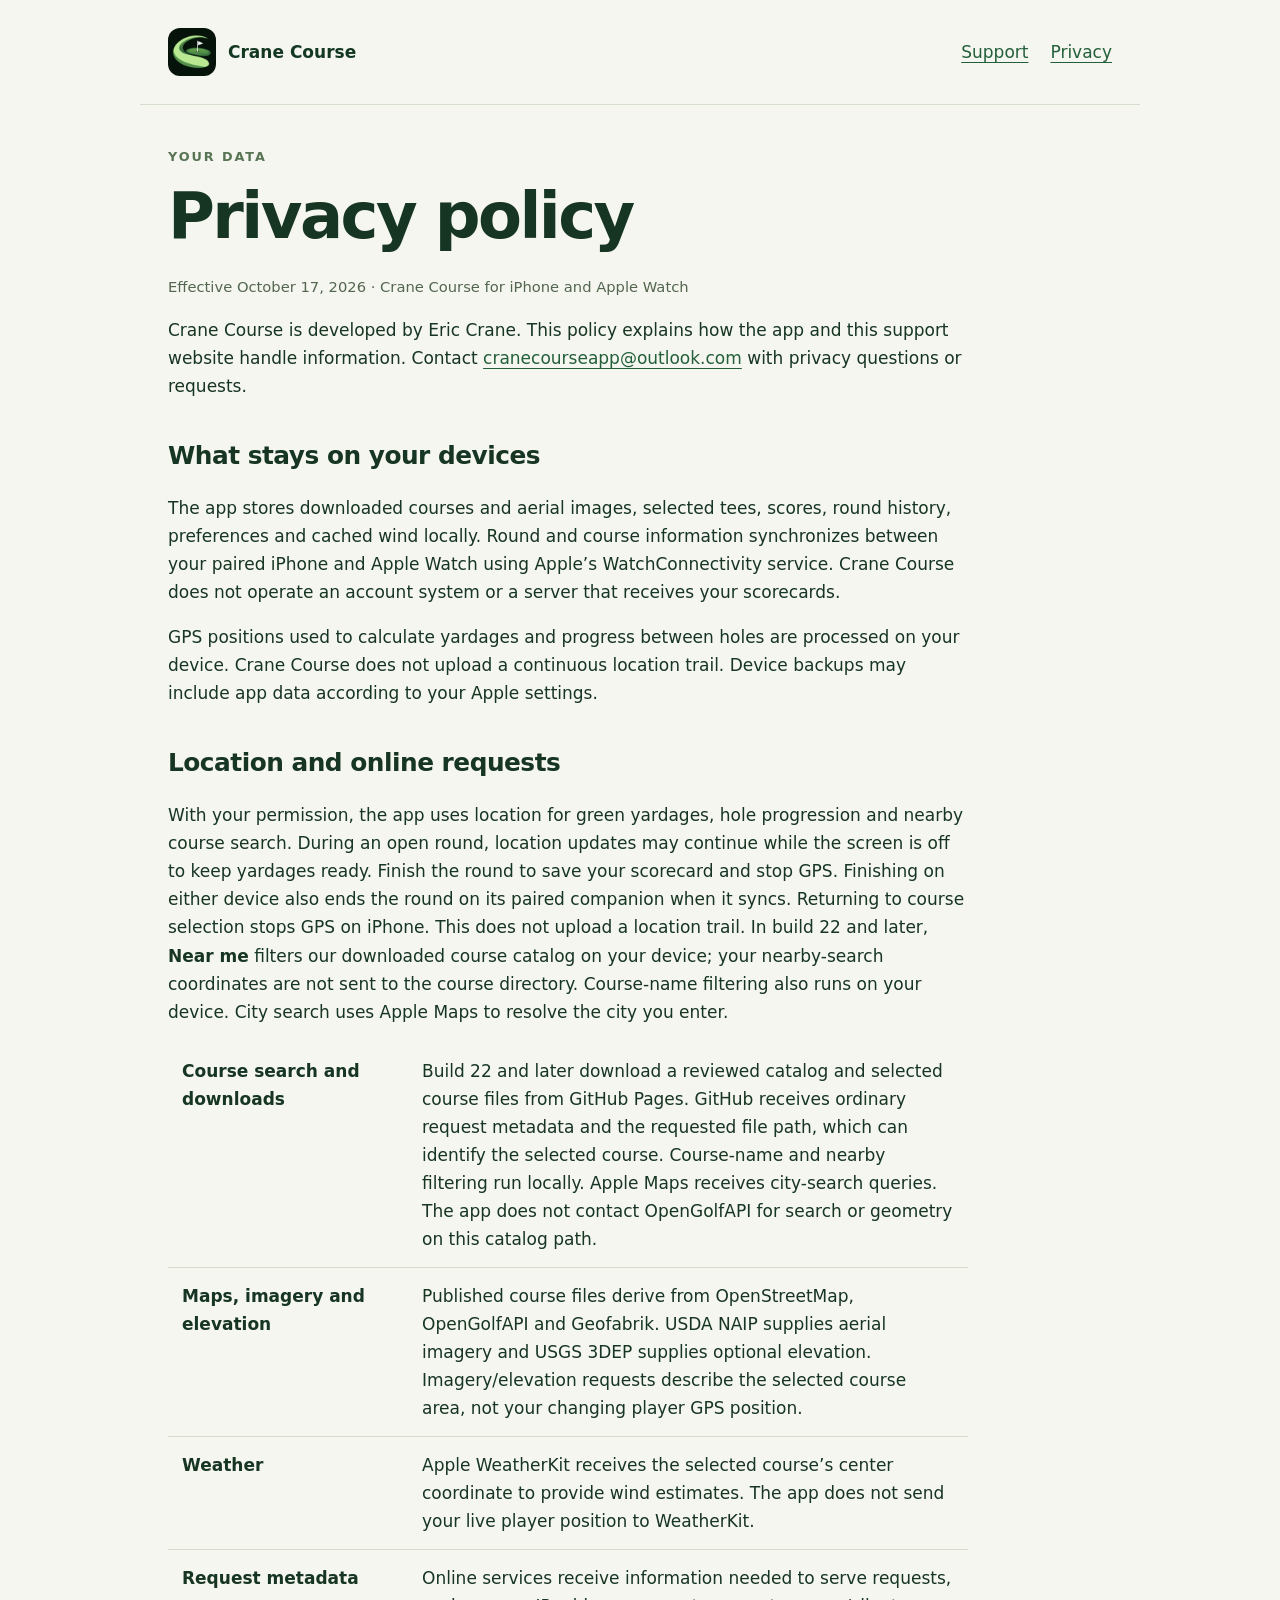
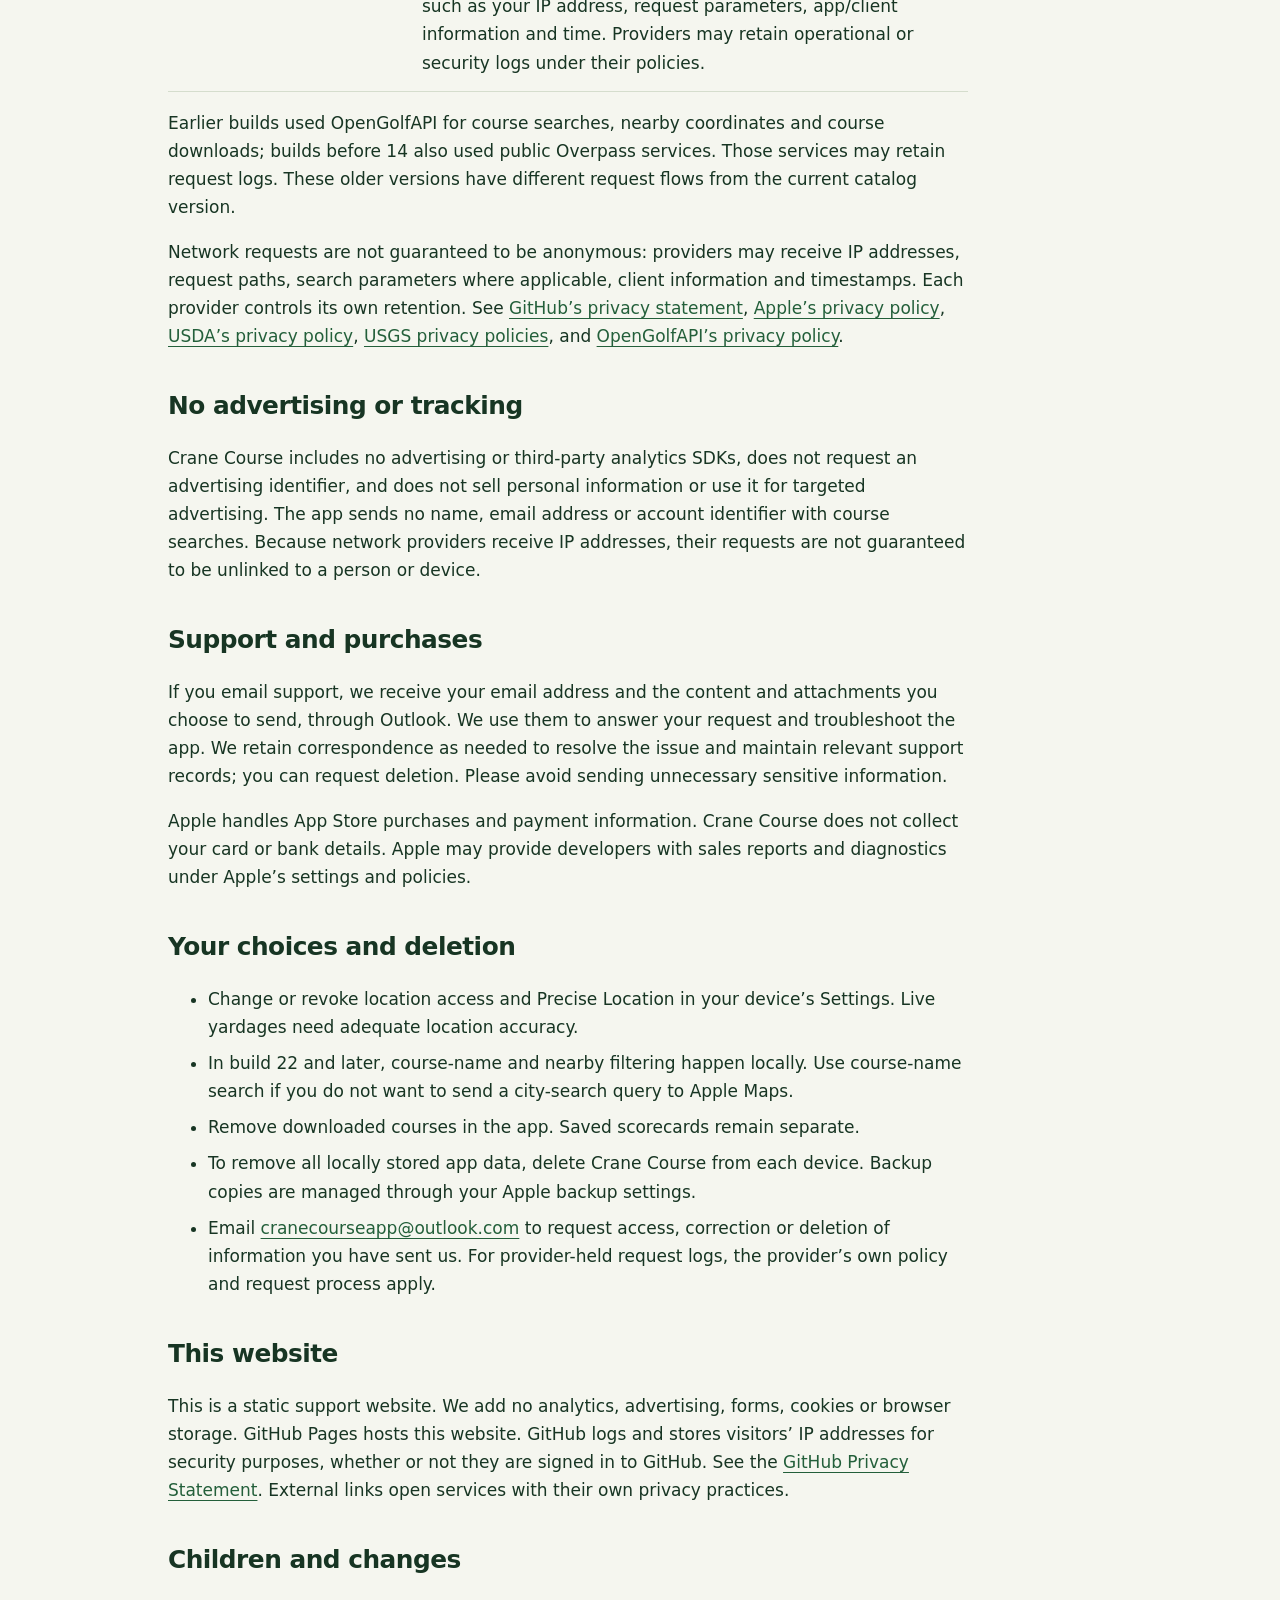
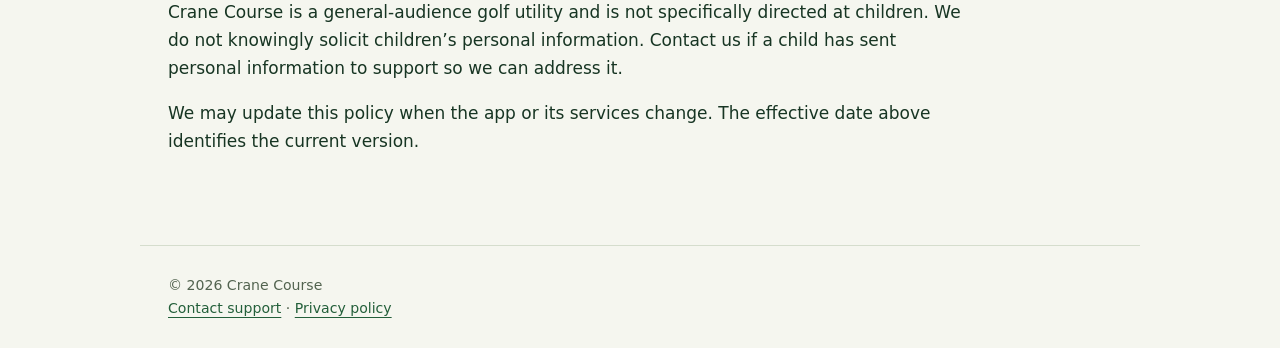
==== privacy.html @ c9571948 "Document reviewed course coverage and current privacy practices" ====
<!doctype html><html lang="en"><head><meta charset="utf-8"><meta name="viewport" content="width=device-width,initial-scale=1"><meta name="description" content="Support and privacy information for Crane Course golf GPS on iPhone and Apple Watch."><title>Privacy policy · Crane Course</title><link rel="icon" href="icon.png"><link rel="stylesheet" href="style.css"></head><body><header><a class="brand" href="./"><img src="icon.png" alt=""><span>Crane Course</span></a><nav aria-label="Main navigation"><a href="./">Support</a><a href="privacy.html">Privacy</a></nav></header><main><article class="policy"><p class="eyebrow">Your data</p><h1>Privacy policy</h1><p class="note">Effective October 17, 2026 · Crane Course for iPhone and Apple Watch</p><p>Crane Course is developed by Eric Crane. This policy explains how the app and this support website handle information. Contact <a href="mailto:cranecourseapp@outlook.com">cranecourseapp@outlook.com</a> with privacy questions or requests.</p><h2>What stays on your devices</h2><p>The app stores downloaded courses and aerial images, selected tees, scores, round history, preferences and cached wind locally. Round and course information synchronizes between your paired iPhone and Apple Watch using Apple’s WatchConnectivity service. Crane Course does not operate an account system or a server that receives your scorecards.</p><p>GPS positions used to calculate yardages and progress between holes are processed on your device. Crane Course does not upload a continuous location trail. Device backups may include app data according to your Apple settings.</p><h2>Location and online requests</h2><p>With your permission, the app uses location for green yardages, hole progression and nearby course search. During an open round, location updates may continue while the screen is off to keep yardages ready. Finish the round to save your scorecard and stop GPS. Finishing on either device also ends the round on its paired companion when it syncs. Returning to course selection stops GPS on iPhone. This does not upload a location trail. In build 22 and later, <strong>Near me</strong> filters our downloaded course catalog on your device; your nearby-search coordinates are not sent to the course directory. Course-name filtering also runs on your device. City search uses Apple Maps to resolve the city you enter.</p><table><tbody><tr><th>Course search and downloads</th><td>Build 22 and later download a reviewed catalog and selected course files from GitHub Pages. GitHub receives ordinary request metadata and the requested file path, which can identify the selected course. Course-name and nearby filtering run locally. Apple Maps receives city-search queries. The app does not contact OpenGolfAPI for search or geometry on this catalog path.</td></tr><tr><th>Maps, imagery and elevation</th><td>Published course files derive from OpenStreetMap, OpenGolfAPI and Geofabrik. USDA NAIP supplies aerial imagery and USGS 3DEP supplies optional elevation. Imagery/elevation requests describe the selected course area, not your changing player GPS position.</td></tr><tr><th>Weather</th><td>Apple WeatherKit receives the selected course’s center coordinate to provide wind estimates. The app does not send your live player position to WeatherKit.</td></tr><tr><th>Request metadata</th><td>Online services receive information needed to serve requests, such as your IP address, request parameters, app/client information and time. Providers may retain operational or security logs under their policies.</td></tr></tbody></table><p>Earlier builds used OpenGolfAPI for course searches, nearby coordinates and course downloads; builds before 14 also used public Overpass services. Those services may retain request logs. These older versions have different request flows from the current catalog version.</p><p>Network requests are not guaranteed to be anonymous: providers may receive IP addresses, request paths, search parameters where applicable, client information and timestamps. Each provider controls its own retention. See <a href="https://docs.github.com/en/site-policy/privacy-policies/github-general-privacy-statement">GitHub’s privacy statement</a>, <a href="https://www.apple.com/legal/privacy/">Apple’s privacy policy</a>, <a href="https://www.usda.gov/privacy-policy">USDA’s privacy policy</a>, <a href="https://www.usgs.gov/privacy-policies">USGS privacy policies</a>, and <a href="https://courses.opengolfapi.org/legal/privacy">OpenGolfAPI’s privacy policy</a>.</p><h2>No advertising or tracking</h2><p>Crane Course includes no advertising or third-party analytics SDKs, does not request an advertising identifier, and does not sell personal information or use it for targeted advertising. The app sends no name, email address or account identifier with course searches. Because network providers receive IP addresses, their requests are not guaranteed to be unlinked to a person or device.</p><h2>Support and purchases</h2><p>If you email support, we receive your email address and the content and attachments you choose to send, through Outlook. We use them to answer your request and troubleshoot the app. We retain correspondence as needed to resolve the issue and maintain relevant support records; you can request deletion. Please avoid sending unnecessary sensitive information.</p><p>Apple handles App Store purchases and payment information. Crane Course does not collect your card or bank details. Apple may provide developers with sales reports and diagnostics under Apple’s settings and policies.</p><h2 id="choices">Your choices and deletion</h2><ul><li>Change or revoke location access and Precise Location in your device’s Settings. Live yardages need adequate location accuracy.</li><li>In build 22 and later, course-name and nearby filtering happen locally. Use course-name search if you do not want to send a city-search query to Apple Maps.</li><li>Remove downloaded courses in the app. Saved scorecards remain separate.</li><li>To remove all locally stored app data, delete Crane Course from each device. Backup copies are managed through your Apple backup settings.</li><li>Email <a href="mailto:cranecourseapp@outlook.com">cranecourseapp@outlook.com</a> to request access, correction or deletion of information you have sent us. For provider-held request logs, the provider’s own policy and request process apply.</li></ul><h2>This website</h2><p>This is a static support website. We add no analytics, advertising, forms, cookies or browser storage. GitHub Pages hosts this website. GitHub logs and stores visitors’ IP addresses for security purposes, whether or not they are signed in to GitHub. See the <a href="https://docs.github.com/en/site-policy/privacy-policies/github-general-privacy-statement">GitHub Privacy Statement</a>. External links open services with their own privacy practices.</p><h2>Children and changes</h2><p>Crane Course is a general-audience golf utility and is not specifically directed at children. We do not knowingly solicit children’s personal information. Contact us if a child has sent personal information to support so we can address it.</p><p>We may update this policy when the app or its services change. The effective date above identifies the current version.</p></article></main><footer>© 2026 Crane Course<br><a href="mailto:cranecourseapp@outlook.com">Contact support</a> · <a href="privacy.html">Privacy policy</a></footer></body></html>
---- style.css ----
*{box-sizing:border-box}body{margin:0;background:#f5f6ef;color:#173523;font:17px/1.65 system-ui,-apple-system,sans-serif}a{color:#235f3a;text-underline-offset:4px}a:hover{color:#0b3219}header,main,footer{max-width:1000px;margin:auto;padding:28px}header{display:flex;align-items:center;justify-content:space-between;border-bottom:1px solid #d5ddcd;gap:20px}.brand{display:flex;align-items:center;gap:12px;text-decoration:none;font-weight:750;color:#143722}.brand img{width:48px;height:48px;border-radius:12px}nav{display:flex;gap:22px}h1{font-size:clamp(2.4rem,6vw,4rem);letter-spacing:-.04em;line-height:1.06;margin:16px 0 24px}h2{font-size:1.55rem;letter-spacing:-.02em;margin:36px 0 12px}h3{font-size:1.1rem;margin:0 0 8px}.eyebrow{letter-spacing:.15em;text-transform:uppercase;font-size:.8rem;font-weight:750;color:#587454}.intro{max-width:700px;font-size:1.15rem}.hero{padding:38px 0 28px}.contact{background:#143b27;color:#fff;padding:30px;border-radius:18px;margin:24px 0}.contact a{color:#d3f6b3;font-size:clamp(1rem,4vw,1.45rem);overflow-wrap:anywhere}details{padding:20px 0;border-bottom:1px solid #d5ddcd}summary{font-weight:700;cursor:pointer}details p{max-width:760px}.policy{max-width:800px}li{margin:8px 0}footer{border-top:1px solid #d5ddcd;color:#52634f;font-size:.88rem;margin-top:45px}.note{color:#536650;font-size:.92rem}table{width:100%;border-collapse:collapse}td,th{padding:14px;text-align:left;vertical-align:top;border-bottom:1px solid #d5ddcd}th{width:30%}@media(max-width:560px){header,main,footer{padding:20px}header{align-items:flex-start;flex-direction:column}nav{gap:28px}td,th{display:block;padding:8px 0}th{width:100%;border:0}.hero{padding-top:24px}}
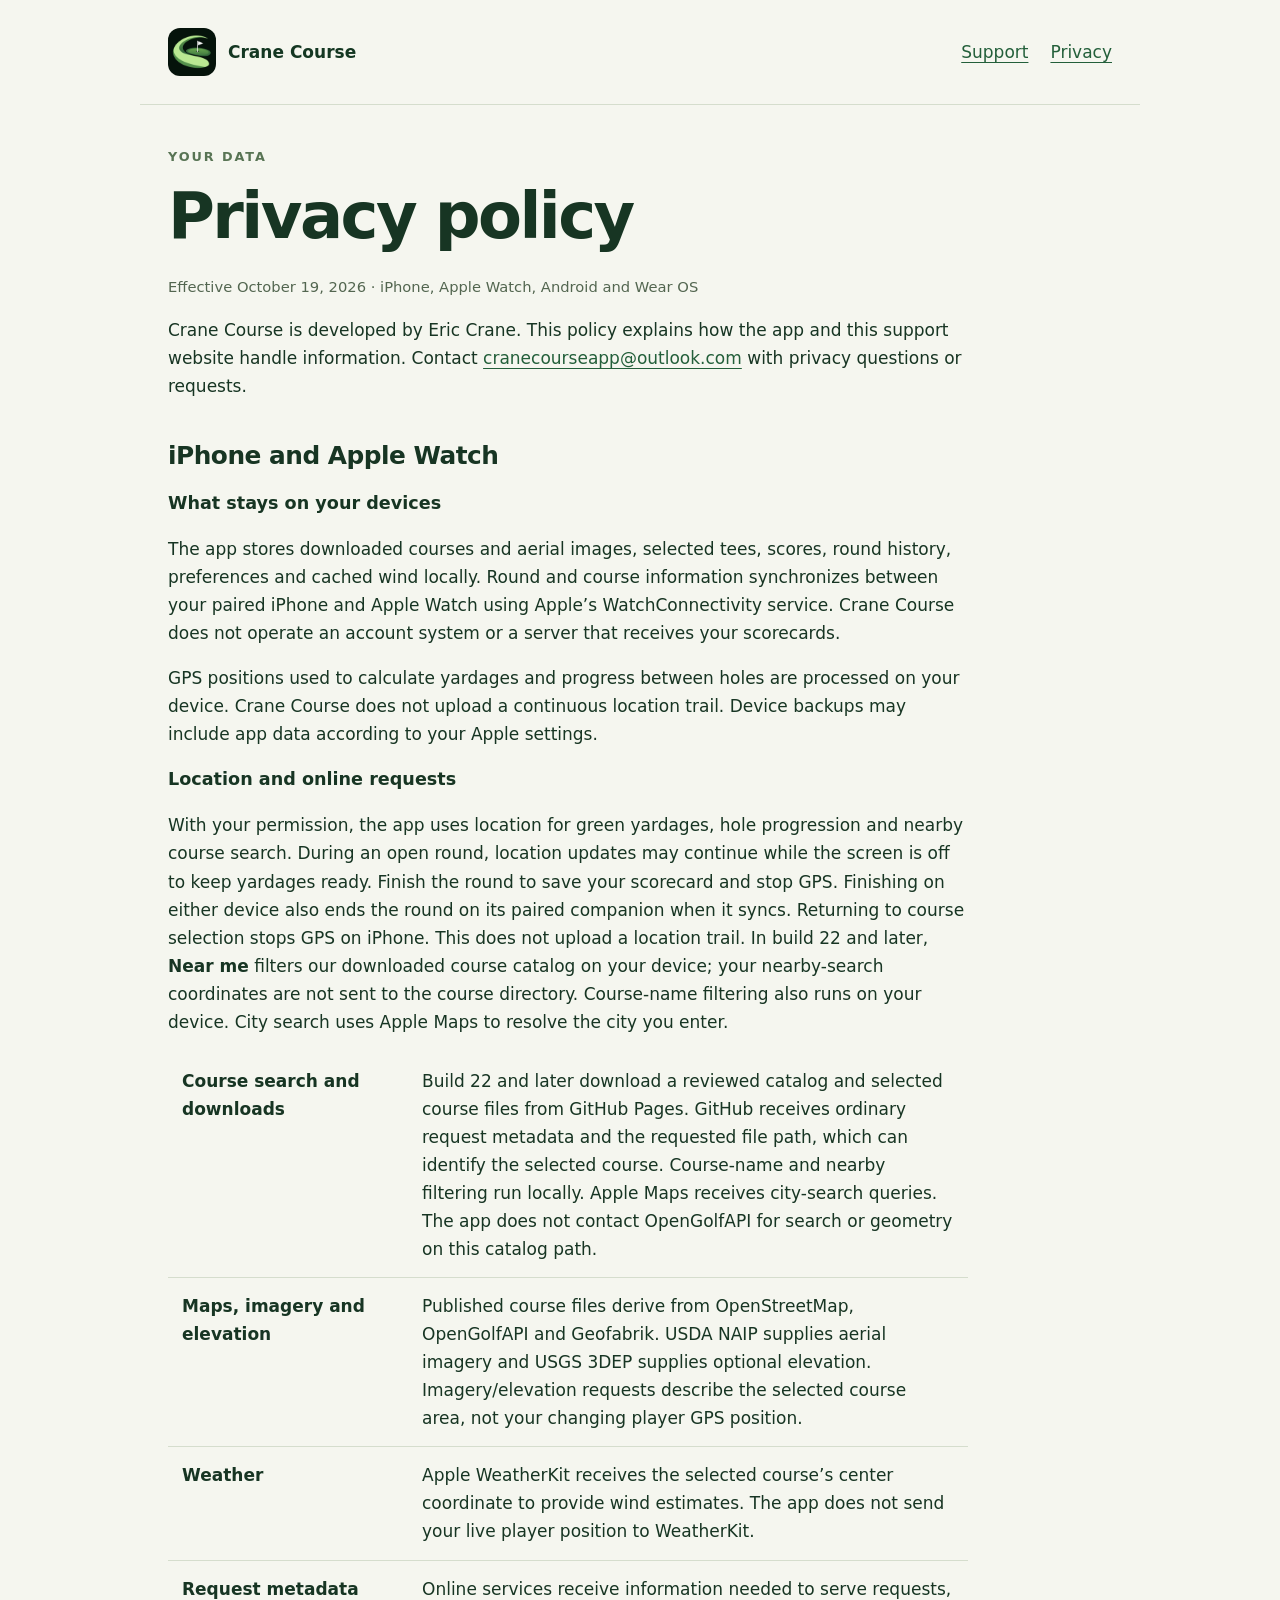
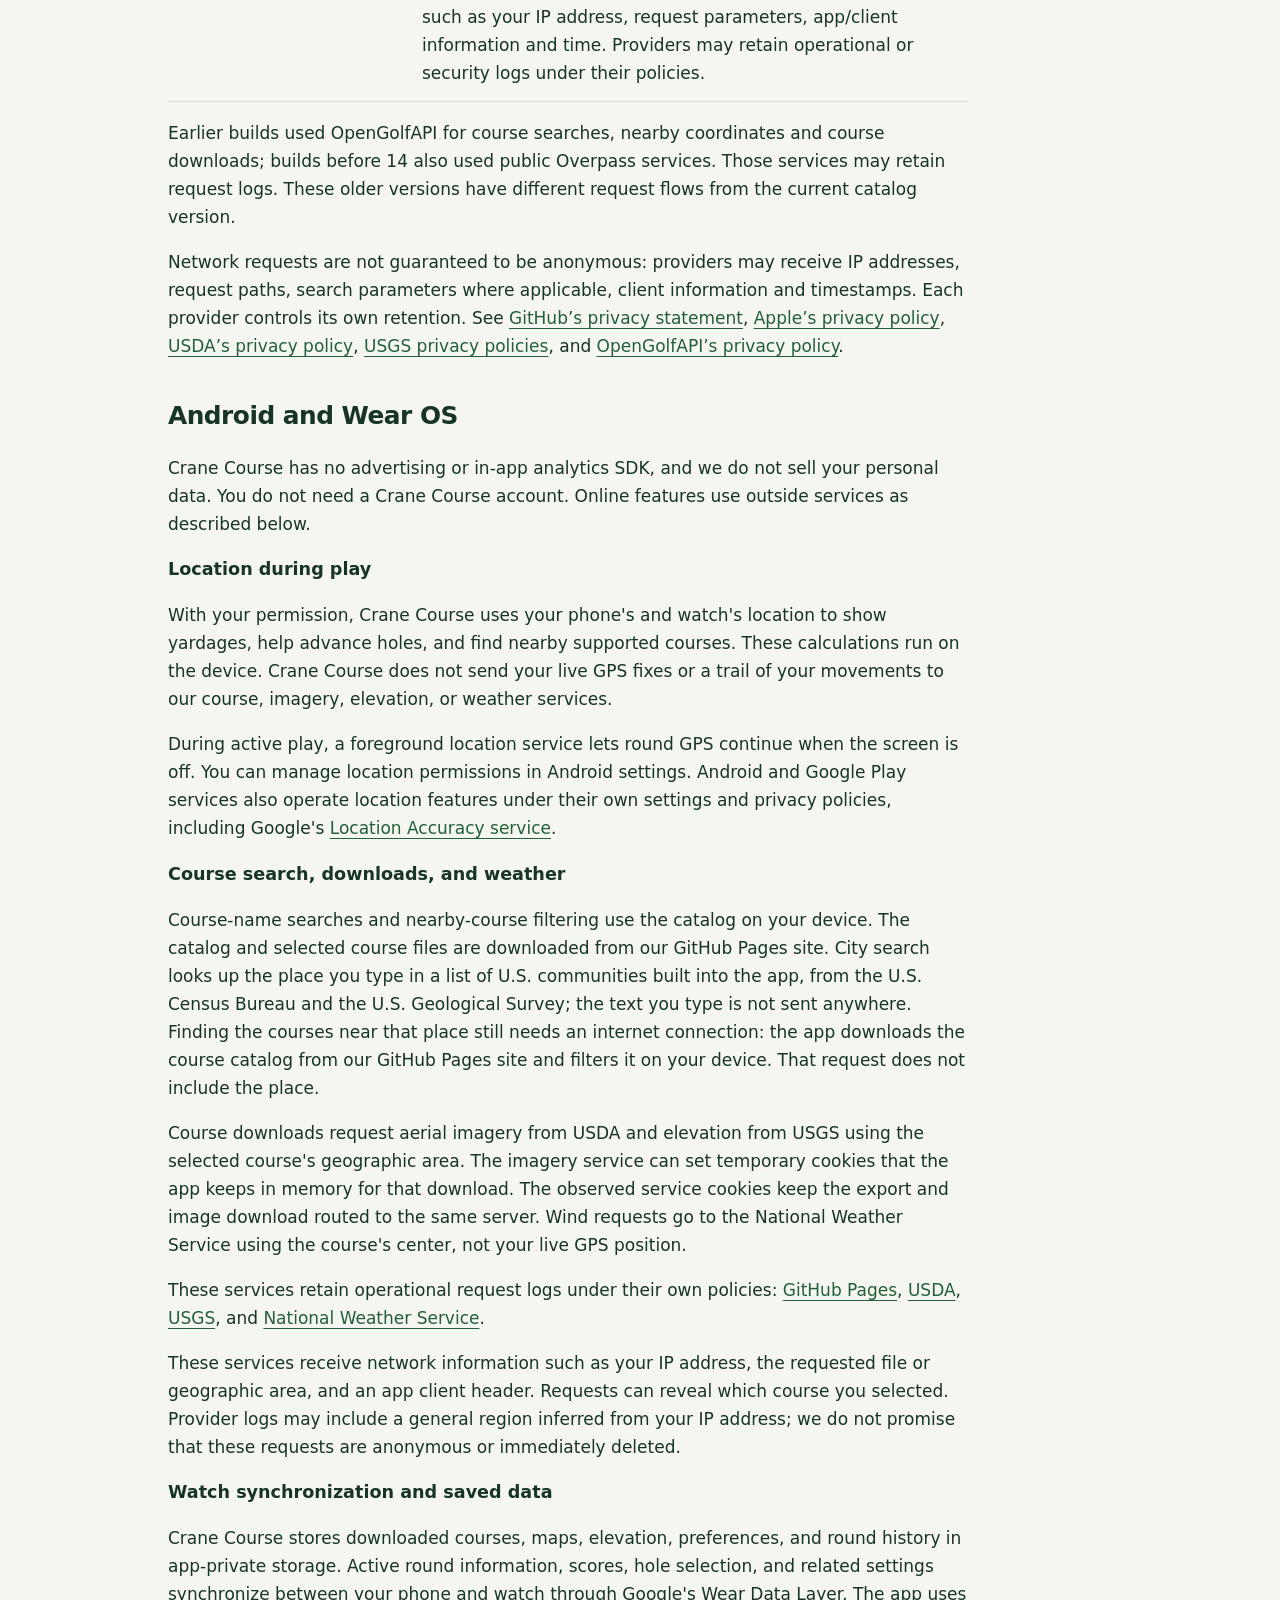
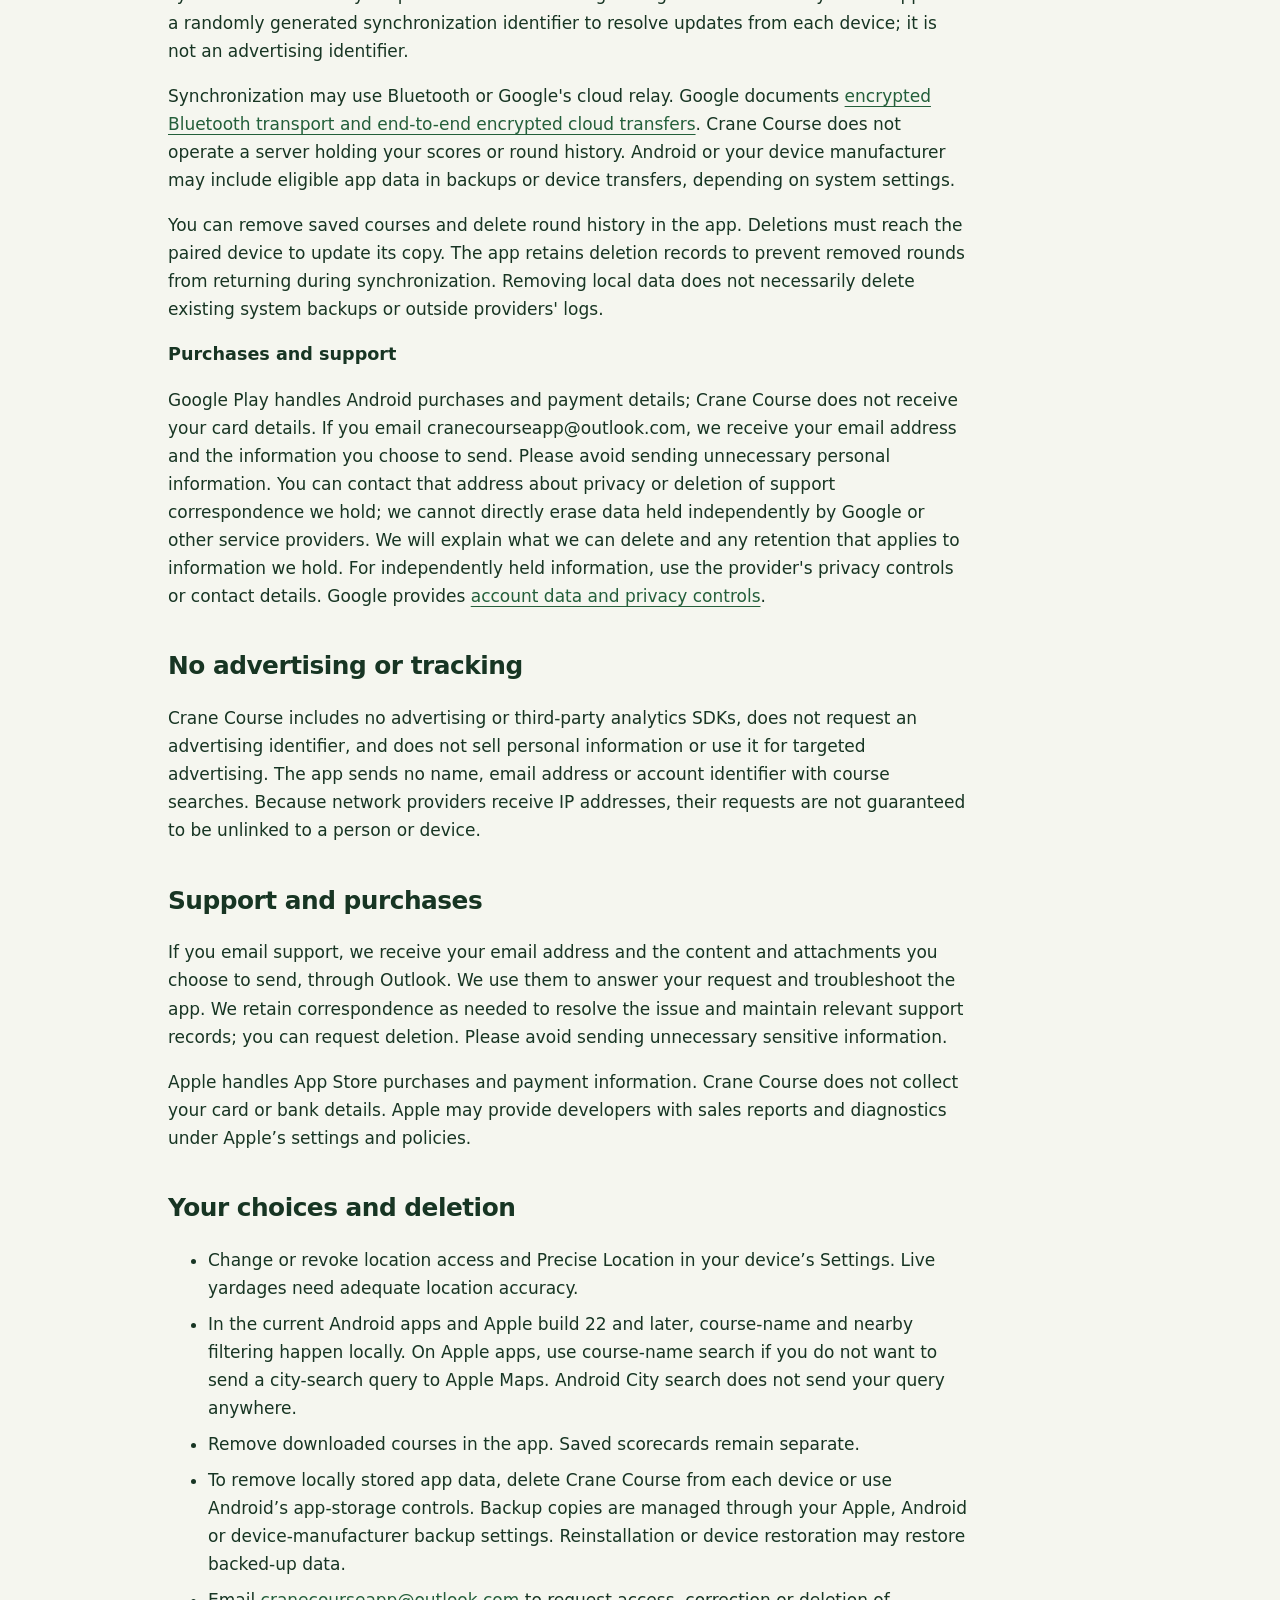
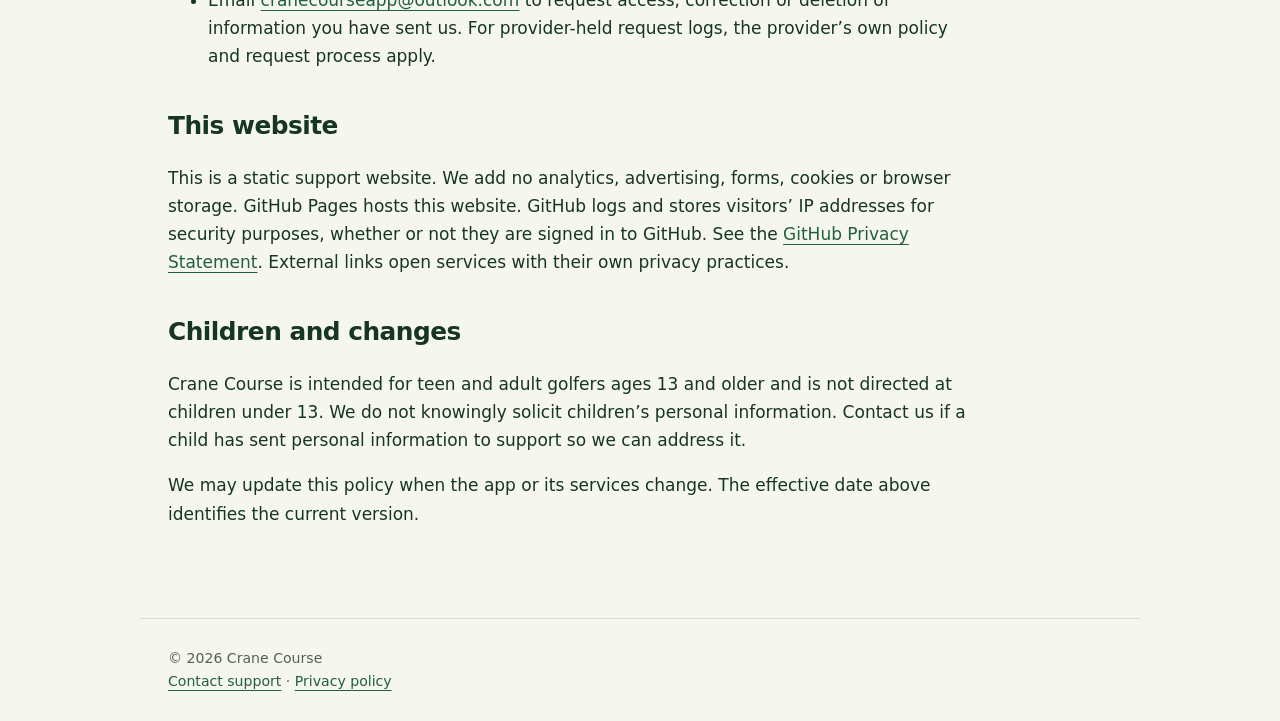
==== commit 0c32d588: "Publish Android and Wear OS privacy disclosures Updated privacy policy to include Android and Wear O" ====
--- a/privacy.html
+++ b/privacy.html
@@ -1 +1 @@
-<!doctype html><html lang="en"><head><meta charset="utf-8"><meta name="viewport" content="width=device-width,initial-scale=1"><meta name="description" content="Support and privacy information for Crane Course golf GPS on iPhone and Apple Watch."><title>Privacy policy · Crane Course</title><link rel="icon" href="icon.png"><link rel="stylesheet" href="style.css"></head><body><header><a class="brand" href="./"><img src="icon.png" alt=""><span>Crane Course</span></a><nav aria-label="Main navigation"><a href="./">Support</a><a href="privacy.html">Privacy</a></nav></header><main><article class="policy"><p class="eyebrow">Your data</p><h1>Privacy policy</h1><p class="note">Effective October 17, 2026 · Crane Course for iPhone and Apple Watch</p><p>Crane Course is developed by Eric Crane. This policy explains how the app and this support website handle information. Contact <a href="mailto:cranecourseapp@outlook.com">cranecourseapp@outlook.com</a> with privacy questions or requests.</p><h2>What stays on your devices</h2><p>The app stores downloaded courses and aerial images, selected tees, scores, round history, preferences and cached wind locally. Round and course information synchronizes between your paired iPhone and Apple Watch using Apple’s WatchConnectivity service. Crane Course does not operate an account system or a server that receives your scorecards.</p><p>GPS positions used to calculate yardages and progress between holes are processed on your device. Crane Course does not upload a continuous location trail. Device backups may include app data according to your Apple settings.</p><h2>Location and online requests</h2><p>With your permission, the app uses location for green yardages, hole progression and nearby course search. During an open round, location updates may continue while the screen is off to keep yardages ready. Finish the round to save your scorecard and stop GPS. Finishing on either device also ends the round on its paired companion when it syncs. Returning to course selection stops GPS on iPhone. This does not upload a location trail. In build 22 and later, <strong>Near me</strong> filters our downloaded course catalog on your device; your nearby-search coordinates are not sent to the course directory. Course-name filtering also runs on your device. City search uses Apple Maps to resolve the city you enter.</p><table><tbody><tr><th>Course search and downloads</th><td>Build 22 and later download a reviewed catalog and selected course files from GitHub Pages. GitHub receives ordinary request metadata and the requested file path, which can identify the selected course. Course-name and nearby filtering run locally. Apple Maps receives city-search queries. The app does not contact OpenGolfAPI for search or geometry on this catalog path.</td></tr><tr><th>Maps, imagery and elevation</th><td>Published course files derive from OpenStreetMap, OpenGolfAPI and Geofabrik. USDA NAIP supplies aerial imagery and USGS 3DEP supplies optional elevation. Imagery/elevation requests describe the selected course area, not your changing player GPS position.</td></tr><tr><th>Weather</th><td>Apple WeatherKit receives the selected course’s center coordinate to provide wind estimates. The app does not send your live player position to WeatherKit.</td></tr><tr><th>Request metadata</th><td>Online services receive information needed to serve requests, such as your IP address, request parameters, app/client information and time. Providers may retain operational or security logs under their policies.</td></tr></tbody></table><p>Earlier builds used OpenGolfAPI for course searches, nearby coordinates and course downloads; builds before 14 also used public Overpass services. Those services may retain request logs. These older versions have different request flows from the current catalog version.</p><p>Network requests are not guaranteed to be anonymous: providers may receive IP addresses, request paths, search parameters where applicable, client information and timestamps. Each provider controls its own retention. See <a href="https://docs.github.com/en/site-policy/privacy-policies/github-general-privacy-statement">GitHub’s privacy statement</a>, <a href="https://www.apple.com/legal/privacy/">Apple’s privacy policy</a>, <a href="https://www.usda.gov/privacy-policy">USDA’s privacy policy</a>, <a href="https://www.usgs.gov/privacy-policies">USGS privacy policies</a>, and <a href="https://courses.opengolfapi.org/legal/privacy">OpenGolfAPI’s privacy policy</a>.</p><h2>No advertising or tracking</h2><p>Crane Course includes no advertising or third-party analytics SDKs, does not request an advertising identifier, and does not sell personal information or use it for targeted advertising. The app sends no name, email address or account identifier with course searches. Because network providers receive IP addresses, their requests are not guaranteed to be unlinked to a person or device.</p><h2>Support and purchases</h2><p>If you email support, we receive your email address and the content and attachments you choose to send, through Outlook. We use them to answer your request and troubleshoot the app. We retain correspondence as needed to resolve the issue and maintain relevant support records; you can request deletion. Please avoid sending unnecessary sensitive information.</p><p>Apple handles App Store purchases and payment information. Crane Course does not collect your card or bank details. Apple may provide developers with sales reports and diagnostics under Apple’s settings and policies.</p><h2 id="choices">Your choices and deletion</h2><ul><li>Change or revoke location access and Precise Location in your device’s Settings. Live yardages need adequate location accuracy.</li><li>In build 22 and later, course-name and nearby filtering happen locally. Use course-name search if you do not want to send a city-search query to Apple Maps.</li><li>Remove downloaded courses in the app. Saved scorecards remain separate.</li><li>To remove all locally stored app data, delete Crane Course from each device. Backup copies are managed through your Apple backup settings.</li><li>Email <a href="mailto:cranecourseapp@outlook.com">cranecourseapp@outlook.com</a> to request access, correction or deletion of information you have sent us. For provider-held request logs, the provider’s own policy and request process apply.</li></ul><h2>This website</h2><p>This is a static support website. We add no analytics, advertising, forms, cookies or browser storage. GitHub Pages hosts this website. GitHub logs and stores visitors’ IP addresses for security purposes, whether or not they are signed in to GitHub. See the <a href="https://docs.github.com/en/site-policy/privacy-policies/github-general-privacy-statement">GitHub Privacy Statement</a>. External links open services with their own privacy practices.</p><h2>Children and changes</h2><p>Crane Course is a general-audience golf utility and is not specifically directed at children. We do not knowingly solicit children’s personal information. Contact us if a child has sent personal information to support so we can address it.</p><p>We may update this policy when the app or its services change. The effective date above identifies the current version.</p></article></main><footer>© 2026 Crane Course<br><a href="mailto:cranecourseapp@outlook.com">Contact support</a> · <a href="privacy.html">Privacy policy</a></footer></body></html>
+<!doctype html><html lang="en"><head><meta charset="utf-8"><meta name="viewport" content="width=device-width,initial-scale=1"><meta name="description" content="Privacy information for Crane Course golf GPS on iPhone, Apple Watch, Android and Wear OS."><title>Privacy policy · Crane Course</title><link rel="icon" href="icon.png"><link rel="stylesheet" href="style.css"></head><body><header><a class="brand" href="./"><img src="icon.png" alt=""><span>Crane Course</span></a><nav aria-label="Main navigation"><a href="./">Support</a><a href="privacy.html">Privacy</a></nav></header><main><article class="policy"><p class="eyebrow">Your data</p><h1>Privacy policy</h1><p class="note">Effective October 19, 2026 · iPhone, Apple Watch, Android and Wear OS</p><p>Crane Course is developed by Eric Crane. This policy explains how the app and this support website handle information. Contact <a href="mailto:cranecourseapp@outlook.com">cranecourseapp@outlook.com</a> with privacy questions or requests.</p><section id="apple"><h2>iPhone and Apple Watch</h2><h3>What stays on your devices</h3><p>The app stores downloaded courses and aerial images, selected tees, scores, round history, preferences and cached wind locally. Round and course information synchronizes between your paired iPhone and Apple Watch using Apple’s WatchConnectivity service. Crane Course does not operate an account system or a server that receives your scorecards.</p><p>GPS positions used to calculate yardages and progress between holes are processed on your device. Crane Course does not upload a continuous location trail. Device backups may include app data according to your Apple settings.</p><h3>Location and online requests</h3><p>With your permission, the app uses location for green yardages, hole progression and nearby course search. During an open round, location updates may continue while the screen is off to keep yardages ready. Finish the round to save your scorecard and stop GPS. Finishing on either device also ends the round on its paired companion when it syncs. Returning to course selection stops GPS on iPhone. This does not upload a location trail. In build 22 and later, <strong>Near me</strong> filters our downloaded course catalog on your device; your nearby-search coordinates are not sent to the course directory. Course-name filtering also runs on your device. City search uses Apple Maps to resolve the city you enter.</p><table><tbody><tr><th>Course search and downloads</th><td>Build 22 and later download a reviewed catalog and selected course files from GitHub Pages. GitHub receives ordinary request metadata and the requested file path, which can identify the selected course. Course-name and nearby filtering run locally. Apple Maps receives city-search queries. The app does not contact OpenGolfAPI for search or geometry on this catalog path.</td></tr><tr><th>Maps, imagery and elevation</th><td>Published course files derive from OpenStreetMap, OpenGolfAPI and Geofabrik. USDA NAIP supplies aerial imagery and USGS 3DEP supplies optional elevation. Imagery/elevation requests describe the selected course area, not your changing player GPS position.</td></tr><tr><th>Weather</th><td>Apple WeatherKit receives the selected course’s center coordinate to provide wind estimates. The app does not send your live player position to WeatherKit.</td></tr><tr><th>Request metadata</th><td>Online services receive information needed to serve requests, such as your IP address, request parameters, app/client information and time. Providers may retain operational or security logs under their policies.</td></tr></tbody></table><p>Earlier builds used OpenGolfAPI for course searches, nearby coordinates and course downloads; builds before 14 also used public Overpass services. Those services may retain request logs. These older versions have different request flows from the current catalog version.</p><p>Network requests are not guaranteed to be anonymous: providers may receive IP addresses, request paths, search parameters where applicable, client information and timestamps. Each provider controls its own retention. See <a href="https://docs.github.com/en/site-policy/privacy-policies/github-general-privacy-statement">GitHub’s privacy statement</a>, <a href="https://www.apple.com/legal/privacy/">Apple’s privacy policy</a>, <a href="https://www.usda.gov/privacy-policy">USDA’s privacy policy</a>, <a href="https://www.usgs.gov/privacy-policies">USGS privacy policies</a>, and <a href="https://courses.opengolfapi.org/legal/privacy">OpenGolfAPI’s privacy policy</a>.</p></section><section id="android"><h2>Android and Wear OS</h2><p>Crane Course has no advertising or in-app analytics SDK, and we do not sell your personal data. You do not need a Crane Course account. Online features use outside services as described below.</p><h3>Location during play</h3><p>With your permission, Crane Course uses your phone&#x27;s and watch&#x27;s location to show yardages, help advance holes, and find nearby supported courses. These calculations run on the device. Crane Course does not send your live GPS fixes or a trail of your movements to our course, imagery, elevation, or weather services.</p><p>During active play, a foreground location service lets round GPS continue when the screen is off. You can manage location permissions in Android settings. Android and Google Play services also operate location features under their own settings and privacy policies, including Google&#x27;s <a href="https://support.google.com/android/answer/15157297?hl=en">Location Accuracy service</a>.</p><h3>Course search, downloads, and weather</h3><p>Course-name searches and nearby-course filtering use the catalog on your device. The catalog and selected course files are downloaded from our GitHub Pages site. City search looks up the place you type in a list of U.S. communities built into the app, from the U.S. Census Bureau and the U.S. Geological Survey; the text you type is not sent anywhere. Finding the courses near that place still needs an internet connection: the app downloads the course catalog from our GitHub Pages site and filters it on your device. That request does not include the place.</p><p>Course downloads request aerial imagery from USDA and elevation from USGS using the selected course&#x27;s geographic area. The imagery service can set temporary cookies that the app keeps in memory for that download. The observed service cookies keep the export and image download routed to the same server. Wind requests go to the National Weather Service using the course&#x27;s center, not your live GPS position.</p><p>These services retain operational request logs under their own policies: <a href="https://docs.github.com/en/pages/getting-started-with-github-pages/what-is-github-pages">GitHub Pages</a>, <a href="https://www.usda.gov/privacy-policy">USDA</a>, <a href="https://www.usgs.gov/office-of-the-director/privacy-policies">USGS</a>, and <a href="https://www.weather.gov/privacy">National Weather Service</a>.</p><p>These services receive network information such as your IP address, the requested file or geographic area, and an app client header. Requests can reveal which course you selected. Provider logs may include a general region inferred from your IP address; we do not promise that these requests are anonymous or immediately deleted.</p><h3>Watch synchronization and saved data</h3><p>Crane Course stores downloaded courses, maps, elevation, preferences, and round history in app-private storage. Active round information, scores, hole selection, and related settings synchronize between your phone and watch through Google&#x27;s Wear Data Layer. The app uses a randomly generated synchronization identifier to resolve updates from each device; it is not an advertising identifier.</p><p>Synchronization may use Bluetooth or Google&#x27;s cloud relay. Google documents <a href="https://developer.android.com/training/wearables/data/overview">encrypted Bluetooth transport and end-to-end encrypted cloud transfers</a>. Crane Course does not operate a server holding your scores or round history. Android or your device manufacturer may include eligible app data in backups or device transfers, depending on system settings.</p><p>You can remove saved courses and delete round history in the app. Deletions must reach the paired device to update its copy. The app retains deletion records to prevent removed rounds from returning during synchronization. Removing local data does not necessarily delete existing system backups or outside providers&#x27; logs.</p><h3>Purchases and support</h3><p>Google Play handles Android purchases and payment details; Crane Course does not receive your card details. If you email cranecourseapp@outlook.com, we receive your email address and the information you choose to send. Please avoid sending unnecessary personal information. You can contact that address about privacy or deletion of support correspondence we hold; we cannot directly erase data held independently by Google or other service providers. We will explain what we can delete and any retention that applies to information we hold. For independently held information, use the provider&#x27;s privacy controls or contact details. Google provides <a href="https://myaccount.google.com/data-and-privacy">account data and privacy controls</a>.</p></section><h2>No advertising or tracking</h2><p>Crane Course includes no advertising or third-party analytics SDKs, does not request an advertising identifier, and does not sell personal information or use it for targeted advertising. The app sends no name, email address or account identifier with course searches. Because network providers receive IP addresses, their requests are not guaranteed to be unlinked to a person or device.</p><h2>Support and purchases</h2><p>If you email support, we receive your email address and the content and attachments you choose to send, through Outlook. We use them to answer your request and troubleshoot the app. We retain correspondence as needed to resolve the issue and maintain relevant support records; you can request deletion. Please avoid sending unnecessary sensitive information.</p><p>Apple handles App Store purchases and payment information. Crane Course does not collect your card or bank details. Apple may provide developers with sales reports and diagnostics under Apple’s settings and policies.</p><h2 id="choices">Your choices and deletion</h2><ul><li>Change or revoke location access and Precise Location in your device’s Settings. Live yardages need adequate location accuracy.</li><li>In the current Android apps and Apple build 22 and later, course-name and nearby filtering happen locally. On Apple apps, use course-name search if you do not want to send a city-search query to Apple Maps. Android City search does not send your query anywhere.</li><li>Remove downloaded courses in the app. Saved scorecards remain separate.</li><li>To remove locally stored app data, delete Crane Course from each device or use Android’s app-storage controls. Backup copies are managed through your Apple, Android or device-manufacturer backup settings. Reinstallation or device restoration may restore backed-up data.</li><li>Email <a href="mailto:cranecourseapp@outlook.com">cranecourseapp@outlook.com</a> to request access, correction or deletion of information you have sent us. For provider-held request logs, the provider’s own policy and request process apply.</li></ul><h2>This website</h2><p>This is a static support website. We add no analytics, advertising, forms, cookies or browser storage. GitHub Pages hosts this website. GitHub logs and stores visitors’ IP addresses for security purposes, whether or not they are signed in to GitHub. See the <a href="https://docs.github.com/en/site-policy/privacy-policies/github-general-privacy-statement">GitHub Privacy Statement</a>. External links open services with their own privacy practices.</p><h2>Children and changes</h2><p>Crane Course is intended for teen and adult golfers ages 13 and older and is not directed at children under 13. We do not knowingly solicit children’s personal information. Contact us if a child has sent personal information to support so we can address it.</p><p>We may update this policy when the app or its services change. The effective date above identifies the current version.</p></article></main><footer>© 2026 Crane Course<br><a href="mailto:cranecourseapp@outlook.com">Contact support</a> · <a href="privacy.html">Privacy policy</a></footer></body></html>
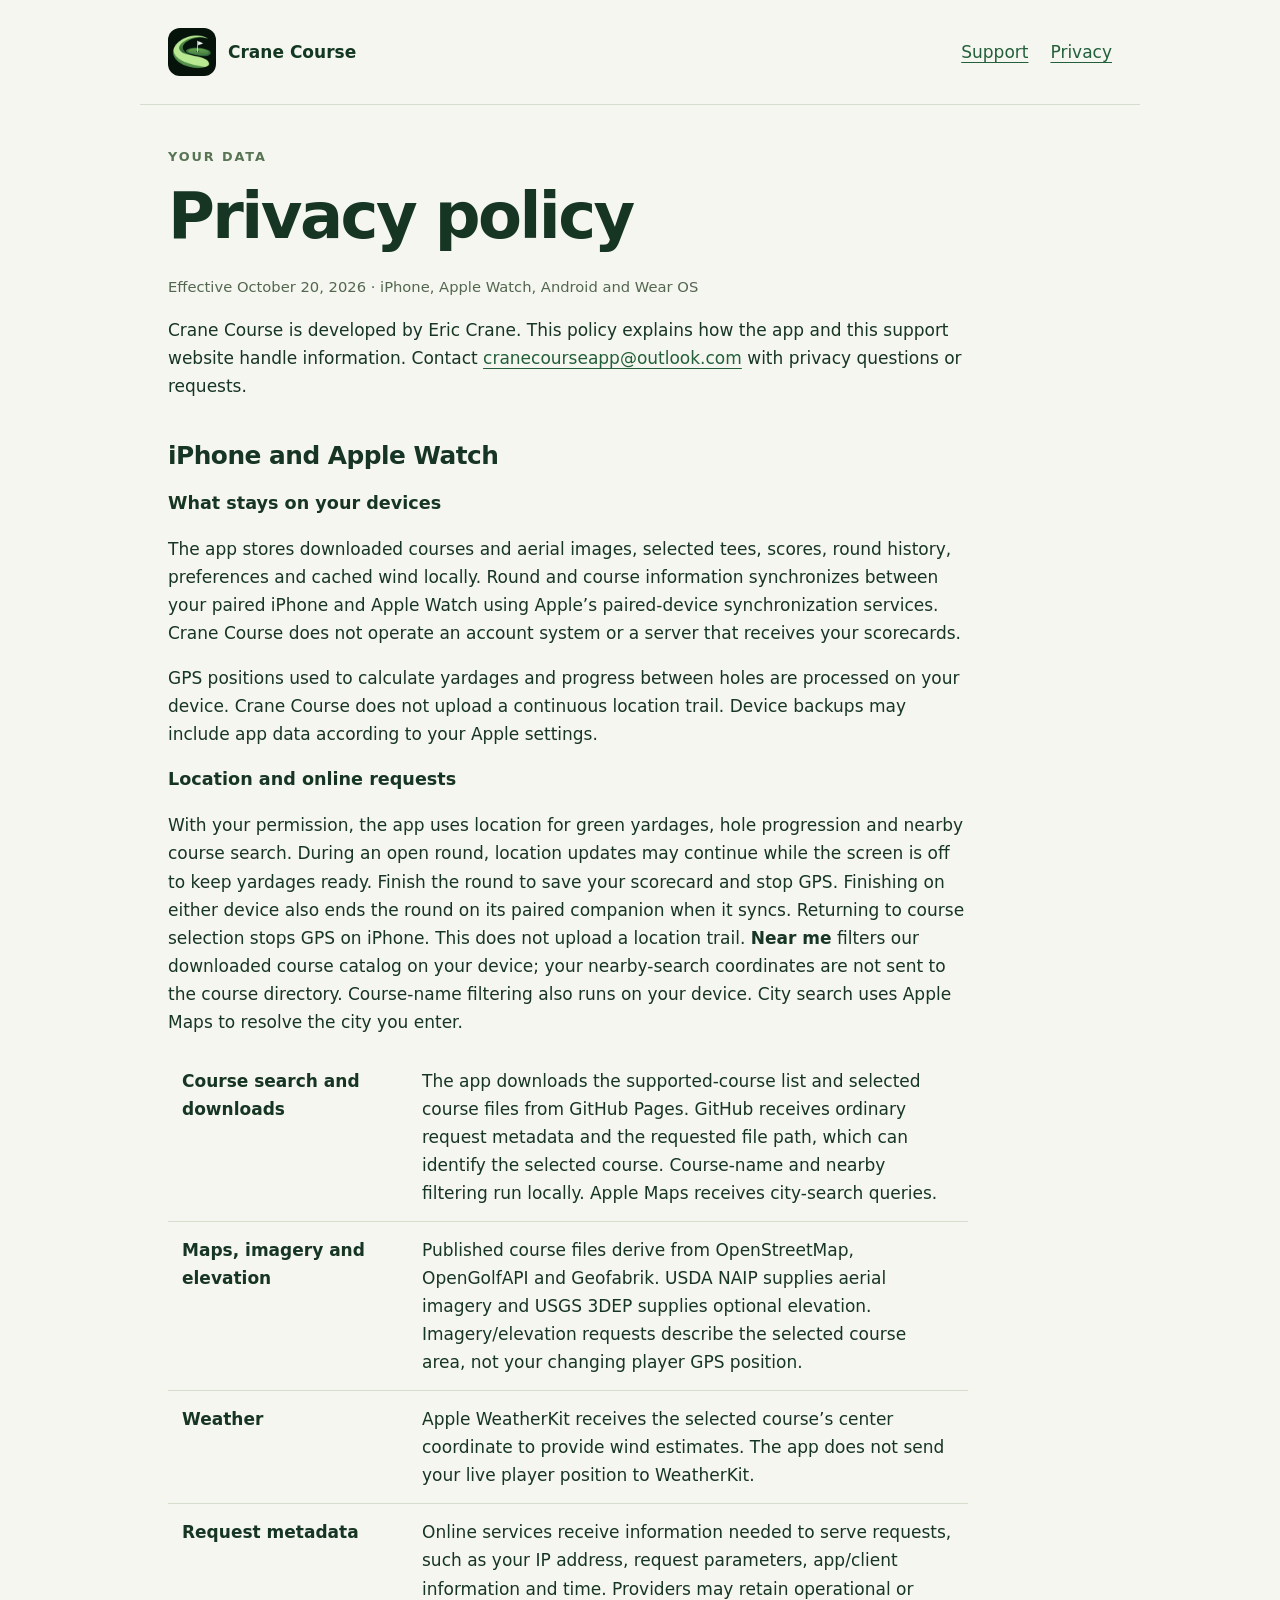
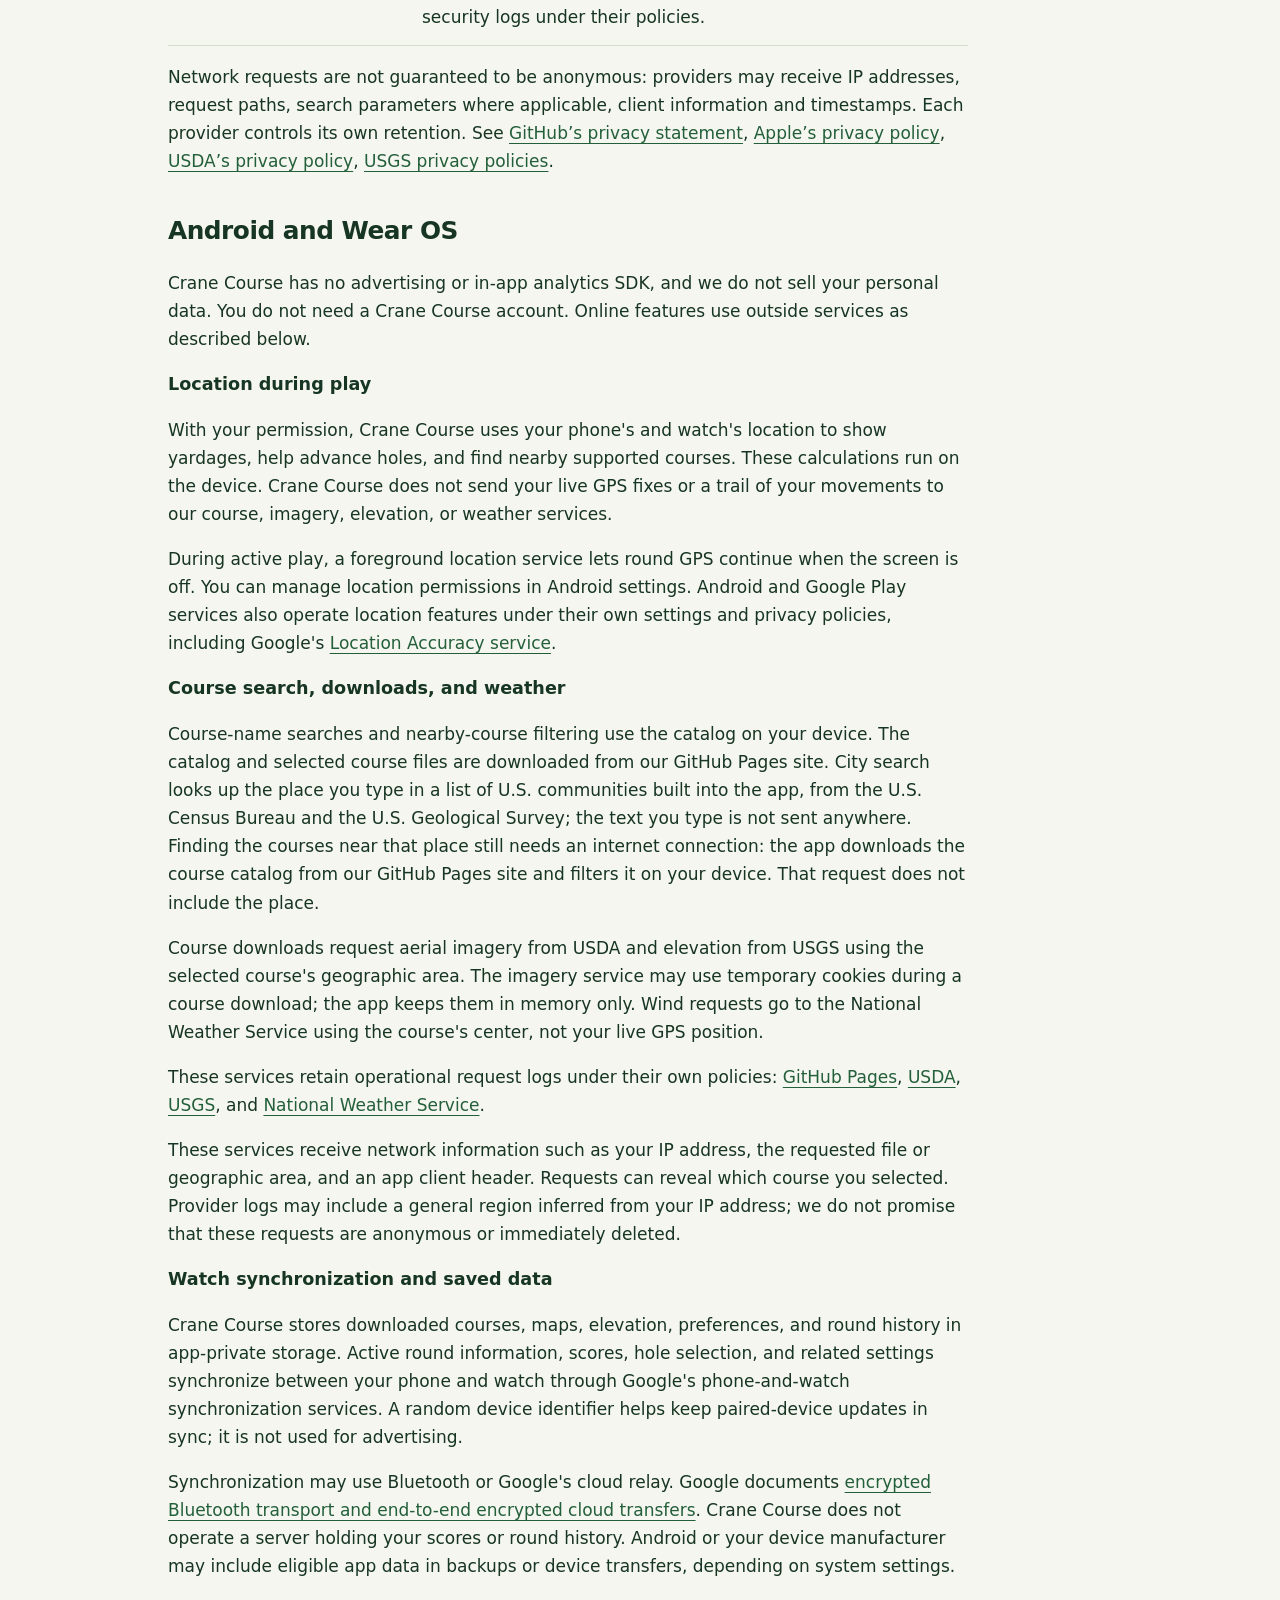
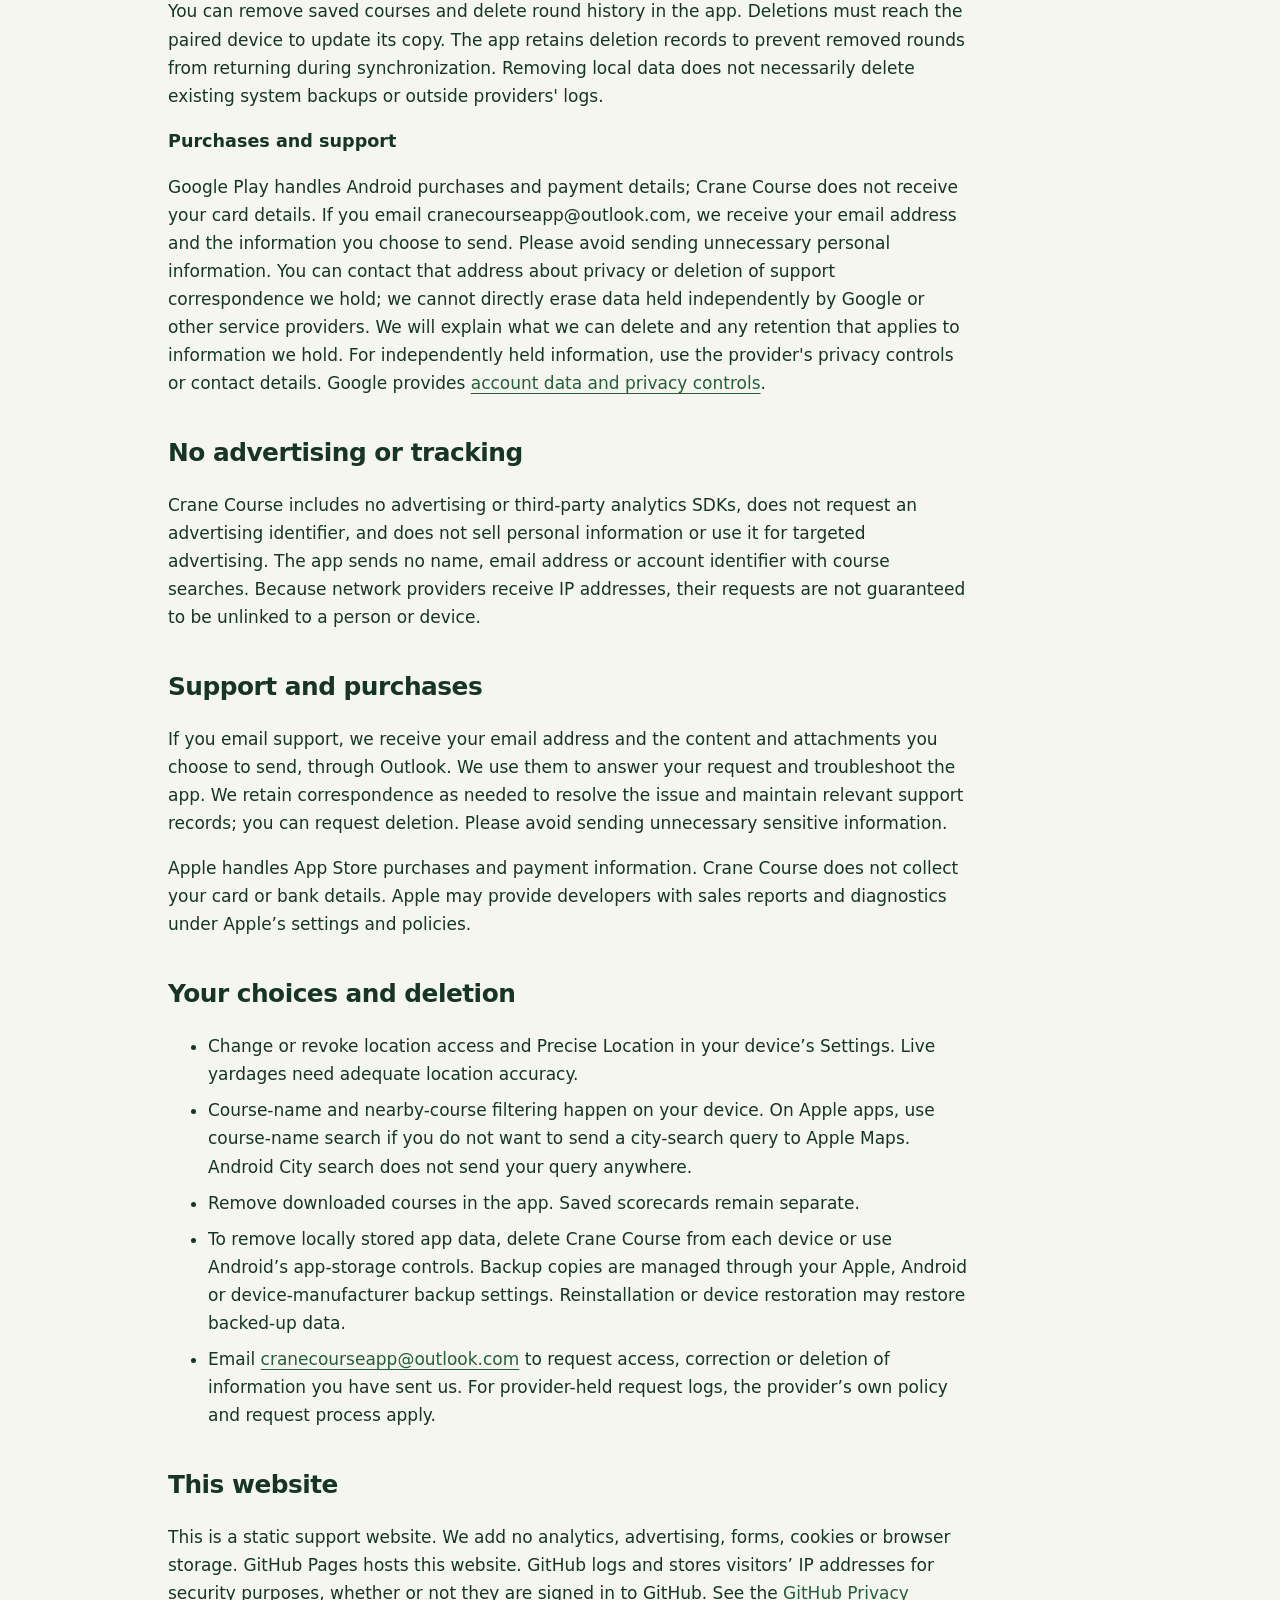
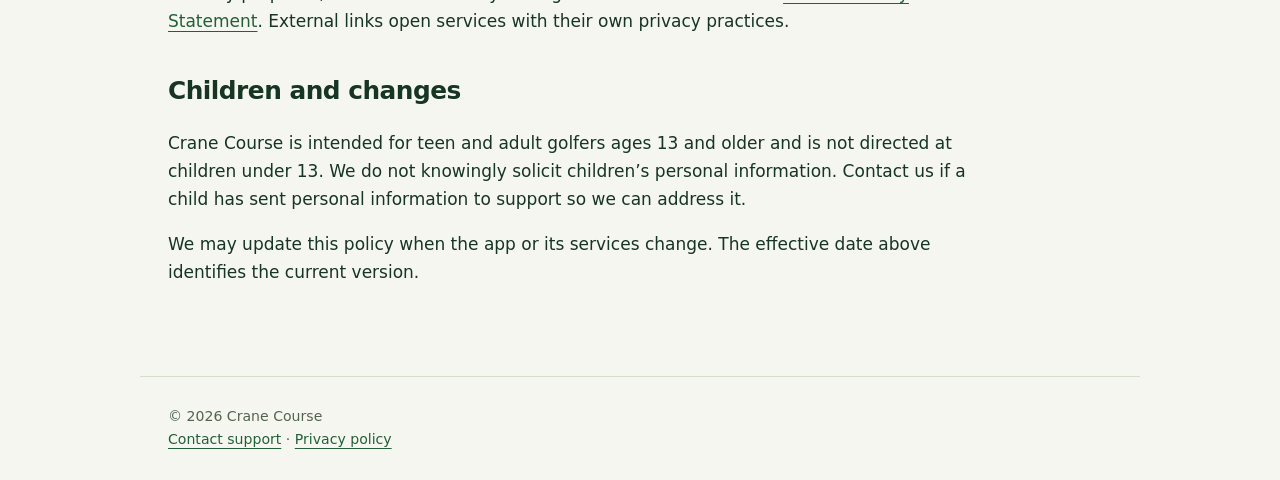
==== commit 47a88235: "Remove internal version history from customer pages" ====
--- a/privacy.html
+++ b/privacy.html
@@ -1 +1 @@
-<!doctype html><html lang="en"><head><meta charset="utf-8"><meta name="viewport" content="width=device-width,initial-scale=1"><meta name="description" content="Privacy information for Crane Course golf GPS on iPhone, Apple Watch, Android and Wear OS."><title>Privacy policy · Crane Course</title><link rel="icon" href="icon.png"><link rel="stylesheet" href="style.css"></head><body><header><a class="brand" href="./"><img src="icon.png" alt=""><span>Crane Course</span></a><nav aria-label="Main navigation"><a href="./">Support</a><a href="privacy.html">Privacy</a></nav></header><main><article class="policy"><p class="eyebrow">Your data</p><h1>Privacy policy</h1><p class="note">Effective October 19, 2026 · iPhone, Apple Watch, Android and Wear OS</p><p>Crane Course is developed by Eric Crane. This policy explains how the app and this support website handle information. Contact <a href="mailto:cranecourseapp@outlook.com">cranecourseapp@outlook.com</a> with privacy questions or requests.</p><section id="apple"><h2>iPhone and Apple Watch</h2><h3>What stays on your devices</h3><p>The app stores downloaded courses and aerial images, selected tees, scores, round history, preferences and cached wind locally. Round and course information synchronizes between your paired iPhone and Apple Watch using Apple’s WatchConnectivity service. Crane Course does not operate an account system or a server that receives your scorecards.</p><p>GPS positions used to calculate yardages and progress between holes are processed on your device. Crane Course does not upload a continuous location trail. Device backups may include app data according to your Apple settings.</p><h3>Location and online requests</h3><p>With your permission, the app uses location for green yardages, hole progression and nearby course search. During an open round, location updates may continue while the screen is off to keep yardages ready. Finish the round to save your scorecard and stop GPS. Finishing on either device also ends the round on its paired companion when it syncs. Returning to course selection stops GPS on iPhone. This does not upload a location trail. In build 22 and later, <strong>Near me</strong> filters our downloaded course catalog on your device; your nearby-search coordinates are not sent to the course directory. Course-name filtering also runs on your device. City search uses Apple Maps to resolve the city you enter.</p><table><tbody><tr><th>Course search and downloads</th><td>Build 22 and later download a reviewed catalog and selected course files from GitHub Pages. GitHub receives ordinary request metadata and the requested file path, which can identify the selected course. Course-name and nearby filtering run locally. Apple Maps receives city-search queries. The app does not contact OpenGolfAPI for search or geometry on this catalog path.</td></tr><tr><th>Maps, imagery and elevation</th><td>Published course files derive from OpenStreetMap, OpenGolfAPI and Geofabrik. USDA NAIP supplies aerial imagery and USGS 3DEP supplies optional elevation. Imagery/elevation requests describe the selected course area, not your changing player GPS position.</td></tr><tr><th>Weather</th><td>Apple WeatherKit receives the selected course’s center coordinate to provide wind estimates. The app does not send your live player position to WeatherKit.</td></tr><tr><th>Request metadata</th><td>Online services receive information needed to serve requests, such as your IP address, request parameters, app/client information and time. Providers may retain operational or security logs under their policies.</td></tr></tbody></table><p>Earlier builds used OpenGolfAPI for course searches, nearby coordinates and course downloads; builds before 14 also used public Overpass services. Those services may retain request logs. These older versions have different request flows from the current catalog version.</p><p>Network requests are not guaranteed to be anonymous: providers may receive IP addresses, request paths, search parameters where applicable, client information and timestamps. Each provider controls its own retention. See <a href="https://docs.github.com/en/site-policy/privacy-policies/github-general-privacy-statement">GitHub’s privacy statement</a>, <a href="https://www.apple.com/legal/privacy/">Apple’s privacy policy</a>, <a href="https://www.usda.gov/privacy-policy">USDA’s privacy policy</a>, <a href="https://www.usgs.gov/privacy-policies">USGS privacy policies</a>, and <a href="https://courses.opengolfapi.org/legal/privacy">OpenGolfAPI’s privacy policy</a>.</p></section><section id="android"><h2>Android and Wear OS</h2><p>Crane Course has no advertising or in-app analytics SDK, and we do not sell your personal data. You do not need a Crane Course account. Online features use outside services as described below.</p><h3>Location during play</h3><p>With your permission, Crane Course uses your phone&#x27;s and watch&#x27;s location to show yardages, help advance holes, and find nearby supported courses. These calculations run on the device. Crane Course does not send your live GPS fixes or a trail of your movements to our course, imagery, elevation, or weather services.</p><p>During active play, a foreground location service lets round GPS continue when the screen is off. You can manage location permissions in Android settings. Android and Google Play services also operate location features under their own settings and privacy policies, including Google&#x27;s <a href="https://support.google.com/android/answer/15157297?hl=en">Location Accuracy service</a>.</p><h3>Course search, downloads, and weather</h3><p>Course-name searches and nearby-course filtering use the catalog on your device. The catalog and selected course files are downloaded from our GitHub Pages site. City search looks up the place you type in a list of U.S. communities built into the app, from the U.S. Census Bureau and the U.S. Geological Survey; the text you type is not sent anywhere. Finding the courses near that place still needs an internet connection: the app downloads the course catalog from our GitHub Pages site and filters it on your device. That request does not include the place.</p><p>Course downloads request aerial imagery from USDA and elevation from USGS using the selected course&#x27;s geographic area. The imagery service can set temporary cookies that the app keeps in memory for that download. The observed service cookies keep the export and image download routed to the same server. Wind requests go to the National Weather Service using the course&#x27;s center, not your live GPS position.</p><p>These services retain operational request logs under their own policies: <a href="https://docs.github.com/en/pages/getting-started-with-github-pages/what-is-github-pages">GitHub Pages</a>, <a href="https://www.usda.gov/privacy-policy">USDA</a>, <a href="https://www.usgs.gov/office-of-the-director/privacy-policies">USGS</a>, and <a href="https://www.weather.gov/privacy">National Weather Service</a>.</p><p>These services receive network information such as your IP address, the requested file or geographic area, and an app client header. Requests can reveal which course you selected. Provider logs may include a general region inferred from your IP address; we do not promise that these requests are anonymous or immediately deleted.</p><h3>Watch synchronization and saved data</h3><p>Crane Course stores downloaded courses, maps, elevation, preferences, and round history in app-private storage. Active round information, scores, hole selection, and related settings synchronize between your phone and watch through Google&#x27;s Wear Data Layer. The app uses a randomly generated synchronization identifier to resolve updates from each device; it is not an advertising identifier.</p><p>Synchronization may use Bluetooth or Google&#x27;s cloud relay. Google documents <a href="https://developer.android.com/training/wearables/data/overview">encrypted Bluetooth transport and end-to-end encrypted cloud transfers</a>. Crane Course does not operate a server holding your scores or round history. Android or your device manufacturer may include eligible app data in backups or device transfers, depending on system settings.</p><p>You can remove saved courses and delete round history in the app. Deletions must reach the paired device to update its copy. The app retains deletion records to prevent removed rounds from returning during synchronization. Removing local data does not necessarily delete existing system backups or outside providers&#x27; logs.</p><h3>Purchases and support</h3><p>Google Play handles Android purchases and payment details; Crane Course does not receive your card details. If you email cranecourseapp@outlook.com, we receive your email address and the information you choose to send. Please avoid sending unnecessary personal information. You can contact that address about privacy or deletion of support correspondence we hold; we cannot directly erase data held independently by Google or other service providers. We will explain what we can delete and any retention that applies to information we hold. For independently held information, use the provider&#x27;s privacy controls or contact details. Google provides <a href="https://myaccount.google.com/data-and-privacy">account data and privacy controls</a>.</p></section><h2>No advertising or tracking</h2><p>Crane Course includes no advertising or third-party analytics SDKs, does not request an advertising identifier, and does not sell personal information or use it for targeted advertising. The app sends no name, email address or account identifier with course searches. Because network providers receive IP addresses, their requests are not guaranteed to be unlinked to a person or device.</p><h2>Support and purchases</h2><p>If you email support, we receive your email address and the content and attachments you choose to send, through Outlook. We use them to answer your request and troubleshoot the app. We retain correspondence as needed to resolve the issue and maintain relevant support records; you can request deletion. Please avoid sending unnecessary sensitive information.</p><p>Apple handles App Store purchases and payment information. Crane Course does not collect your card or bank details. Apple may provide developers with sales reports and diagnostics under Apple’s settings and policies.</p><h2 id="choices">Your choices and deletion</h2><ul><li>Change or revoke location access and Precise Location in your device’s Settings. Live yardages need adequate location accuracy.</li><li>In the current Android apps and Apple build 22 and later, course-name and nearby filtering happen locally. On Apple apps, use course-name search if you do not want to send a city-search query to Apple Maps. Android City search does not send your query anywhere.</li><li>Remove downloaded courses in the app. Saved scorecards remain separate.</li><li>To remove locally stored app data, delete Crane Course from each device or use Android’s app-storage controls. Backup copies are managed through your Apple, Android or device-manufacturer backup settings. Reinstallation or device restoration may restore backed-up data.</li><li>Email <a href="mailto:cranecourseapp@outlook.com">cranecourseapp@outlook.com</a> to request access, correction or deletion of information you have sent us. For provider-held request logs, the provider’s own policy and request process apply.</li></ul><h2>This website</h2><p>This is a static support website. We add no analytics, advertising, forms, cookies or browser storage. GitHub Pages hosts this website. GitHub logs and stores visitors’ IP addresses for security purposes, whether or not they are signed in to GitHub. See the <a href="https://docs.github.com/en/site-policy/privacy-policies/github-general-privacy-statement">GitHub Privacy Statement</a>. External links open services with their own privacy practices.</p><h2>Children and changes</h2><p>Crane Course is intended for teen and adult golfers ages 13 and older and is not directed at children under 13. We do not knowingly solicit children’s personal information. Contact us if a child has sent personal information to support so we can address it.</p><p>We may update this policy when the app or its services change. The effective date above identifies the current version.</p></article></main><footer>© 2026 Crane Course<br><a href="mailto:cranecourseapp@outlook.com">Contact support</a> · <a href="privacy.html">Privacy policy</a></footer></body></html>
+<!doctype html><html lang="en"><head><meta charset="utf-8"><meta name="viewport" content="width=device-width,initial-scale=1"><meta name="description" content="Privacy information for Crane Course golf GPS on iPhone, Apple Watch, Android and Wear OS."><title>Privacy policy · Crane Course</title><link rel="icon" href="icon.png"><link rel="stylesheet" href="style.css"></head><body><header><a class="brand" href="./"><img src="icon.png" alt=""><span>Crane Course</span></a><nav aria-label="Main navigation"><a href="./">Support</a><a href="privacy.html">Privacy</a></nav></header><main><article class="policy"><p class="eyebrow">Your data</p><h1>Privacy policy</h1><p class="note">Effective October 20, 2026 · iPhone, Apple Watch, Android and Wear OS</p><p>Crane Course is developed by Eric Crane. This policy explains how the app and this support website handle information. Contact <a href="mailto:cranecourseapp@outlook.com">cranecourseapp@outlook.com</a> with privacy questions or requests.</p><section id="apple"><h2>iPhone and Apple Watch</h2><h3>What stays on your devices</h3><p>The app stores downloaded courses and aerial images, selected tees, scores, round history, preferences and cached wind locally. Round and course information synchronizes between your paired iPhone and Apple Watch using Apple’s paired-device synchronization services. Crane Course does not operate an account system or a server that receives your scorecards.</p><p>GPS positions used to calculate yardages and progress between holes are processed on your device. Crane Course does not upload a continuous location trail. Device backups may include app data according to your Apple settings.</p><h3>Location and online requests</h3><p>With your permission, the app uses location for green yardages, hole progression and nearby course search. During an open round, location updates may continue while the screen is off to keep yardages ready. Finish the round to save your scorecard and stop GPS. Finishing on either device also ends the round on its paired companion when it syncs. Returning to course selection stops GPS on iPhone. This does not upload a location trail. <strong>Near me</strong> filters our downloaded course catalog on your device; your nearby-search coordinates are not sent to the course directory. Course-name filtering also runs on your device. City search uses Apple Maps to resolve the city you enter.</p><table><tbody><tr><th>Course search and downloads</th><td>The app downloads the supported-course list and selected course files from GitHub Pages. GitHub receives ordinary request metadata and the requested file path, which can identify the selected course. Course-name and nearby filtering run locally. Apple Maps receives city-search queries.</td></tr><tr><th>Maps, imagery and elevation</th><td>Published course files derive from OpenStreetMap, OpenGolfAPI and Geofabrik. USDA NAIP supplies aerial imagery and USGS 3DEP supplies optional elevation. Imagery/elevation requests describe the selected course area, not your changing player GPS position.</td></tr><tr><th>Weather</th><td>Apple WeatherKit receives the selected course’s center coordinate to provide wind estimates. The app does not send your live player position to WeatherKit.</td></tr><tr><th>Request metadata</th><td>Online services receive information needed to serve requests, such as your IP address, request parameters, app/client information and time. Providers may retain operational or security logs under their policies.</td></tr></tbody></table><p>Network requests are not guaranteed to be anonymous: providers may receive IP addresses, request paths, search parameters where applicable, client information and timestamps. Each provider controls its own retention. See <a href="https://docs.github.com/en/site-policy/privacy-policies/github-general-privacy-statement">GitHub’s privacy statement</a>, <a href="https://www.apple.com/legal/privacy/">Apple’s privacy policy</a>, <a href="https://www.usda.gov/privacy-policy">USDA’s privacy policy</a>, <a href="https://www.usgs.gov/privacy-policies">USGS privacy policies</a>.</p></section><section id="android"><h2>Android and Wear OS</h2><p>Crane Course has no advertising or in-app analytics SDK, and we do not sell your personal data. You do not need a Crane Course account. Online features use outside services as described below.</p><h3>Location during play</h3><p>With your permission, Crane Course uses your phone&#x27;s and watch&#x27;s location to show yardages, help advance holes, and find nearby supported courses. These calculations run on the device. Crane Course does not send your live GPS fixes or a trail of your movements to our course, imagery, elevation, or weather services.</p><p>During active play, a foreground location service lets round GPS continue when the screen is off. You can manage location permissions in Android settings. Android and Google Play services also operate location features under their own settings and privacy policies, including Google&#x27;s <a href="https://support.google.com/android/answer/15157297?hl=en">Location Accuracy service</a>.</p><h3>Course search, downloads, and weather</h3><p>Course-name searches and nearby-course filtering use the catalog on your device. The catalog and selected course files are downloaded from our GitHub Pages site. City search looks up the place you type in a list of U.S. communities built into the app, from the U.S. Census Bureau and the U.S. Geological Survey; the text you type is not sent anywhere. Finding the courses near that place still needs an internet connection: the app downloads the course catalog from our GitHub Pages site and filters it on your device. That request does not include the place.</p><p>Course downloads request aerial imagery from USDA and elevation from USGS using the selected course&#x27;s geographic area. The imagery service may use temporary cookies during a course download; the app keeps them in memory only. Wind requests go to the National Weather Service using the course&#x27;s center, not your live GPS position.</p><p>These services retain operational request logs under their own policies: <a href="https://docs.github.com/en/pages/getting-started-with-github-pages/what-is-github-pages">GitHub Pages</a>, <a href="https://www.usda.gov/privacy-policy">USDA</a>, <a href="https://www.usgs.gov/office-of-the-director/privacy-policies">USGS</a>, and <a href="https://www.weather.gov/privacy">National Weather Service</a>.</p><p>These services receive network information such as your IP address, the requested file or geographic area, and an app client header. Requests can reveal which course you selected. Provider logs may include a general region inferred from your IP address; we do not promise that these requests are anonymous or immediately deleted.</p><h3>Watch synchronization and saved data</h3><p>Crane Course stores downloaded courses, maps, elevation, preferences, and round history in app-private storage. Active round information, scores, hole selection, and related settings synchronize between your phone and watch through Google&#x27;s phone-and-watch synchronization services. A random device identifier helps keep paired-device updates in sync; it is not used for advertising.</p><p>Synchronization may use Bluetooth or Google&#x27;s cloud relay. Google documents <a href="https://developer.android.com/training/wearables/data/overview">encrypted Bluetooth transport and end-to-end encrypted cloud transfers</a>. Crane Course does not operate a server holding your scores or round history. Android or your device manufacturer may include eligible app data in backups or device transfers, depending on system settings.</p><p>You can remove saved courses and delete round history in the app. Deletions must reach the paired device to update its copy. The app retains deletion records to prevent removed rounds from returning during synchronization. Removing local data does not necessarily delete existing system backups or outside providers&#x27; logs.</p><h3>Purchases and support</h3><p>Google Play handles Android purchases and payment details; Crane Course does not receive your card details. If you email cranecourseapp@outlook.com, we receive your email address and the information you choose to send. Please avoid sending unnecessary personal information. You can contact that address about privacy or deletion of support correspondence we hold; we cannot directly erase data held independently by Google or other service providers. We will explain what we can delete and any retention that applies to information we hold. For independently held information, use the provider&#x27;s privacy controls or contact details. Google provides <a href="https://myaccount.google.com/data-and-privacy">account data and privacy controls</a>.</p></section><h2>No advertising or tracking</h2><p>Crane Course includes no advertising or third-party analytics SDKs, does not request an advertising identifier, and does not sell personal information or use it for targeted advertising. The app sends no name, email address or account identifier with course searches. Because network providers receive IP addresses, their requests are not guaranteed to be unlinked to a person or device.</p><h2>Support and purchases</h2><p>If you email support, we receive your email address and the content and attachments you choose to send, through Outlook. We use them to answer your request and troubleshoot the app. We retain correspondence as needed to resolve the issue and maintain relevant support records; you can request deletion. Please avoid sending unnecessary sensitive information.</p><p>Apple handles App Store purchases and payment information. Crane Course does not collect your card or bank details. Apple may provide developers with sales reports and diagnostics under Apple’s settings and policies.</p><h2 id="choices">Your choices and deletion</h2><ul><li>Change or revoke location access and Precise Location in your device’s Settings. Live yardages need adequate location accuracy.</li><li>Course-name and nearby-course filtering happen on your device. On Apple apps, use course-name search if you do not want to send a city-search query to Apple Maps. Android City search does not send your query anywhere.</li><li>Remove downloaded courses in the app. Saved scorecards remain separate.</li><li>To remove locally stored app data, delete Crane Course from each device or use Android’s app-storage controls. Backup copies are managed through your Apple, Android or device-manufacturer backup settings. Reinstallation or device restoration may restore backed-up data.</li><li>Email <a href="mailto:cranecourseapp@outlook.com">cranecourseapp@outlook.com</a> to request access, correction or deletion of information you have sent us. For provider-held request logs, the provider’s own policy and request process apply.</li></ul><h2>This website</h2><p>This is a static support website. We add no analytics, advertising, forms, cookies or browser storage. GitHub Pages hosts this website. GitHub logs and stores visitors’ IP addresses for security purposes, whether or not they are signed in to GitHub. See the <a href="https://docs.github.com/en/site-policy/privacy-policies/github-general-privacy-statement">GitHub Privacy Statement</a>. External links open services with their own privacy practices.</p><h2>Children and changes</h2><p>Crane Course is intended for teen and adult golfers ages 13 and older and is not directed at children under 13. We do not knowingly solicit children’s personal information. Contact us if a child has sent personal information to support so we can address it.</p><p>We may update this policy when the app or its services change. The effective date above identifies the current version.</p></article></main><footer>© 2026 Crane Course<br><a href="mailto:cranecourseapp@outlook.com">Contact support</a> · <a href="privacy.html">Privacy policy</a></footer></body></html>
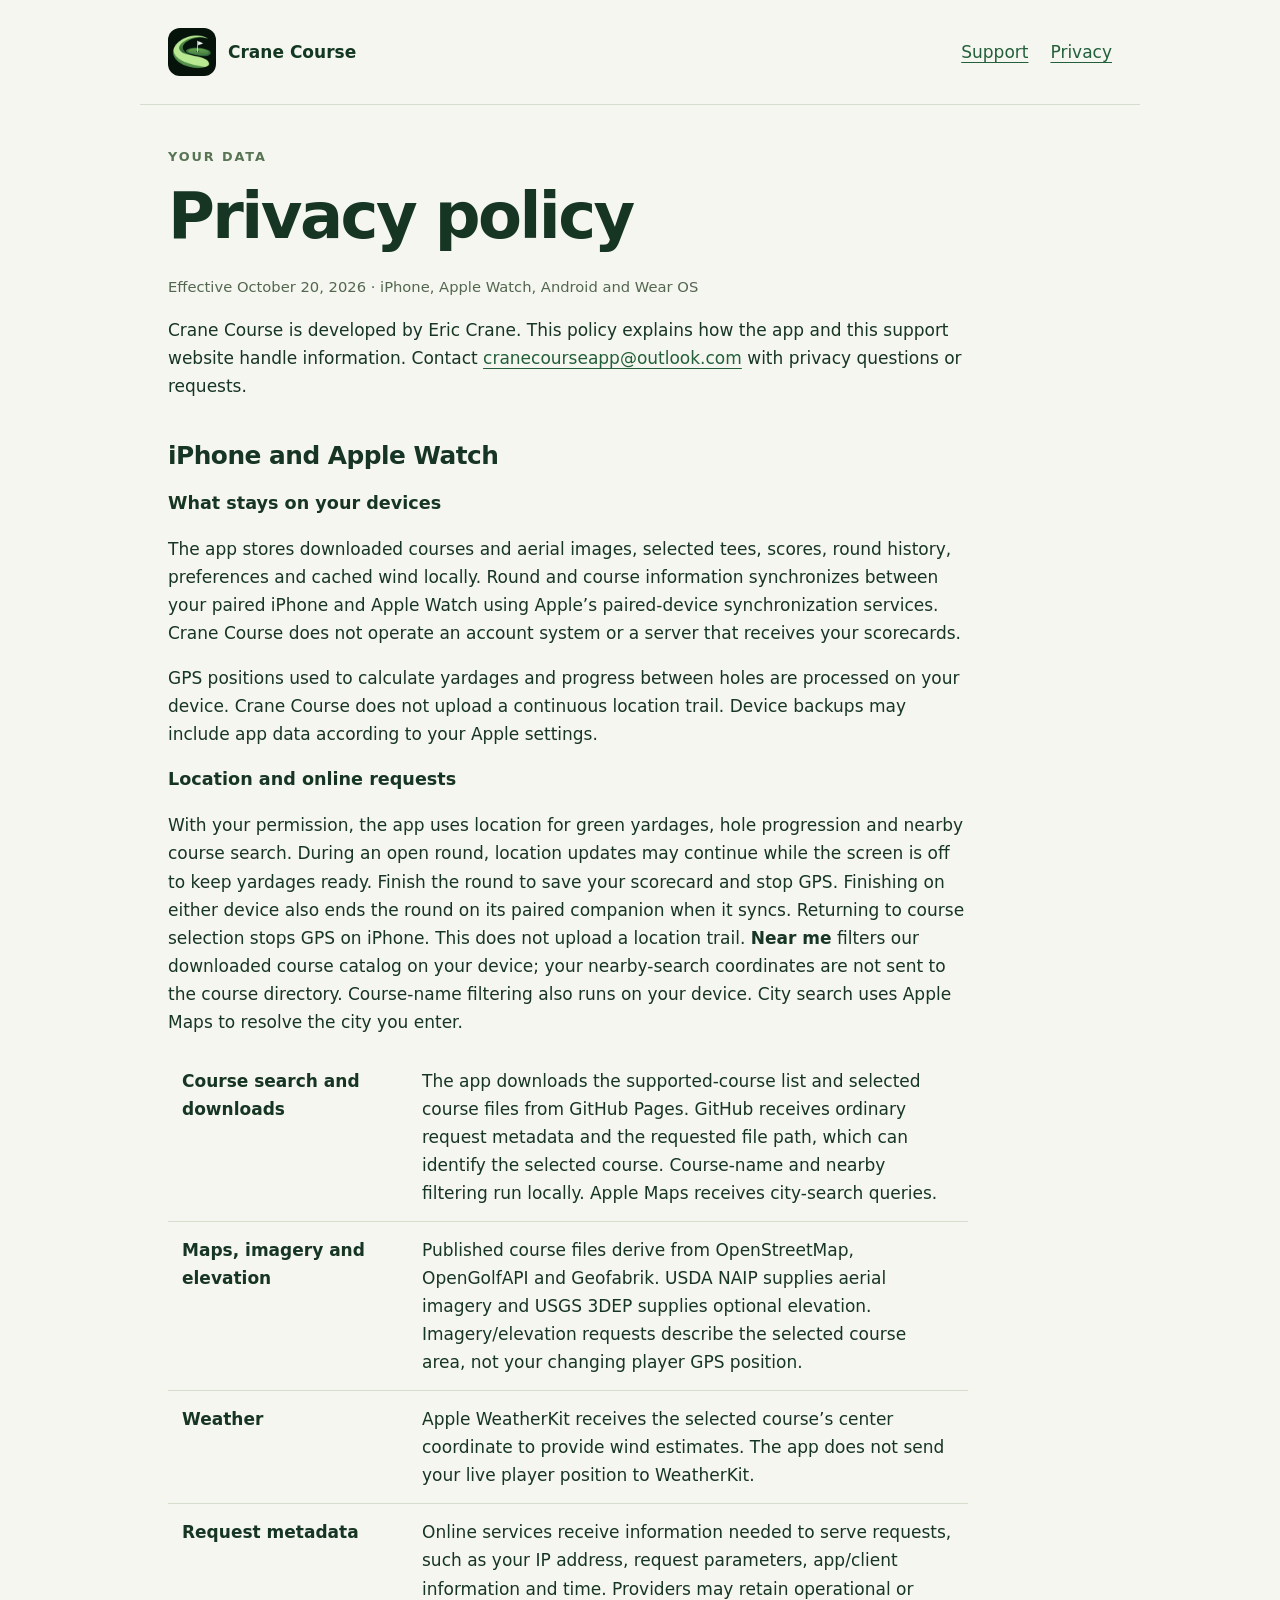
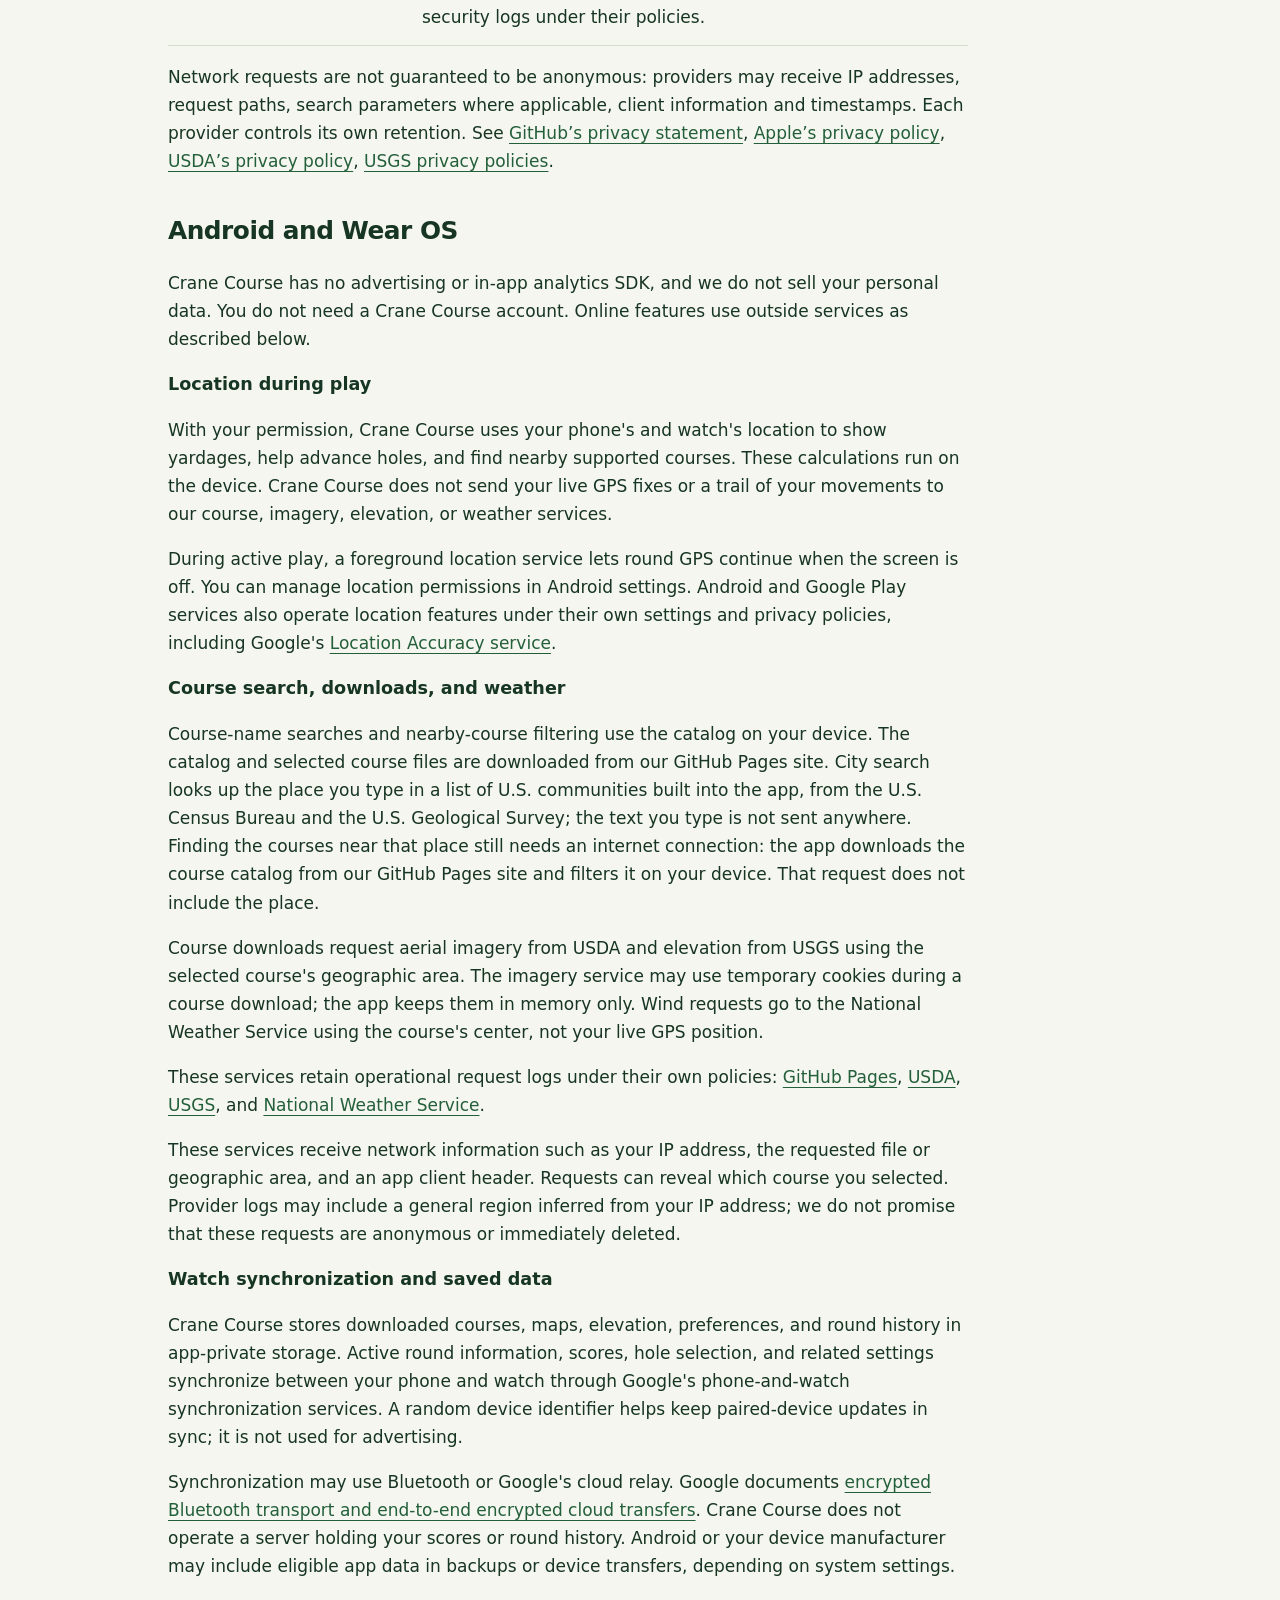
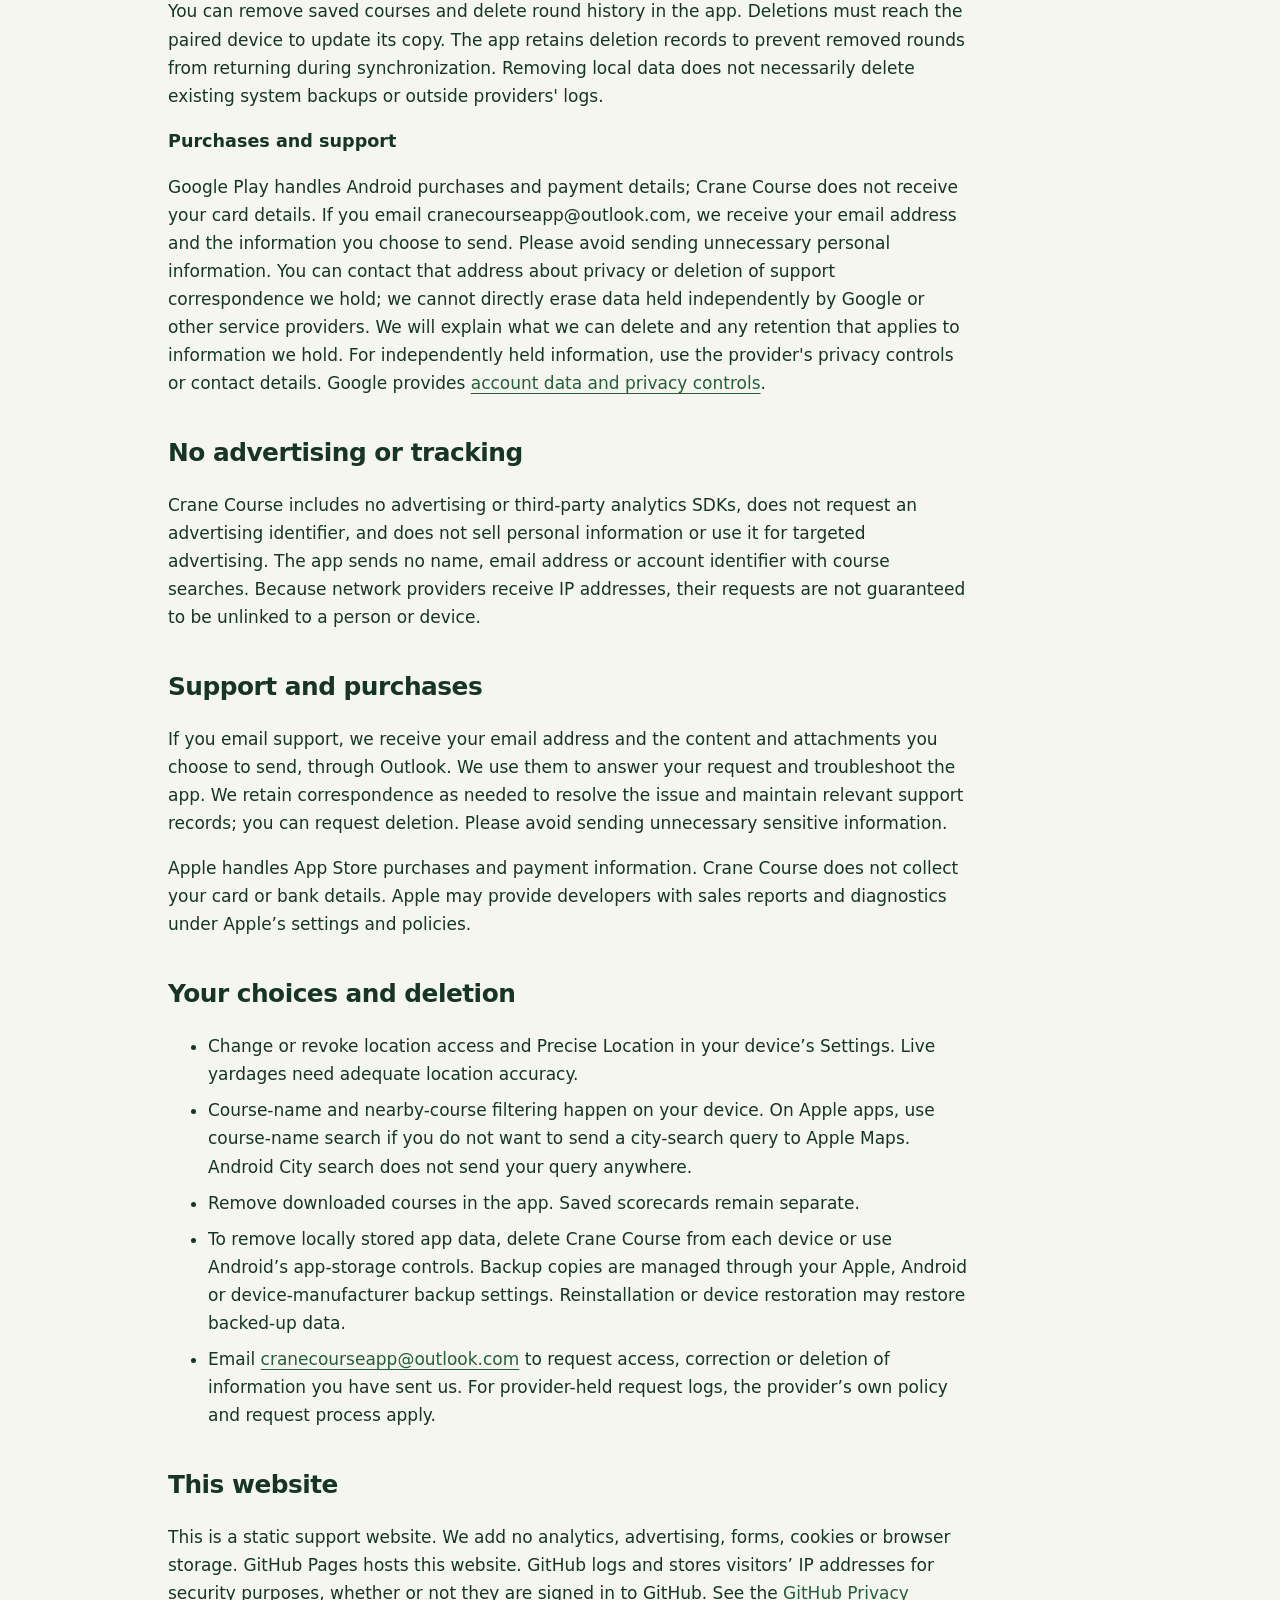
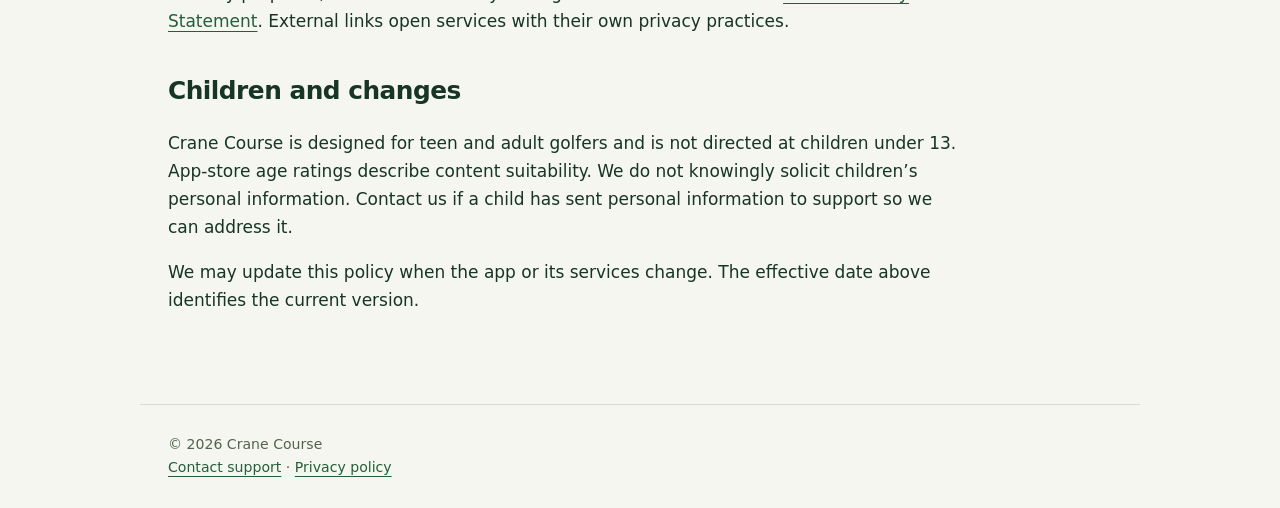
==== commit 63c752c6: "Clarify intended audience versus store content ratings" ====
--- a/privacy.html
+++ b/privacy.html
@@ -1 +1 @@
-<!doctype html><html lang="en"><head><meta charset="utf-8"><meta name="viewport" content="width=device-width,initial-scale=1"><meta name="description" content="Privacy information for Crane Course golf GPS on iPhone, Apple Watch, Android and Wear OS."><title>Privacy policy · Crane Course</title><link rel="icon" href="icon.png"><link rel="stylesheet" href="style.css"></head><body><header><a class="brand" href="./"><img src="icon.png" alt=""><span>Crane Course</span></a><nav aria-label="Main navigation"><a href="./">Support</a><a href="privacy.html">Privacy</a></nav></header><main><article class="policy"><p class="eyebrow">Your data</p><h1>Privacy policy</h1><p class="note">Effective October 20, 2026 · iPhone, Apple Watch, Android and Wear OS</p><p>Crane Course is developed by Eric Crane. This policy explains how the app and this support website handle information. Contact <a href="mailto:cranecourseapp@outlook.com">cranecourseapp@outlook.com</a> with privacy questions or requests.</p><section id="apple"><h2>iPhone and Apple Watch</h2><h3>What stays on your devices</h3><p>The app stores downloaded courses and aerial images, selected tees, scores, round history, preferences and cached wind locally. Round and course information synchronizes between your paired iPhone and Apple Watch using Apple’s paired-device synchronization services. Crane Course does not operate an account system or a server that receives your scorecards.</p><p>GPS positions used to calculate yardages and progress between holes are processed on your device. Crane Course does not upload a continuous location trail. Device backups may include app data according to your Apple settings.</p><h3>Location and online requests</h3><p>With your permission, the app uses location for green yardages, hole progression and nearby course search. During an open round, location updates may continue while the screen is off to keep yardages ready. Finish the round to save your scorecard and stop GPS. Finishing on either device also ends the round on its paired companion when it syncs. Returning to course selection stops GPS on iPhone. This does not upload a location trail. <strong>Near me</strong> filters our downloaded course catalog on your device; your nearby-search coordinates are not sent to the course directory. Course-name filtering also runs on your device. City search uses Apple Maps to resolve the city you enter.</p><table><tbody><tr><th>Course search and downloads</th><td>The app downloads the supported-course list and selected course files from GitHub Pages. GitHub receives ordinary request metadata and the requested file path, which can identify the selected course. Course-name and nearby filtering run locally. Apple Maps receives city-search queries.</td></tr><tr><th>Maps, imagery and elevation</th><td>Published course files derive from OpenStreetMap, OpenGolfAPI and Geofabrik. USDA NAIP supplies aerial imagery and USGS 3DEP supplies optional elevation. Imagery/elevation requests describe the selected course area, not your changing player GPS position.</td></tr><tr><th>Weather</th><td>Apple WeatherKit receives the selected course’s center coordinate to provide wind estimates. The app does not send your live player position to WeatherKit.</td></tr><tr><th>Request metadata</th><td>Online services receive information needed to serve requests, such as your IP address, request parameters, app/client information and time. Providers may retain operational or security logs under their policies.</td></tr></tbody></table><p>Network requests are not guaranteed to be anonymous: providers may receive IP addresses, request paths, search parameters where applicable, client information and timestamps. Each provider controls its own retention. See <a href="https://docs.github.com/en/site-policy/privacy-policies/github-general-privacy-statement">GitHub’s privacy statement</a>, <a href="https://www.apple.com/legal/privacy/">Apple’s privacy policy</a>, <a href="https://www.usda.gov/privacy-policy">USDA’s privacy policy</a>, <a href="https://www.usgs.gov/privacy-policies">USGS privacy policies</a>.</p></section><section id="android"><h2>Android and Wear OS</h2><p>Crane Course has no advertising or in-app analytics SDK, and we do not sell your personal data. You do not need a Crane Course account. Online features use outside services as described below.</p><h3>Location during play</h3><p>With your permission, Crane Course uses your phone&#x27;s and watch&#x27;s location to show yardages, help advance holes, and find nearby supported courses. These calculations run on the device. Crane Course does not send your live GPS fixes or a trail of your movements to our course, imagery, elevation, or weather services.</p><p>During active play, a foreground location service lets round GPS continue when the screen is off. You can manage location permissions in Android settings. Android and Google Play services also operate location features under their own settings and privacy policies, including Google&#x27;s <a href="https://support.google.com/android/answer/15157297?hl=en">Location Accuracy service</a>.</p><h3>Course search, downloads, and weather</h3><p>Course-name searches and nearby-course filtering use the catalog on your device. The catalog and selected course files are downloaded from our GitHub Pages site. City search looks up the place you type in a list of U.S. communities built into the app, from the U.S. Census Bureau and the U.S. Geological Survey; the text you type is not sent anywhere. Finding the courses near that place still needs an internet connection: the app downloads the course catalog from our GitHub Pages site and filters it on your device. That request does not include the place.</p><p>Course downloads request aerial imagery from USDA and elevation from USGS using the selected course&#x27;s geographic area. The imagery service may use temporary cookies during a course download; the app keeps them in memory only. Wind requests go to the National Weather Service using the course&#x27;s center, not your live GPS position.</p><p>These services retain operational request logs under their own policies: <a href="https://docs.github.com/en/pages/getting-started-with-github-pages/what-is-github-pages">GitHub Pages</a>, <a href="https://www.usda.gov/privacy-policy">USDA</a>, <a href="https://www.usgs.gov/office-of-the-director/privacy-policies">USGS</a>, and <a href="https://www.weather.gov/privacy">National Weather Service</a>.</p><p>These services receive network information such as your IP address, the requested file or geographic area, and an app client header. Requests can reveal which course you selected. Provider logs may include a general region inferred from your IP address; we do not promise that these requests are anonymous or immediately deleted.</p><h3>Watch synchronization and saved data</h3><p>Crane Course stores downloaded courses, maps, elevation, preferences, and round history in app-private storage. Active round information, scores, hole selection, and related settings synchronize between your phone and watch through Google&#x27;s phone-and-watch synchronization services. A random device identifier helps keep paired-device updates in sync; it is not used for advertising.</p><p>Synchronization may use Bluetooth or Google&#x27;s cloud relay. Google documents <a href="https://developer.android.com/training/wearables/data/overview">encrypted Bluetooth transport and end-to-end encrypted cloud transfers</a>. Crane Course does not operate a server holding your scores or round history. Android or your device manufacturer may include eligible app data in backups or device transfers, depending on system settings.</p><p>You can remove saved courses and delete round history in the app. Deletions must reach the paired device to update its copy. The app retains deletion records to prevent removed rounds from returning during synchronization. Removing local data does not necessarily delete existing system backups or outside providers&#x27; logs.</p><h3>Purchases and support</h3><p>Google Play handles Android purchases and payment details; Crane Course does not receive your card details. If you email cranecourseapp@outlook.com, we receive your email address and the information you choose to send. Please avoid sending unnecessary personal information. You can contact that address about privacy or deletion of support correspondence we hold; we cannot directly erase data held independently by Google or other service providers. We will explain what we can delete and any retention that applies to information we hold. For independently held information, use the provider&#x27;s privacy controls or contact details. Google provides <a href="https://myaccount.google.com/data-and-privacy">account data and privacy controls</a>.</p></section><h2>No advertising or tracking</h2><p>Crane Course includes no advertising or third-party analytics SDKs, does not request an advertising identifier, and does not sell personal information or use it for targeted advertising. The app sends no name, email address or account identifier with course searches. Because network providers receive IP addresses, their requests are not guaranteed to be unlinked to a person or device.</p><h2>Support and purchases</h2><p>If you email support, we receive your email address and the content and attachments you choose to send, through Outlook. We use them to answer your request and troubleshoot the app. We retain correspondence as needed to resolve the issue and maintain relevant support records; you can request deletion. Please avoid sending unnecessary sensitive information.</p><p>Apple handles App Store purchases and payment information. Crane Course does not collect your card or bank details. Apple may provide developers with sales reports and diagnostics under Apple’s settings and policies.</p><h2 id="choices">Your choices and deletion</h2><ul><li>Change or revoke location access and Precise Location in your device’s Settings. Live yardages need adequate location accuracy.</li><li>Course-name and nearby-course filtering happen on your device. On Apple apps, use course-name search if you do not want to send a city-search query to Apple Maps. Android City search does not send your query anywhere.</li><li>Remove downloaded courses in the app. Saved scorecards remain separate.</li><li>To remove locally stored app data, delete Crane Course from each device or use Android’s app-storage controls. Backup copies are managed through your Apple, Android or device-manufacturer backup settings. Reinstallation or device restoration may restore backed-up data.</li><li>Email <a href="mailto:cranecourseapp@outlook.com">cranecourseapp@outlook.com</a> to request access, correction or deletion of information you have sent us. For provider-held request logs, the provider’s own policy and request process apply.</li></ul><h2>This website</h2><p>This is a static support website. We add no analytics, advertising, forms, cookies or browser storage. GitHub Pages hosts this website. GitHub logs and stores visitors’ IP addresses for security purposes, whether or not they are signed in to GitHub. See the <a href="https://docs.github.com/en/site-policy/privacy-policies/github-general-privacy-statement">GitHub Privacy Statement</a>. External links open services with their own privacy practices.</p><h2>Children and changes</h2><p>Crane Course is intended for teen and adult golfers ages 13 and older and is not directed at children under 13. We do not knowingly solicit children’s personal information. Contact us if a child has sent personal information to support so we can address it.</p><p>We may update this policy when the app or its services change. The effective date above identifies the current version.</p></article></main><footer>© 2026 Crane Course<br><a href="mailto:cranecourseapp@outlook.com">Contact support</a> · <a href="privacy.html">Privacy policy</a></footer></body></html>
+<!doctype html><html lang="en"><head><meta charset="utf-8"><meta name="viewport" content="width=device-width,initial-scale=1"><meta name="description" content="Privacy information for Crane Course golf GPS on iPhone, Apple Watch, Android and Wear OS."><title>Privacy policy · Crane Course</title><link rel="icon" href="icon.png"><link rel="stylesheet" href="style.css"></head><body><header><a class="brand" href="./"><img src="icon.png" alt=""><span>Crane Course</span></a><nav aria-label="Main navigation"><a href="./">Support</a><a href="privacy.html">Privacy</a></nav></header><main><article class="policy"><p class="eyebrow">Your data</p><h1>Privacy policy</h1><p class="note">Effective October 20, 2026 · iPhone, Apple Watch, Android and Wear OS</p><p>Crane Course is developed by Eric Crane. This policy explains how the app and this support website handle information. Contact <a href="mailto:cranecourseapp@outlook.com">cranecourseapp@outlook.com</a> with privacy questions or requests.</p><section id="apple"><h2>iPhone and Apple Watch</h2><h3>What stays on your devices</h3><p>The app stores downloaded courses and aerial images, selected tees, scores, round history, preferences and cached wind locally. Round and course information synchronizes between your paired iPhone and Apple Watch using Apple’s paired-device synchronization services. Crane Course does not operate an account system or a server that receives your scorecards.</p><p>GPS positions used to calculate yardages and progress between holes are processed on your device. Crane Course does not upload a continuous location trail. Device backups may include app data according to your Apple settings.</p><h3>Location and online requests</h3><p>With your permission, the app uses location for green yardages, hole progression and nearby course search. During an open round, location updates may continue while the screen is off to keep yardages ready. Finish the round to save your scorecard and stop GPS. Finishing on either device also ends the round on its paired companion when it syncs. Returning to course selection stops GPS on iPhone. This does not upload a location trail. <strong>Near me</strong> filters our downloaded course catalog on your device; your nearby-search coordinates are not sent to the course directory. Course-name filtering also runs on your device. City search uses Apple Maps to resolve the city you enter.</p><table><tbody><tr><th>Course search and downloads</th><td>The app downloads the supported-course list and selected course files from GitHub Pages. GitHub receives ordinary request metadata and the requested file path, which can identify the selected course. Course-name and nearby filtering run locally. Apple Maps receives city-search queries.</td></tr><tr><th>Maps, imagery and elevation</th><td>Published course files derive from OpenStreetMap, OpenGolfAPI and Geofabrik. USDA NAIP supplies aerial imagery and USGS 3DEP supplies optional elevation. Imagery/elevation requests describe the selected course area, not your changing player GPS position.</td></tr><tr><th>Weather</th><td>Apple WeatherKit receives the selected course’s center coordinate to provide wind estimates. The app does not send your live player position to WeatherKit.</td></tr><tr><th>Request metadata</th><td>Online services receive information needed to serve requests, such as your IP address, request parameters, app/client information and time. Providers may retain operational or security logs under their policies.</td></tr></tbody></table><p>Network requests are not guaranteed to be anonymous: providers may receive IP addresses, request paths, search parameters where applicable, client information and timestamps. Each provider controls its own retention. See <a href="https://docs.github.com/en/site-policy/privacy-policies/github-general-privacy-statement">GitHub’s privacy statement</a>, <a href="https://www.apple.com/legal/privacy/">Apple’s privacy policy</a>, <a href="https://www.usda.gov/privacy-policy">USDA’s privacy policy</a>, <a href="https://www.usgs.gov/privacy-policies">USGS privacy policies</a>.</p></section><section id="android"><h2>Android and Wear OS</h2><p>Crane Course has no advertising or in-app analytics SDK, and we do not sell your personal data. You do not need a Crane Course account. Online features use outside services as described below.</p><h3>Location during play</h3><p>With your permission, Crane Course uses your phone&#x27;s and watch&#x27;s location to show yardages, help advance holes, and find nearby supported courses. These calculations run on the device. Crane Course does not send your live GPS fixes or a trail of your movements to our course, imagery, elevation, or weather services.</p><p>During active play, a foreground location service lets round GPS continue when the screen is off. You can manage location permissions in Android settings. Android and Google Play services also operate location features under their own settings and privacy policies, including Google&#x27;s <a href="https://support.google.com/android/answer/15157297?hl=en">Location Accuracy service</a>.</p><h3>Course search, downloads, and weather</h3><p>Course-name searches and nearby-course filtering use the catalog on your device. The catalog and selected course files are downloaded from our GitHub Pages site. City search looks up the place you type in a list of U.S. communities built into the app, from the U.S. Census Bureau and the U.S. Geological Survey; the text you type is not sent anywhere. Finding the courses near that place still needs an internet connection: the app downloads the course catalog from our GitHub Pages site and filters it on your device. That request does not include the place.</p><p>Course downloads request aerial imagery from USDA and elevation from USGS using the selected course&#x27;s geographic area. The imagery service may use temporary cookies during a course download; the app keeps them in memory only. Wind requests go to the National Weather Service using the course&#x27;s center, not your live GPS position.</p><p>These services retain operational request logs under their own policies: <a href="https://docs.github.com/en/pages/getting-started-with-github-pages/what-is-github-pages">GitHub Pages</a>, <a href="https://www.usda.gov/privacy-policy">USDA</a>, <a href="https://www.usgs.gov/office-of-the-director/privacy-policies">USGS</a>, and <a href="https://www.weather.gov/privacy">National Weather Service</a>.</p><p>These services receive network information such as your IP address, the requested file or geographic area, and an app client header. Requests can reveal which course you selected. Provider logs may include a general region inferred from your IP address; we do not promise that these requests are anonymous or immediately deleted.</p><h3>Watch synchronization and saved data</h3><p>Crane Course stores downloaded courses, maps, elevation, preferences, and round history in app-private storage. Active round information, scores, hole selection, and related settings synchronize between your phone and watch through Google&#x27;s phone-and-watch synchronization services. A random device identifier helps keep paired-device updates in sync; it is not used for advertising.</p><p>Synchronization may use Bluetooth or Google&#x27;s cloud relay. Google documents <a href="https://developer.android.com/training/wearables/data/overview">encrypted Bluetooth transport and end-to-end encrypted cloud transfers</a>. Crane Course does not operate a server holding your scores or round history. Android or your device manufacturer may include eligible app data in backups or device transfers, depending on system settings.</p><p>You can remove saved courses and delete round history in the app. Deletions must reach the paired device to update its copy. The app retains deletion records to prevent removed rounds from returning during synchronization. Removing local data does not necessarily delete existing system backups or outside providers&#x27; logs.</p><h3>Purchases and support</h3><p>Google Play handles Android purchases and payment details; Crane Course does not receive your card details. If you email cranecourseapp@outlook.com, we receive your email address and the information you choose to send. Please avoid sending unnecessary personal information. You can contact that address about privacy or deletion of support correspondence we hold; we cannot directly erase data held independently by Google or other service providers. We will explain what we can delete and any retention that applies to information we hold. For independently held information, use the provider&#x27;s privacy controls or contact details. Google provides <a href="https://myaccount.google.com/data-and-privacy">account data and privacy controls</a>.</p></section><h2>No advertising or tracking</h2><p>Crane Course includes no advertising or third-party analytics SDKs, does not request an advertising identifier, and does not sell personal information or use it for targeted advertising. The app sends no name, email address or account identifier with course searches. Because network providers receive IP addresses, their requests are not guaranteed to be unlinked to a person or device.</p><h2>Support and purchases</h2><p>If you email support, we receive your email address and the content and attachments you choose to send, through Outlook. We use them to answer your request and troubleshoot the app. We retain correspondence as needed to resolve the issue and maintain relevant support records; you can request deletion. Please avoid sending unnecessary sensitive information.</p><p>Apple handles App Store purchases and payment information. Crane Course does not collect your card or bank details. Apple may provide developers with sales reports and diagnostics under Apple’s settings and policies.</p><h2 id="choices">Your choices and deletion</h2><ul><li>Change or revoke location access and Precise Location in your device’s Settings. Live yardages need adequate location accuracy.</li><li>Course-name and nearby-course filtering happen on your device. On Apple apps, use course-name search if you do not want to send a city-search query to Apple Maps. Android City search does not send your query anywhere.</li><li>Remove downloaded courses in the app. Saved scorecards remain separate.</li><li>To remove locally stored app data, delete Crane Course from each device or use Android’s app-storage controls. Backup copies are managed through your Apple, Android or device-manufacturer backup settings. Reinstallation or device restoration may restore backed-up data.</li><li>Email <a href="mailto:cranecourseapp@outlook.com">cranecourseapp@outlook.com</a> to request access, correction or deletion of information you have sent us. For provider-held request logs, the provider’s own policy and request process apply.</li></ul><h2>This website</h2><p>This is a static support website. We add no analytics, advertising, forms, cookies or browser storage. GitHub Pages hosts this website. GitHub logs and stores visitors’ IP addresses for security purposes, whether or not they are signed in to GitHub. See the <a href="https://docs.github.com/en/site-policy/privacy-policies/github-general-privacy-statement">GitHub Privacy Statement</a>. External links open services with their own privacy practices.</p><h2>Children and changes</h2><p>Crane Course is designed for teen and adult golfers and is not directed at children under 13. App-store age ratings describe content suitability. We do not knowingly solicit children’s personal information. Contact us if a child has sent personal information to support so we can address it.</p><p>We may update this policy when the app or its services change. The effective date above identifies the current version.</p></article></main><footer>© 2026 Crane Course<br><a href="mailto:cranecourseapp@outlook.com">Contact support</a> · <a href="privacy.html">Privacy policy</a></footer></body></html>
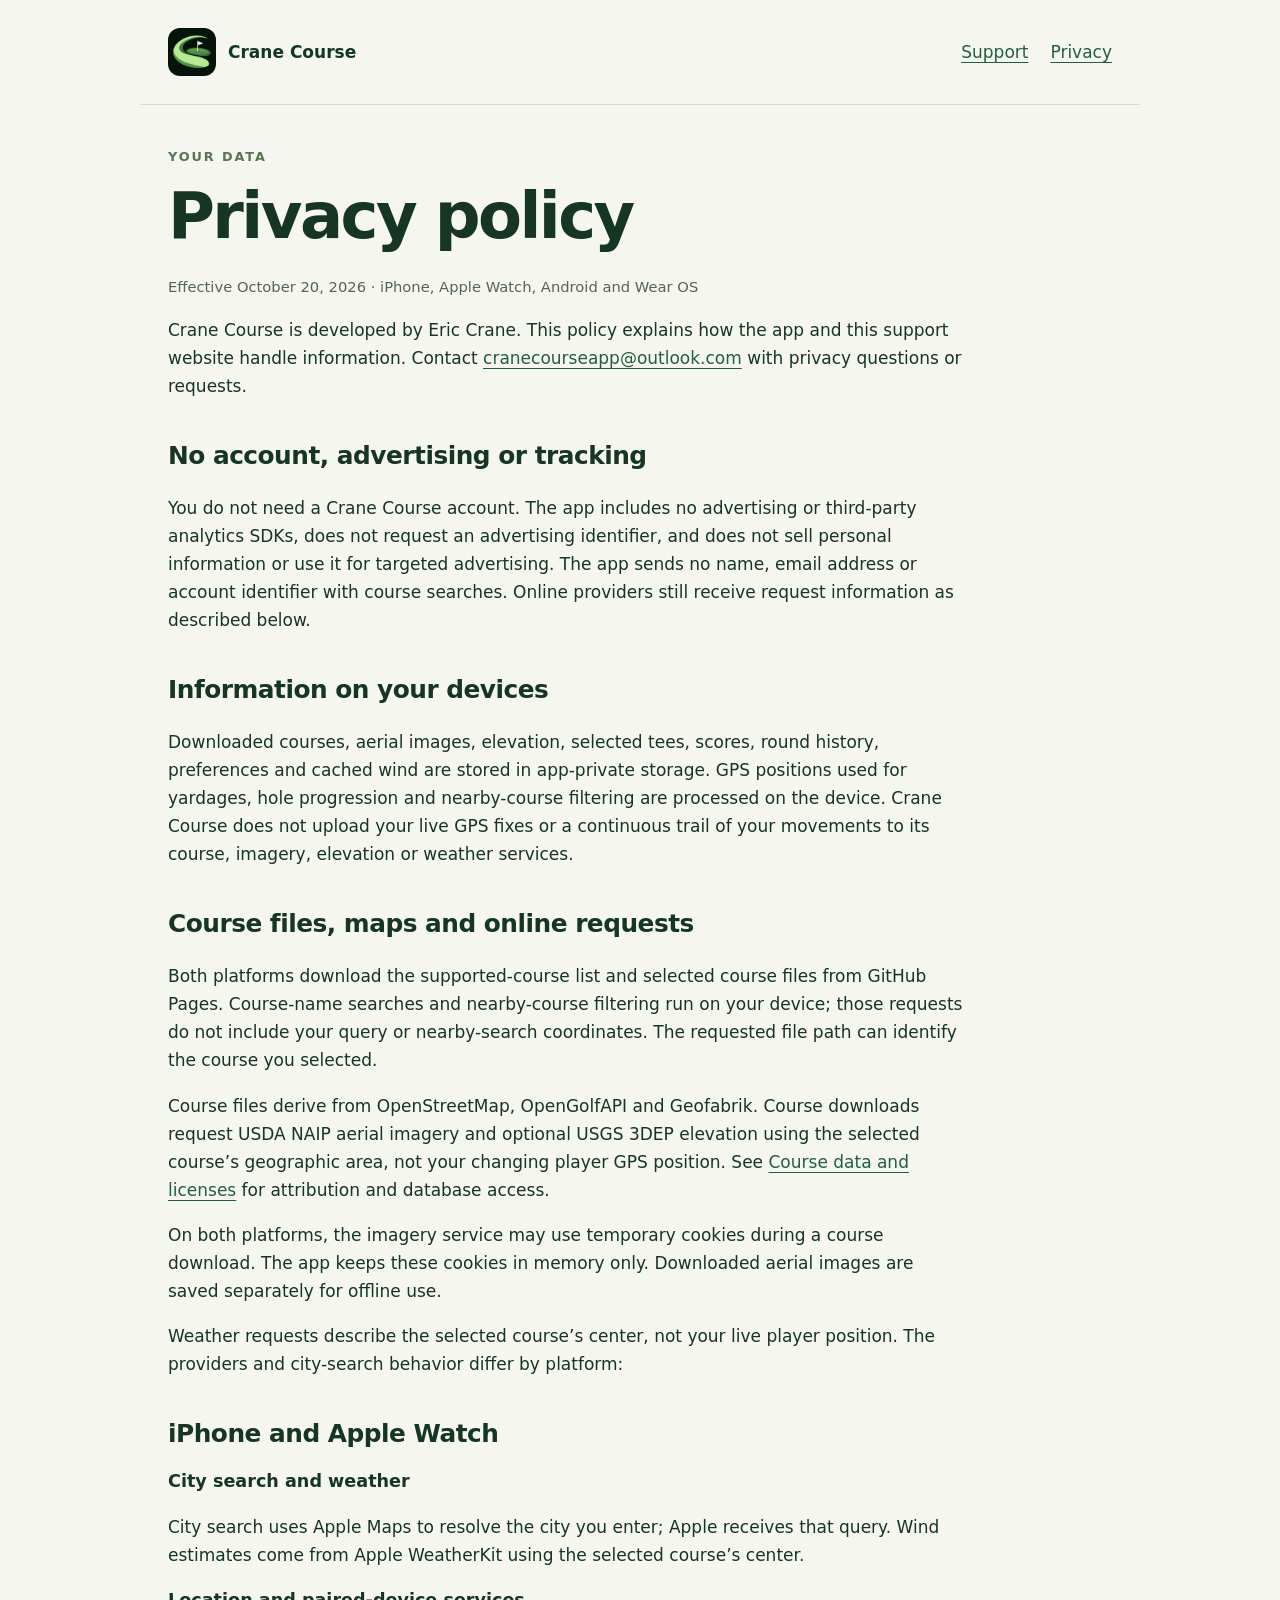
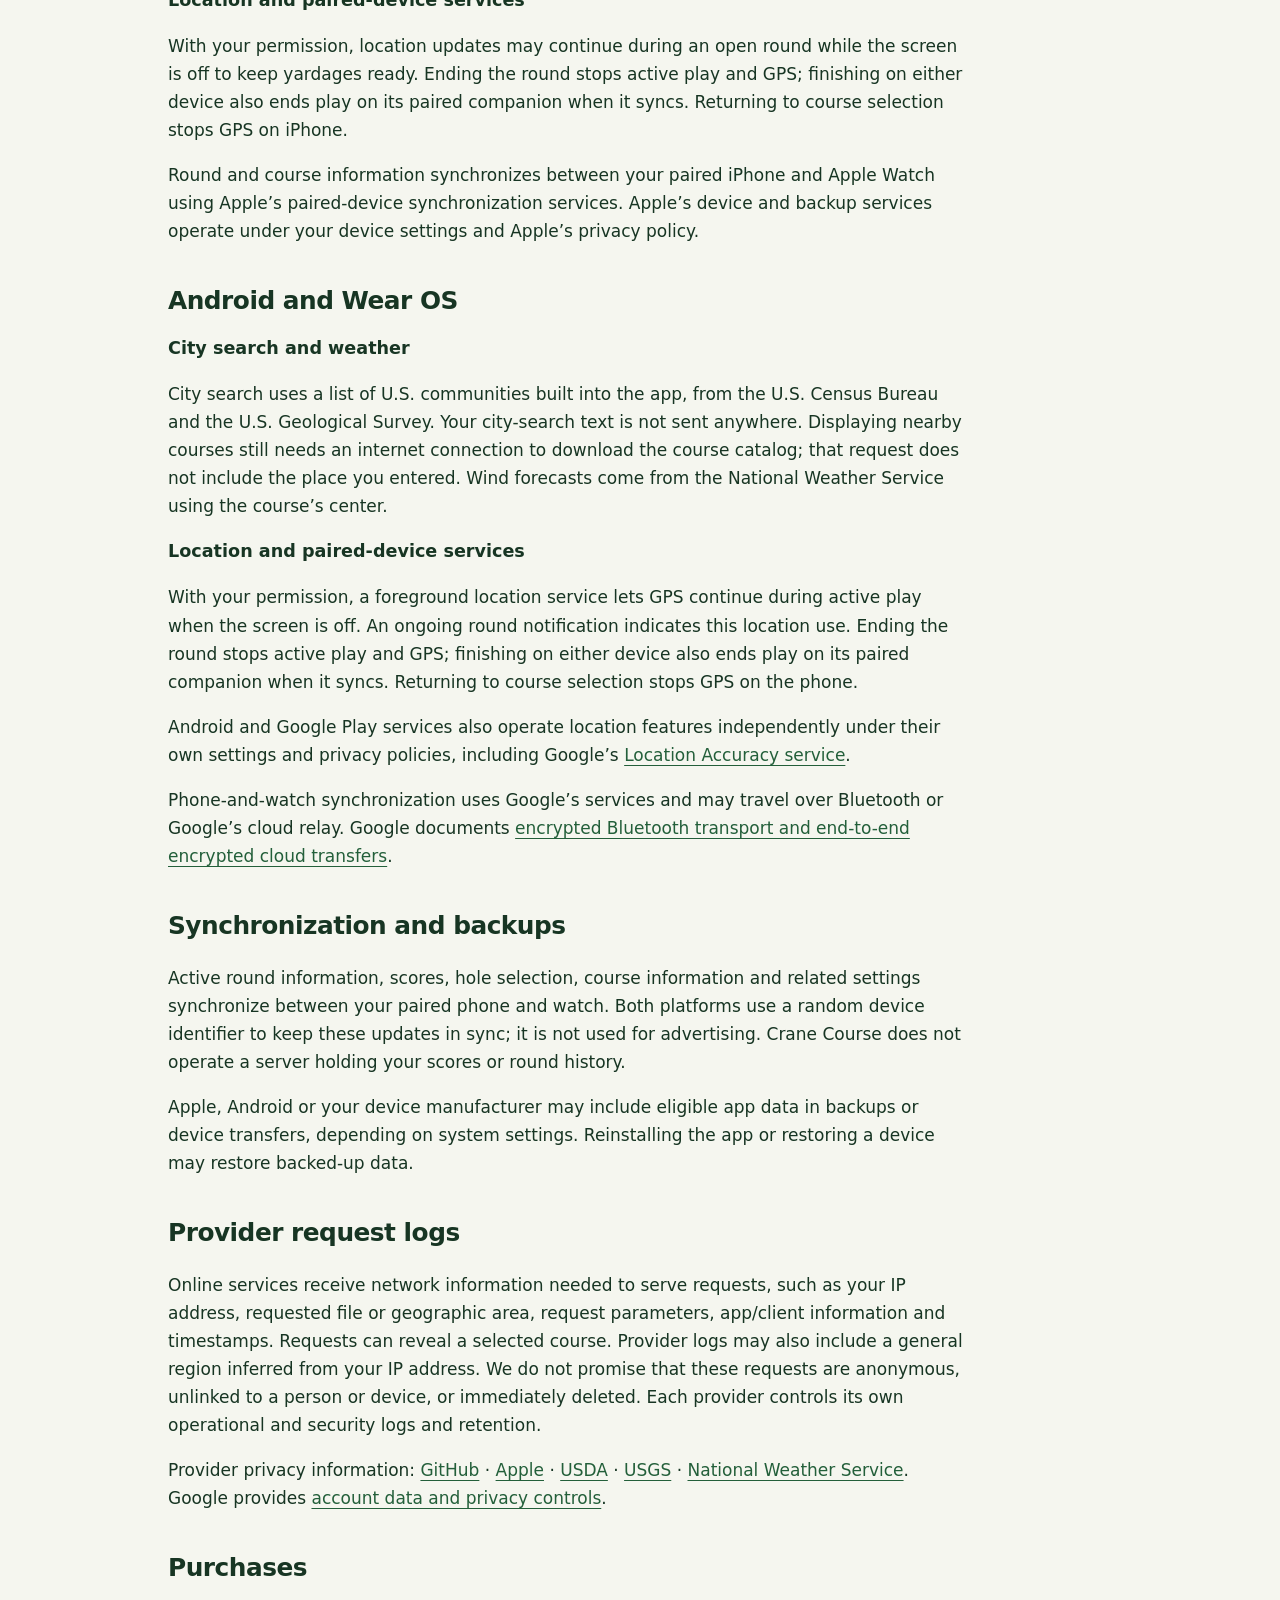
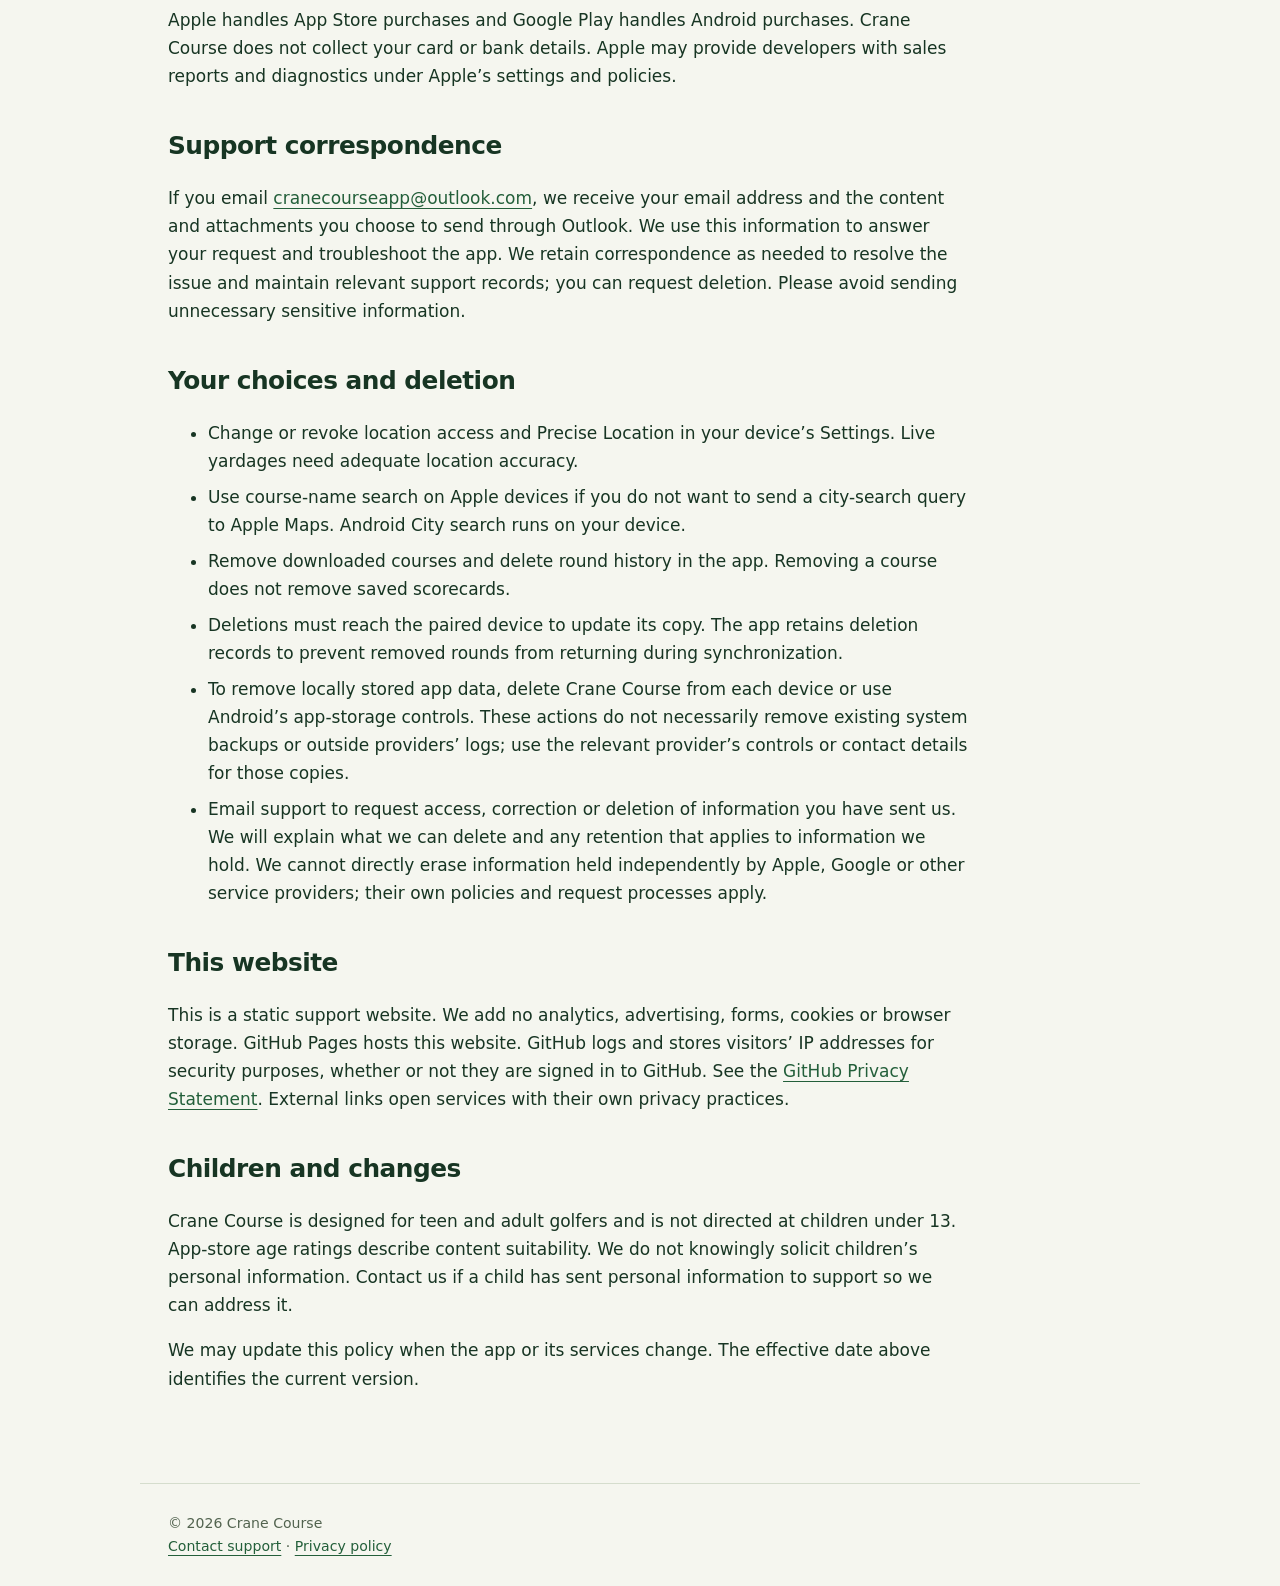
==== commit 50795541: "Support both platforms and consolidate privacy disclosures" ====
--- a/privacy.html
+++ b/privacy.html
@@ -1 +1,55 @@
-<!doctype html><html lang="en"><head><meta charset="utf-8"><meta name="viewport" content="width=device-width,initial-scale=1"><meta name="description" content="Privacy information for Crane Course golf GPS on iPhone, Apple Watch, Android and Wear OS."><title>Privacy policy · Crane Course</title><link rel="icon" href="icon.png"><link rel="stylesheet" href="style.css"></head><body><header><a class="brand" href="./"><img src="icon.png" alt=""><span>Crane Course</span></a><nav aria-label="Main navigation"><a href="./">Support</a><a href="privacy.html">Privacy</a></nav></header><main><article class="policy"><p class="eyebrow">Your data</p><h1>Privacy policy</h1><p class="note">Effective October 20, 2026 · iPhone, Apple Watch, Android and Wear OS</p><p>Crane Course is developed by Eric Crane. This policy explains how the app and this support website handle information. Contact <a href="mailto:cranecourseapp@outlook.com">cranecourseapp@outlook.com</a> with privacy questions or requests.</p><section id="apple"><h2>iPhone and Apple Watch</h2><h3>What stays on your devices</h3><p>The app stores downloaded courses and aerial images, selected tees, scores, round history, preferences and cached wind locally. Round and course information synchronizes between your paired iPhone and Apple Watch using Apple’s paired-device synchronization services. Crane Course does not operate an account system or a server that receives your scorecards.</p><p>GPS positions used to calculate yardages and progress between holes are processed on your device. Crane Course does not upload a continuous location trail. Device backups may include app data according to your Apple settings.</p><h3>Location and online requests</h3><p>With your permission, the app uses location for green yardages, hole progression and nearby course search. During an open round, location updates may continue while the screen is off to keep yardages ready. Finish the round to save your scorecard and stop GPS. Finishing on either device also ends the round on its paired companion when it syncs. Returning to course selection stops GPS on iPhone. This does not upload a location trail. <strong>Near me</strong> filters our downloaded course catalog on your device; your nearby-search coordinates are not sent to the course directory. Course-name filtering also runs on your device. City search uses Apple Maps to resolve the city you enter.</p><table><tbody><tr><th>Course search and downloads</th><td>The app downloads the supported-course list and selected course files from GitHub Pages. GitHub receives ordinary request metadata and the requested file path, which can identify the selected course. Course-name and nearby filtering run locally. Apple Maps receives city-search queries.</td></tr><tr><th>Maps, imagery and elevation</th><td>Published course files derive from OpenStreetMap, OpenGolfAPI and Geofabrik. USDA NAIP supplies aerial imagery and USGS 3DEP supplies optional elevation. Imagery/elevation requests describe the selected course area, not your changing player GPS position.</td></tr><tr><th>Weather</th><td>Apple WeatherKit receives the selected course’s center coordinate to provide wind estimates. The app does not send your live player position to WeatherKit.</td></tr><tr><th>Request metadata</th><td>Online services receive information needed to serve requests, such as your IP address, request parameters, app/client information and time. Providers may retain operational or security logs under their policies.</td></tr></tbody></table><p>Network requests are not guaranteed to be anonymous: providers may receive IP addresses, request paths, search parameters where applicable, client information and timestamps. Each provider controls its own retention. See <a href="https://docs.github.com/en/site-policy/privacy-policies/github-general-privacy-statement">GitHub’s privacy statement</a>, <a href="https://www.apple.com/legal/privacy/">Apple’s privacy policy</a>, <a href="https://www.usda.gov/privacy-policy">USDA’s privacy policy</a>, <a href="https://www.usgs.gov/privacy-policies">USGS privacy policies</a>.</p></section><section id="android"><h2>Android and Wear OS</h2><p>Crane Course has no advertising or in-app analytics SDK, and we do not sell your personal data. You do not need a Crane Course account. Online features use outside services as described below.</p><h3>Location during play</h3><p>With your permission, Crane Course uses your phone&#x27;s and watch&#x27;s location to show yardages, help advance holes, and find nearby supported courses. These calculations run on the device. Crane Course does not send your live GPS fixes or a trail of your movements to our course, imagery, elevation, or weather services.</p><p>During active play, a foreground location service lets round GPS continue when the screen is off. You can manage location permissions in Android settings. Android and Google Play services also operate location features under their own settings and privacy policies, including Google&#x27;s <a href="https://support.google.com/android/answer/15157297?hl=en">Location Accuracy service</a>.</p><h3>Course search, downloads, and weather</h3><p>Course-name searches and nearby-course filtering use the catalog on your device. The catalog and selected course files are downloaded from our GitHub Pages site. City search looks up the place you type in a list of U.S. communities built into the app, from the U.S. Census Bureau and the U.S. Geological Survey; the text you type is not sent anywhere. Finding the courses near that place still needs an internet connection: the app downloads the course catalog from our GitHub Pages site and filters it on your device. That request does not include the place.</p><p>Course downloads request aerial imagery from USDA and elevation from USGS using the selected course&#x27;s geographic area. The imagery service may use temporary cookies during a course download; the app keeps them in memory only. Wind requests go to the National Weather Service using the course&#x27;s center, not your live GPS position.</p><p>These services retain operational request logs under their own policies: <a href="https://docs.github.com/en/pages/getting-started-with-github-pages/what-is-github-pages">GitHub Pages</a>, <a href="https://www.usda.gov/privacy-policy">USDA</a>, <a href="https://www.usgs.gov/office-of-the-director/privacy-policies">USGS</a>, and <a href="https://www.weather.gov/privacy">National Weather Service</a>.</p><p>These services receive network information such as your IP address, the requested file or geographic area, and an app client header. Requests can reveal which course you selected. Provider logs may include a general region inferred from your IP address; we do not promise that these requests are anonymous or immediately deleted.</p><h3>Watch synchronization and saved data</h3><p>Crane Course stores downloaded courses, maps, elevation, preferences, and round history in app-private storage. Active round information, scores, hole selection, and related settings synchronize between your phone and watch through Google&#x27;s phone-and-watch synchronization services. A random device identifier helps keep paired-device updates in sync; it is not used for advertising.</p><p>Synchronization may use Bluetooth or Google&#x27;s cloud relay. Google documents <a href="https://developer.android.com/training/wearables/data/overview">encrypted Bluetooth transport and end-to-end encrypted cloud transfers</a>. Crane Course does not operate a server holding your scores or round history. Android or your device manufacturer may include eligible app data in backups or device transfers, depending on system settings.</p><p>You can remove saved courses and delete round history in the app. Deletions must reach the paired device to update its copy. The app retains deletion records to prevent removed rounds from returning during synchronization. Removing local data does not necessarily delete existing system backups or outside providers&#x27; logs.</p><h3>Purchases and support</h3><p>Google Play handles Android purchases and payment details; Crane Course does not receive your card details. If you email cranecourseapp@outlook.com, we receive your email address and the information you choose to send. Please avoid sending unnecessary personal information. You can contact that address about privacy or deletion of support correspondence we hold; we cannot directly erase data held independently by Google or other service providers. We will explain what we can delete and any retention that applies to information we hold. For independently held information, use the provider&#x27;s privacy controls or contact details. Google provides <a href="https://myaccount.google.com/data-and-privacy">account data and privacy controls</a>.</p></section><h2>No advertising or tracking</h2><p>Crane Course includes no advertising or third-party analytics SDKs, does not request an advertising identifier, and does not sell personal information or use it for targeted advertising. The app sends no name, email address or account identifier with course searches. Because network providers receive IP addresses, their requests are not guaranteed to be unlinked to a person or device.</p><h2>Support and purchases</h2><p>If you email support, we receive your email address and the content and attachments you choose to send, through Outlook. We use them to answer your request and troubleshoot the app. We retain correspondence as needed to resolve the issue and maintain relevant support records; you can request deletion. Please avoid sending unnecessary sensitive information.</p><p>Apple handles App Store purchases and payment information. Crane Course does not collect your card or bank details. Apple may provide developers with sales reports and diagnostics under Apple’s settings and policies.</p><h2 id="choices">Your choices and deletion</h2><ul><li>Change or revoke location access and Precise Location in your device’s Settings. Live yardages need adequate location accuracy.</li><li>Course-name and nearby-course filtering happen on your device. On Apple apps, use course-name search if you do not want to send a city-search query to Apple Maps. Android City search does not send your query anywhere.</li><li>Remove downloaded courses in the app. Saved scorecards remain separate.</li><li>To remove locally stored app data, delete Crane Course from each device or use Android’s app-storage controls. Backup copies are managed through your Apple, Android or device-manufacturer backup settings. Reinstallation or device restoration may restore backed-up data.</li><li>Email <a href="mailto:cranecourseapp@outlook.com">cranecourseapp@outlook.com</a> to request access, correction or deletion of information you have sent us. For provider-held request logs, the provider’s own policy and request process apply.</li></ul><h2>This website</h2><p>This is a static support website. We add no analytics, advertising, forms, cookies or browser storage. GitHub Pages hosts this website. GitHub logs and stores visitors’ IP addresses for security purposes, whether or not they are signed in to GitHub. See the <a href="https://docs.github.com/en/site-policy/privacy-policies/github-general-privacy-statement">GitHub Privacy Statement</a>. External links open services with their own privacy practices.</p><h2>Children and changes</h2><p>Crane Course is designed for teen and adult golfers and is not directed at children under 13. App-store age ratings describe content suitability. We do not knowingly solicit children’s personal information. Contact us if a child has sent personal information to support so we can address it.</p><p>We may update this policy when the app or its services change. The effective date above identifies the current version.</p></article></main><footer>© 2026 Crane Course<br><a href="mailto:cranecourseapp@outlook.com">Contact support</a> · <a href="privacy.html">Privacy policy</a></footer></body></html>
+<!doctype html>
+<html lang="en"><head><meta charset="utf-8"><meta name="viewport" content="width=device-width,initial-scale=1">
+<meta name="description" content="Privacy information for Crane Course on iPhone, Apple Watch, Android and Wear OS."><title>Privacy policy · Crane Course</title>
+<link rel="icon" href="icon.png"><link rel="stylesheet" href="style.css"></head><body>
+<header><a class="brand" href="./"><img src="icon.png" alt=""><span>Crane Course</span></a><nav aria-label="Main navigation"><a href="./">Support</a><a href="privacy.html">Privacy</a></nav></header>
+<main>
+<article class="policy"><p class="eyebrow">Your data</p><h1>Privacy policy</h1>
+<p class="note">Effective October 20, 2026 · iPhone, Apple Watch, Android and Wear OS</p>
+<p>Crane Course is developed by Eric Crane. This policy explains how the app and this support website handle information. Contact <a href="mailto:cranecourseapp@outlook.com">cranecourseapp@outlook.com</a> with privacy questions or requests.</p>
+<h2>No account, advertising or tracking</h2>
+<p>You do not need a Crane Course account. The app includes no advertising or third-party analytics SDKs, does not request an advertising identifier, and does not sell personal information or use it for targeted advertising. The app sends no name, email address or account identifier with course searches. Online providers still receive request information as described below.</p>
+<h2>Information on your devices</h2>
+<p>Downloaded courses, aerial images, elevation, selected tees, scores, round history, preferences and cached wind are stored in app-private storage. GPS positions used for yardages, hole progression and nearby-course filtering are processed on the device. Crane Course does not upload your live GPS fixes or a continuous trail of your movements to its course, imagery, elevation or weather services.</p>
+<h2>Course files, maps and online requests</h2>
+<p>Both platforms download the supported-course list and selected course files from GitHub Pages. Course-name searches and nearby-course filtering run on your device; those requests do not include your query or nearby-search coordinates. The requested file path can identify the course you selected.</p>
+<p>Course files derive from OpenStreetMap, OpenGolfAPI and Geofabrik. Course downloads request USDA NAIP aerial imagery and optional USGS 3DEP elevation using the selected course’s geographic area, not your changing player GPS position. See <a href="https://cranecourse.github.io/crane-course-data/">Course data and licenses</a> for attribution and database access.</p>
+<p>On both platforms, the imagery service may use temporary cookies during a course download. The app keeps these cookies in memory only. Downloaded aerial images are saved separately for offline use.</p>
+<p>Weather requests describe the selected course’s center, not your live player position. The providers and city-search behavior differ by platform:</p>
+<section id="apple"><h2>iPhone and Apple Watch</h2>
+<h3>City search and weather</h3>
+<p>City search uses Apple Maps to resolve the city you enter; Apple receives that query. Wind estimates come from Apple WeatherKit using the selected course’s center.</p>
+<h3>Location and paired-device services</h3>
+<p>With your permission, location updates may continue during an open round while the screen is off to keep yardages ready. Ending the round stops active play and GPS; finishing on either device also ends play on its paired companion when it syncs. Returning to course selection stops GPS on iPhone.</p>
+<p>Round and course information synchronizes between your paired iPhone and Apple Watch using Apple’s paired-device synchronization services. Apple’s device and backup services operate under your device settings and Apple’s privacy policy.</p></section>
+<section id="android"><h2>Android and Wear OS</h2>
+<h3>City search and weather</h3>
+<p>City search uses a list of U.S. communities built into the app, from the U.S. Census Bureau and the U.S. Geological Survey. Your city-search text is not sent anywhere. Displaying nearby courses still needs an internet connection to download the course catalog; that request does not include the place you entered. Wind forecasts come from the National Weather Service using the course’s center.</p>
+<h3>Location and paired-device services</h3>
+<p>With your permission, a foreground location service lets GPS continue during active play when the screen is off. An ongoing round notification indicates this location use. Ending the round stops active play and GPS; finishing on either device also ends play on its paired companion when it syncs. Returning to course selection stops GPS on the phone.</p>
+<p>Android and Google Play services also operate location features independently under their own settings and privacy policies, including Google’s <a href="https://support.google.com/android/answer/15157297?hl=en">Location Accuracy service</a>.</p>
+<p>Phone-and-watch synchronization uses Google’s services and may travel over Bluetooth or Google’s cloud relay. Google documents <a href="https://developer.android.com/training/wearables/data/overview">encrypted Bluetooth transport and end-to-end encrypted cloud transfers</a>.</p></section>
+<h2>Synchronization and backups</h2>
+<p>Active round information, scores, hole selection, course information and related settings synchronize between your paired phone and watch. Both platforms use a random device identifier to keep these updates in sync; it is not used for advertising. Crane Course does not operate a server holding your scores or round history.</p>
+<p>Apple, Android or your device manufacturer may include eligible app data in backups or device transfers, depending on system settings. Reinstalling the app or restoring a device may restore backed-up data.</p>
+<h2>Provider request logs</h2>
+<p>Online services receive network information needed to serve requests, such as your IP address, requested file or geographic area, request parameters, app/client information and timestamps. Requests can reveal a selected course. Provider logs may also include a general region inferred from your IP address. We do not promise that these requests are anonymous, unlinked to a person or device, or immediately deleted. Each provider controls its own operational and security logs and retention.</p>
+<p>Provider privacy information: <a href="https://docs.github.com/en/site-policy/privacy-policies/github-general-privacy-statement">GitHub</a> · <a href="https://www.apple.com/legal/privacy/">Apple</a> · <a href="https://www.usda.gov/privacy-policy">USDA</a> · <a href="https://www.usgs.gov/office-of-the-director/privacy-policies">USGS</a> · <a href="https://www.weather.gov/privacy">National Weather Service</a>. Google provides <a href="https://myaccount.google.com/data-and-privacy">account data and privacy controls</a>.</p>
+<h2>Purchases</h2>
+<p>Apple handles App Store purchases and Google Play handles Android purchases. Crane Course does not collect your card or bank details. Apple may provide developers with sales reports and diagnostics under Apple’s settings and policies.</p>
+<h2>Support correspondence</h2>
+<p>If you email <a href="mailto:cranecourseapp@outlook.com">cranecourseapp@outlook.com</a>, we receive your email address and the content and attachments you choose to send through Outlook. We use this information to answer your request and troubleshoot the app. We retain correspondence as needed to resolve the issue and maintain relevant support records; you can request deletion. Please avoid sending unnecessary sensitive information.</p>
+<h2 id="choices">Your choices and deletion</h2><ul>
+<li>Change or revoke location access and Precise Location in your device’s Settings. Live yardages need adequate location accuracy.</li>
+<li>Use course-name search on Apple devices if you do not want to send a city-search query to Apple Maps. Android City search runs on your device.</li>
+<li>Remove downloaded courses and delete round history in the app. Removing a course does not remove saved scorecards.</li>
+<li>Deletions must reach the paired device to update its copy. The app retains deletion records to prevent removed rounds from returning during synchronization.</li>
+<li>To remove locally stored app data, delete Crane Course from each device or use Android’s app-storage controls. These actions do not necessarily remove existing system backups or outside providers’ logs; use the relevant provider’s controls or contact details for those copies.</li>
+<li>Email support to request access, correction or deletion of information you have sent us. We will explain what we can delete and any retention that applies to information we hold. We cannot directly erase information held independently by Apple, Google or other service providers; their own policies and request processes apply.</li></ul>
+<h2>This website</h2>
+<p>This is a static support website. We add no analytics, advertising, forms, cookies or browser storage. GitHub Pages hosts this website. GitHub logs and stores visitors’ IP addresses for security purposes, whether or not they are signed in to GitHub. See the <a href="https://docs.github.com/en/site-policy/privacy-policies/github-general-privacy-statement">GitHub Privacy Statement</a>. External links open services with their own privacy practices.</p>
+<h2>Children and changes</h2>
+<p>Crane Course is designed for teen and adult golfers and is not directed at children under 13. App-store age ratings describe content suitability. We do not knowingly solicit children’s personal information. Contact us if a child has sent personal information to support so we can address it.</p>
+<p>We may update this policy when the app or its services change. The effective date above identifies the current version.</p></article>
+</main>
+<footer>© 2026 Crane Course<br><a href="mailto:cranecourseapp@outlook.com">Contact support</a> · <a href="privacy.html">Privacy policy</a></footer></body></html>
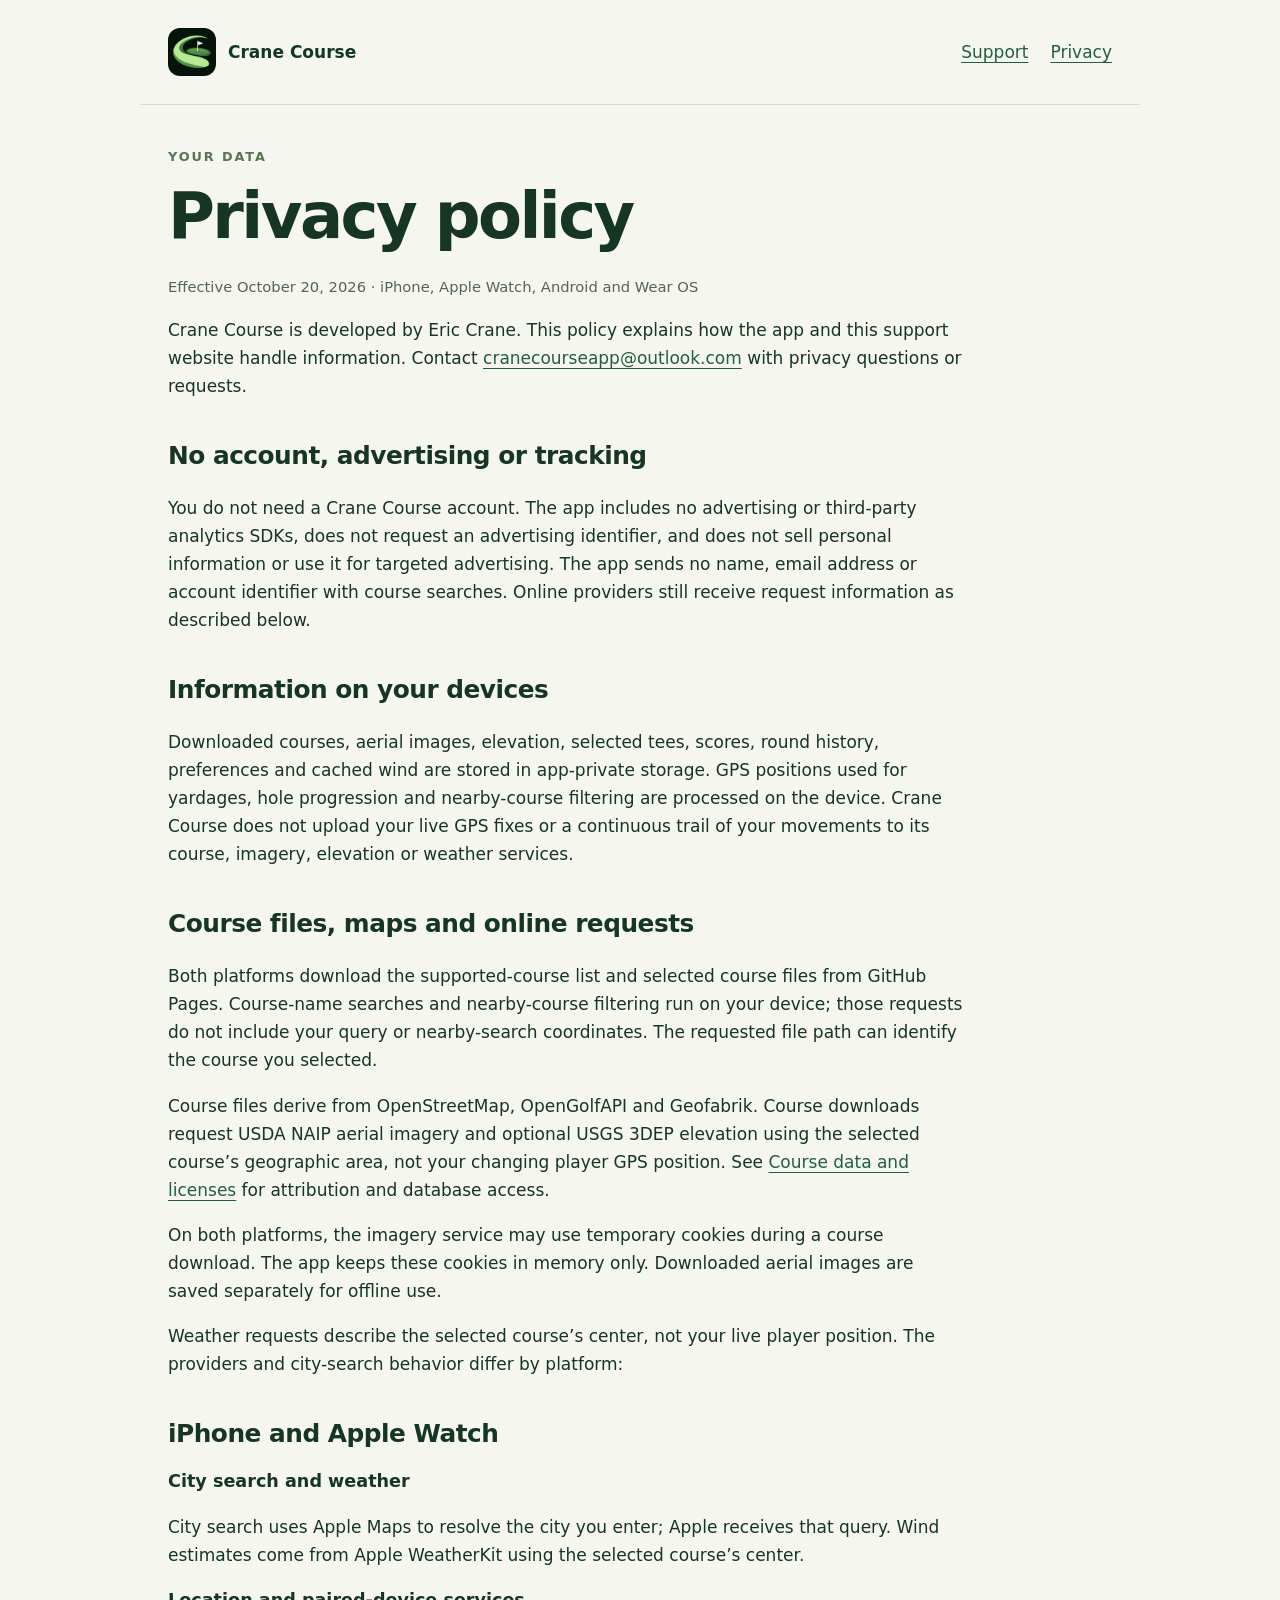
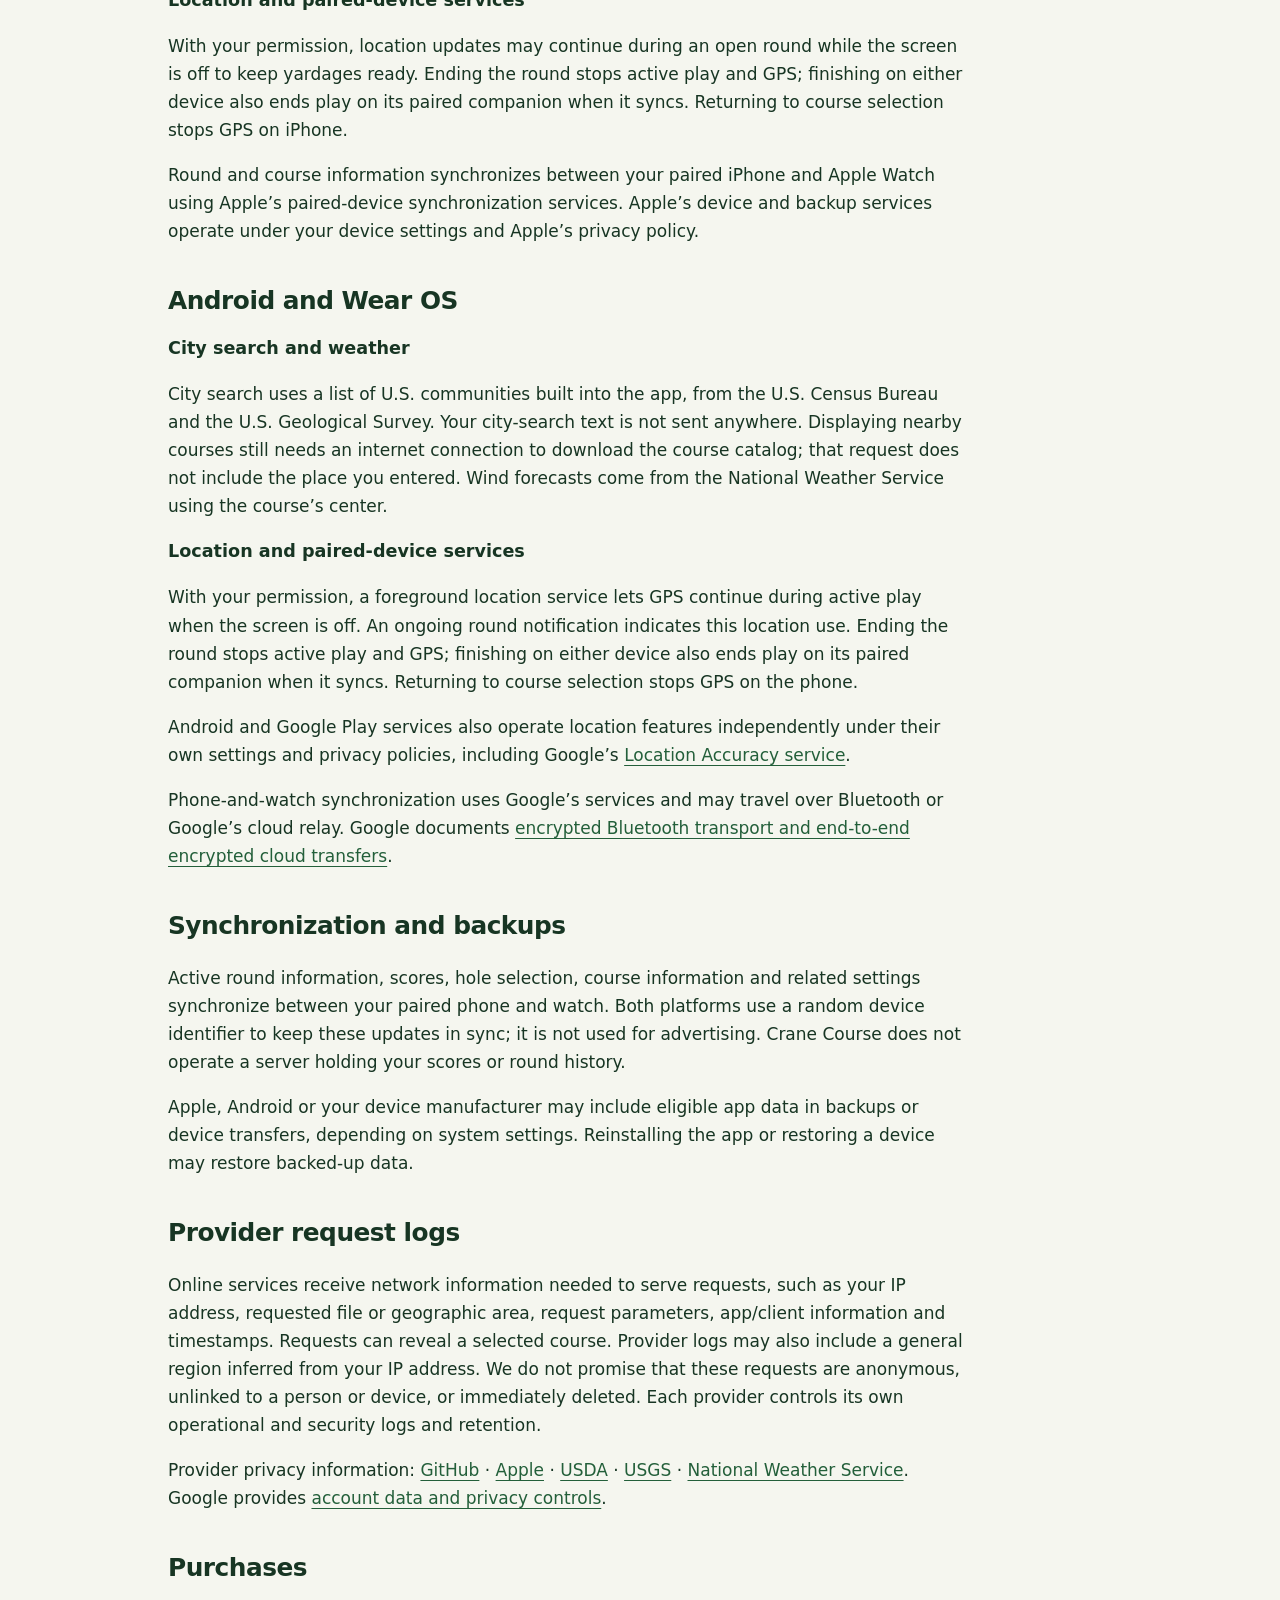
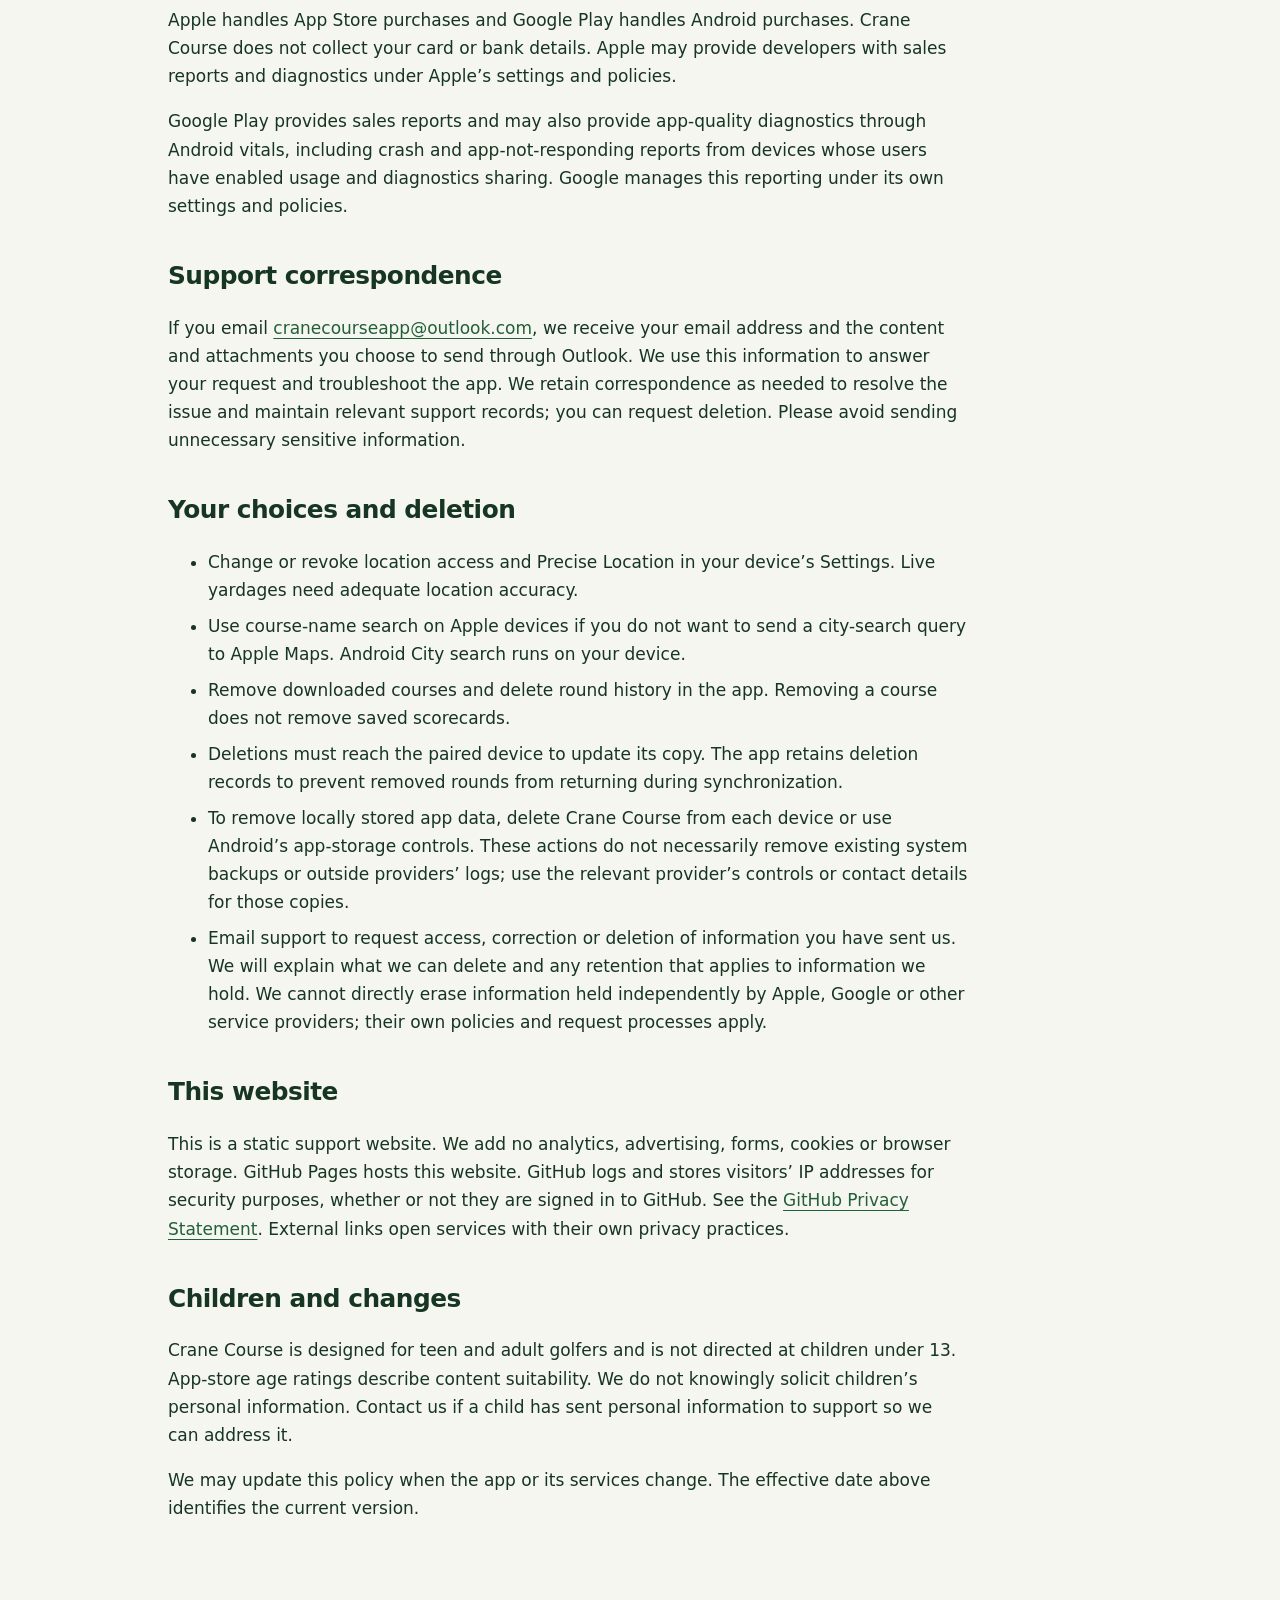
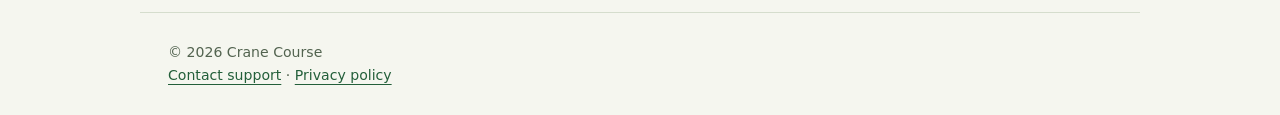
==== commit 084d079c: "Disclose Google Play reports and Android diagnostics" ====
--- a/privacy.html
+++ b/privacy.html
@@ -37,6 +37,7 @@
 <p>Provider privacy information: <a href="https://docs.github.com/en/site-policy/privacy-policies/github-general-privacy-statement">GitHub</a> · <a href="https://www.apple.com/legal/privacy/">Apple</a> · <a href="https://www.usda.gov/privacy-policy">USDA</a> · <a href="https://www.usgs.gov/office-of-the-director/privacy-policies">USGS</a> · <a href="https://www.weather.gov/privacy">National Weather Service</a>. Google provides <a href="https://myaccount.google.com/data-and-privacy">account data and privacy controls</a>.</p>
 <h2>Purchases</h2>
 <p>Apple handles App Store purchases and Google Play handles Android purchases. Crane Course does not collect your card or bank details. Apple may provide developers with sales reports and diagnostics under Apple’s settings and policies.</p>
+<p>Google Play provides sales reports and may also provide app-quality diagnostics through Android vitals, including crash and app-not-responding reports from devices whose users have enabled usage and diagnostics sharing. Google manages this reporting under its own settings and policies.</p>
 <h2>Support correspondence</h2>
 <p>If you email <a href="mailto:cranecourseapp@outlook.com">cranecourseapp@outlook.com</a>, we receive your email address and the content and attachments you choose to send through Outlook. We use this information to answer your request and troubleshoot the app. We retain correspondence as needed to resolve the issue and maintain relevant support records; you can request deletion. Please avoid sending unnecessary sensitive information.</p>
 <h2 id="choices">Your choices and deletion</h2><ul>
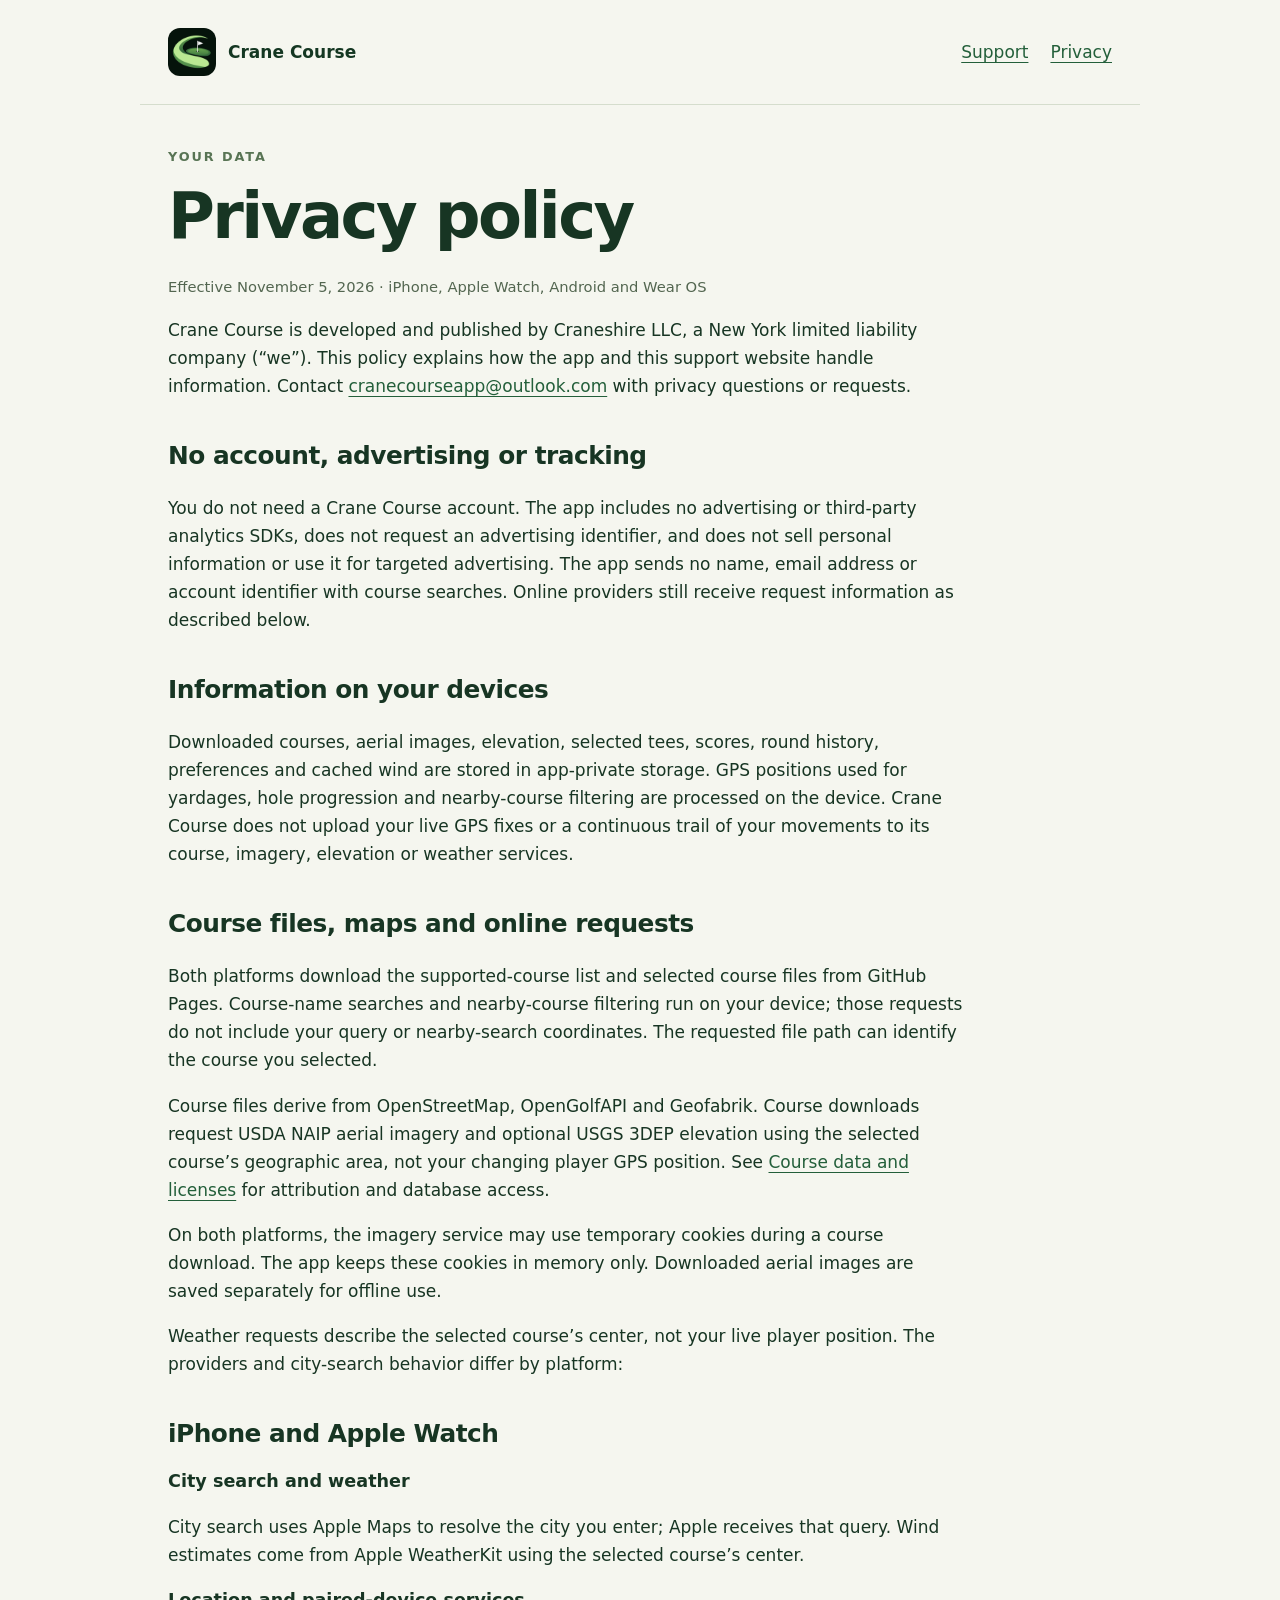
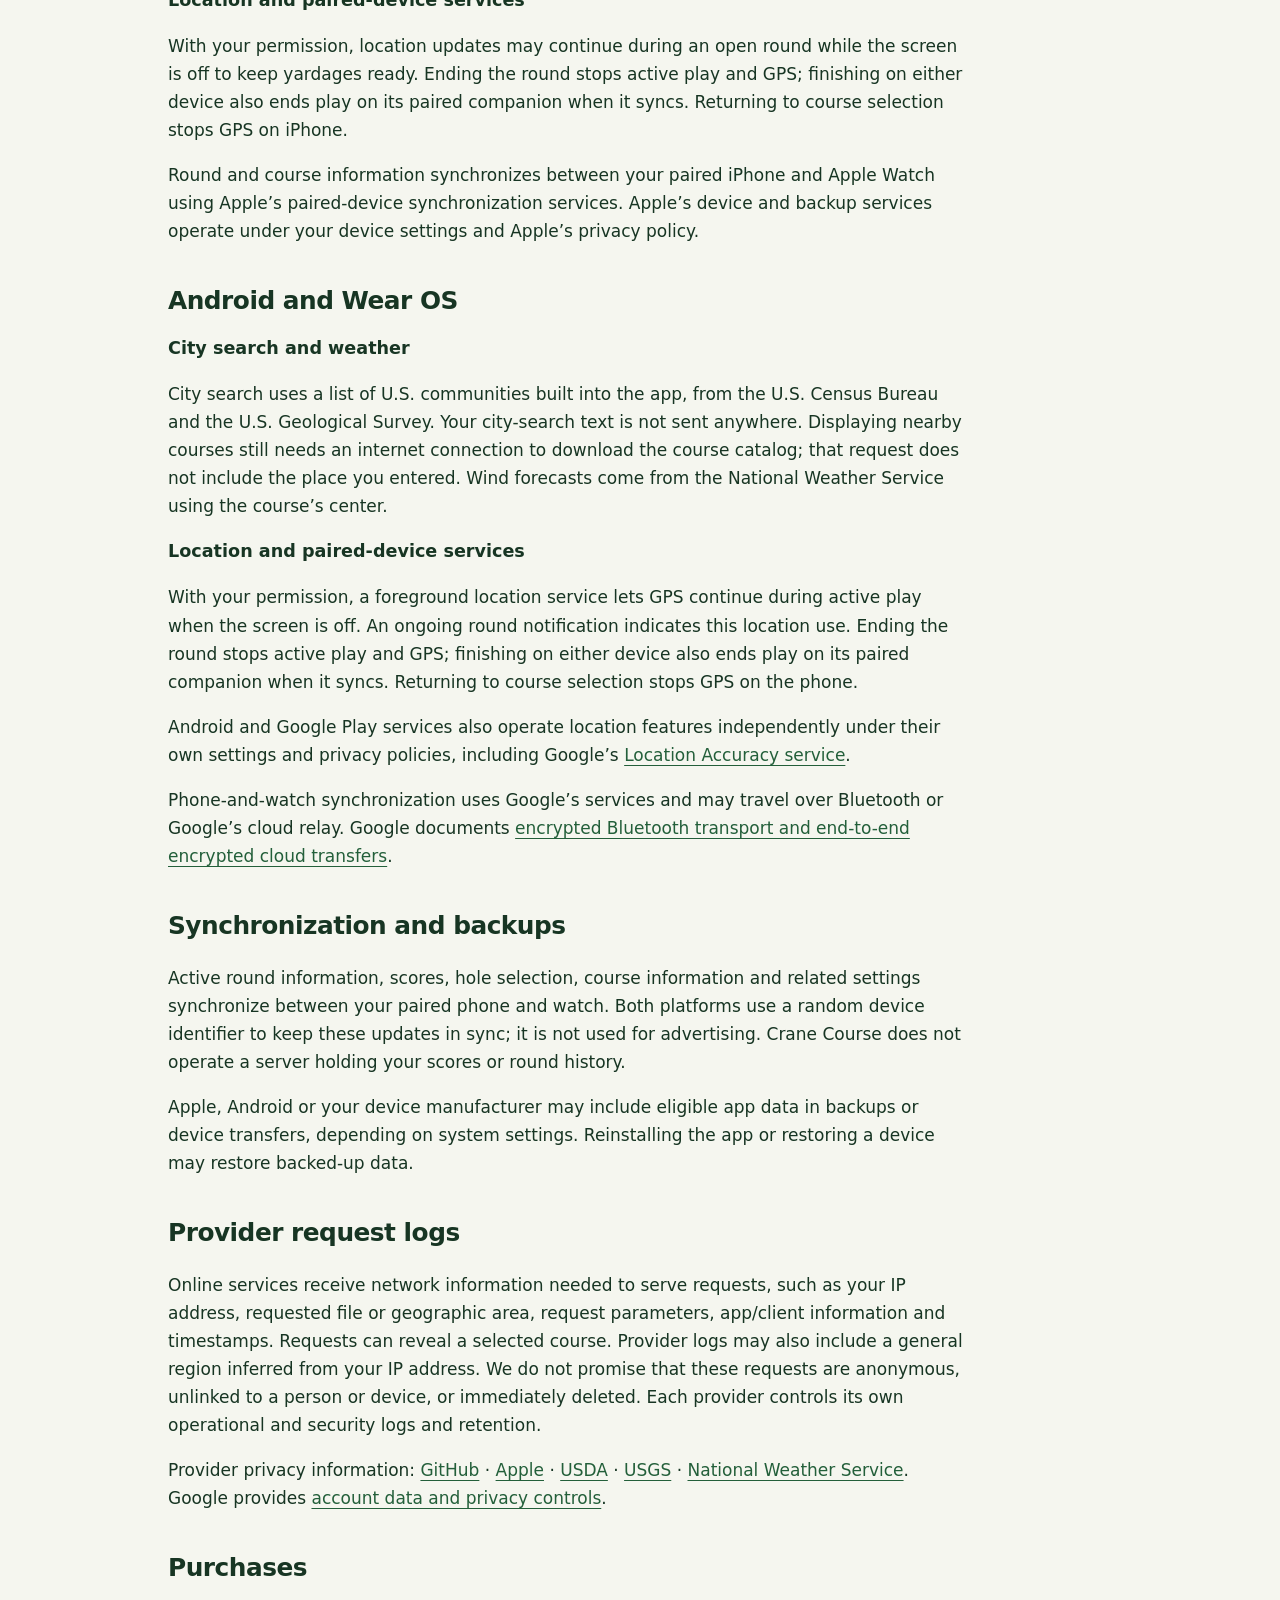
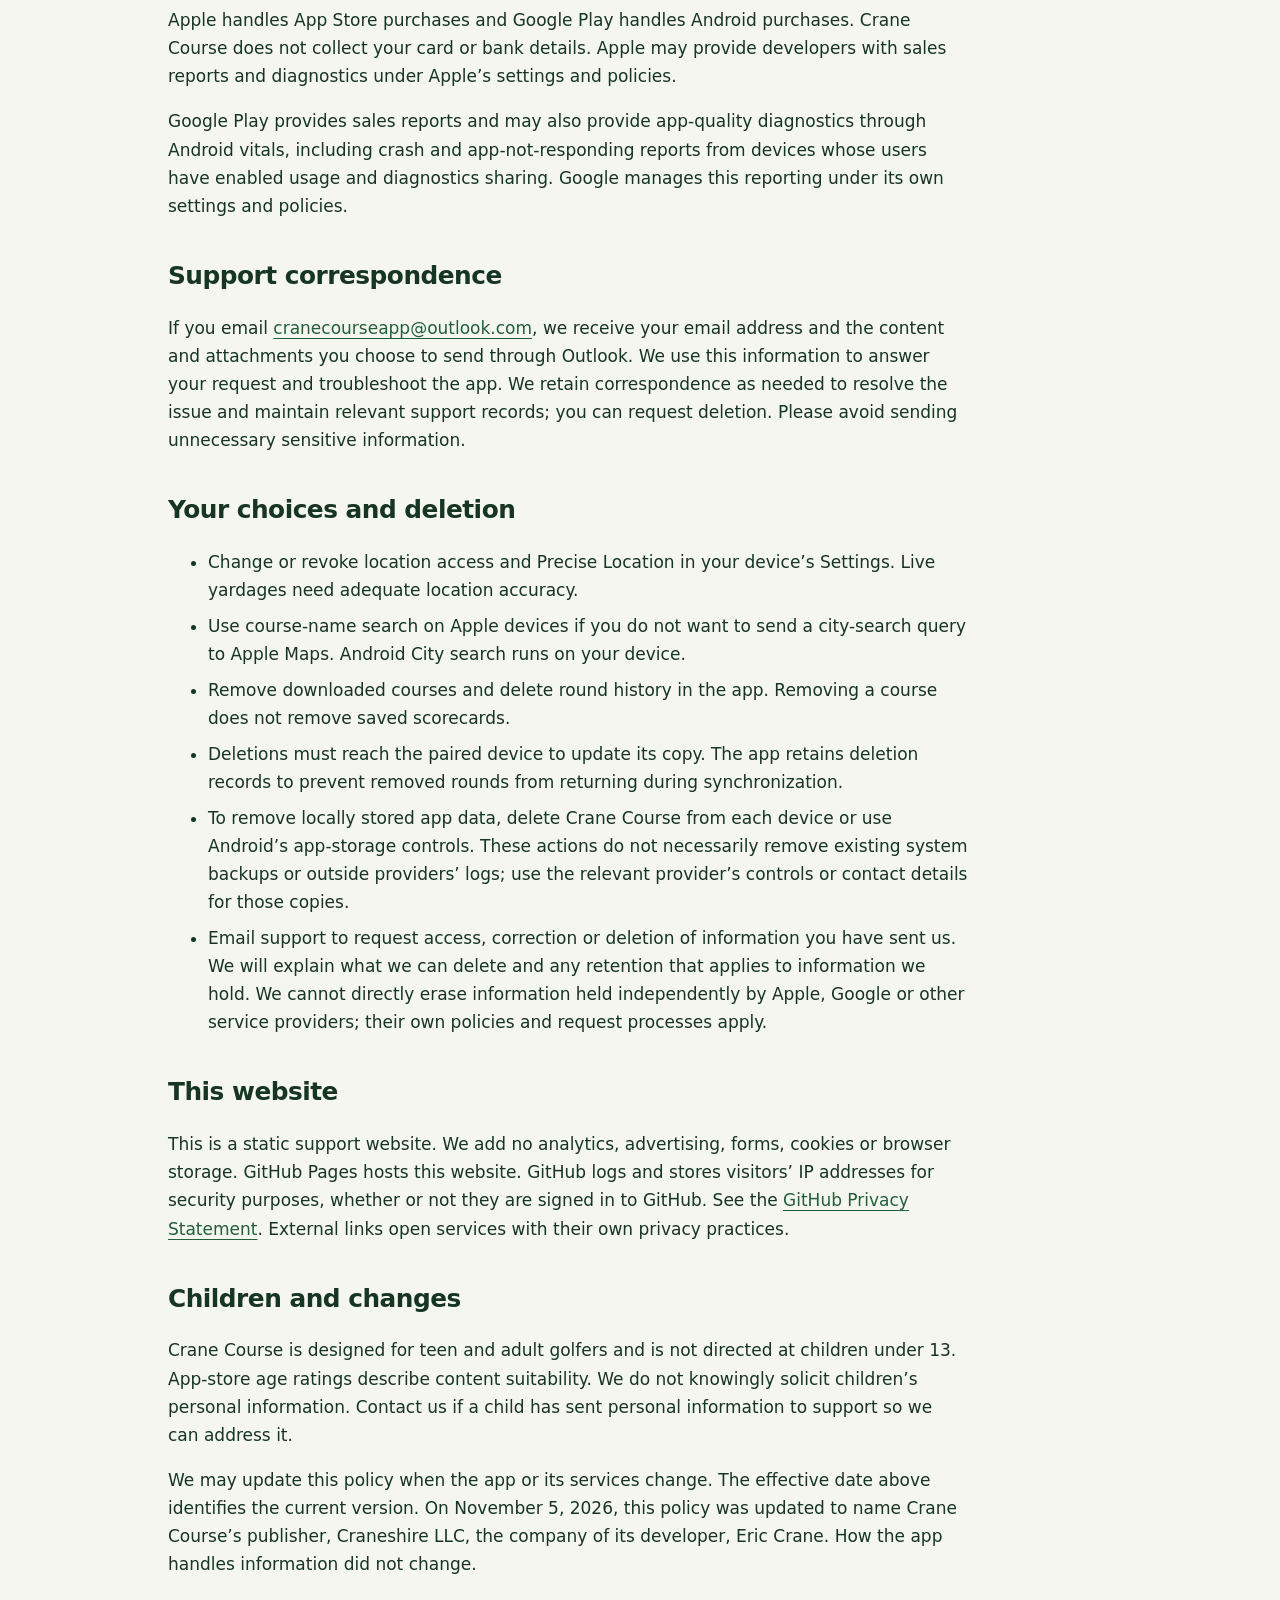
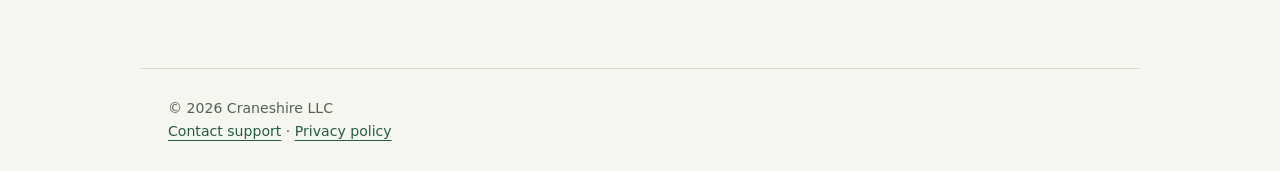
==== commit d38ea5f5: "Name Craneshire LLC as Crane Course's publisher Update the privacy policy's developer line, effectiv" ====
--- a/privacy.html
+++ b/privacy.html
@@ -5,8 +5,8 @@
 <header><a class="brand" href="./"><img src="icon.png" alt=""><span>Crane Course</span></a><nav aria-label="Main navigation"><a href="./">Support</a><a href="privacy.html">Privacy</a></nav></header>
 <main>
 <article class="policy"><p class="eyebrow">Your data</p><h1>Privacy policy</h1>
-<p class="note">Effective October 20, 2026 · iPhone, Apple Watch, Android and Wear OS</p>
-<p>Crane Course is developed by Eric Crane. This policy explains how the app and this support website handle information. Contact <a href="mailto:cranecourseapp@outlook.com">cranecourseapp@outlook.com</a> with privacy questions or requests.</p>
+<p class="note">Effective November 5, 2026 · iPhone, Apple Watch, Android and Wear OS</p>
+<p>Crane Course is developed and published by Craneshire LLC, a New York limited liability company (“we”). This policy explains how the app and this support website handle information. Contact <a href="mailto:cranecourseapp@outlook.com">cranecourseapp@outlook.com</a> with privacy questions or requests.</p>
 <h2>No account, advertising or tracking</h2>
 <p>You do not need a Crane Course account. The app includes no advertising or third-party analytics SDKs, does not request an advertising identifier, and does not sell personal information or use it for targeted advertising. The app sends no name, email address or account identifier with course searches. Online providers still receive request information as described below.</p>
 <h2>Information on your devices</h2>
@@ -51,6 +51,6 @@
 <p>This is a static support website. We add no analytics, advertising, forms, cookies or browser storage. GitHub Pages hosts this website. GitHub logs and stores visitors’ IP addresses for security purposes, whether or not they are signed in to GitHub. See the <a href="https://docs.github.com/en/site-policy/privacy-policies/github-general-privacy-statement">GitHub Privacy Statement</a>. External links open services with their own privacy practices.</p>
 <h2>Children and changes</h2>
 <p>Crane Course is designed for teen and adult golfers and is not directed at children under 13. App-store age ratings describe content suitability. We do not knowingly solicit children’s personal information. Contact us if a child has sent personal information to support so we can address it.</p>
-<p>We may update this policy when the app or its services change. The effective date above identifies the current version.</p></article>
+<p>We may update this policy when the app or its services change. The effective date above identifies the current version. On November 5, 2026, this policy was updated to name Crane Course’s publisher, Craneshire LLC, the company of its developer, Eric Crane. How the app handles information did not change.</p></article>
 </main>
-<footer>© 2026 Crane Course<br><a href="mailto:cranecourseapp@outlook.com">Contact support</a> · <a href="privacy.html">Privacy policy</a></footer></body></html>
+<footer>© 2026 Craneshire LLC<br><a href="mailto:cranecourseapp@outlook.com">Contact support</a> · <a href="privacy.html">Privacy policy</a></footer></body></html>
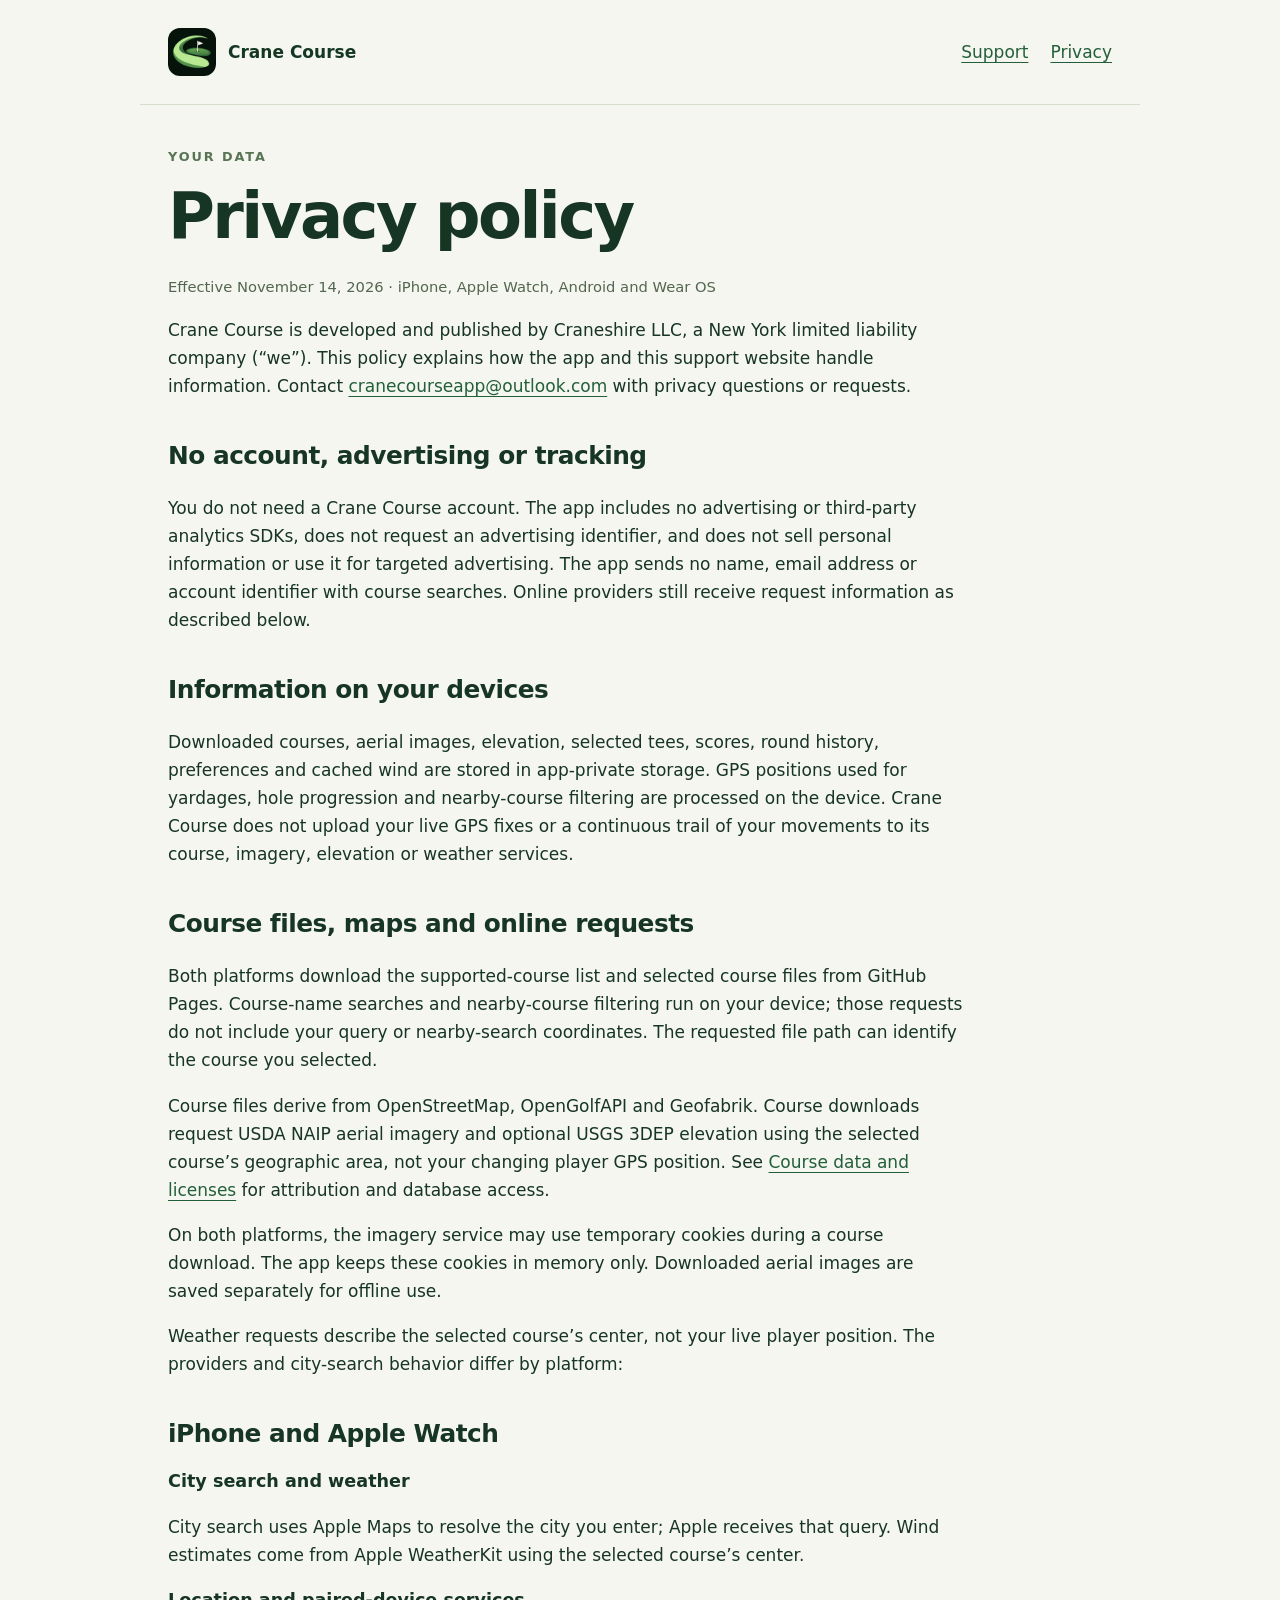
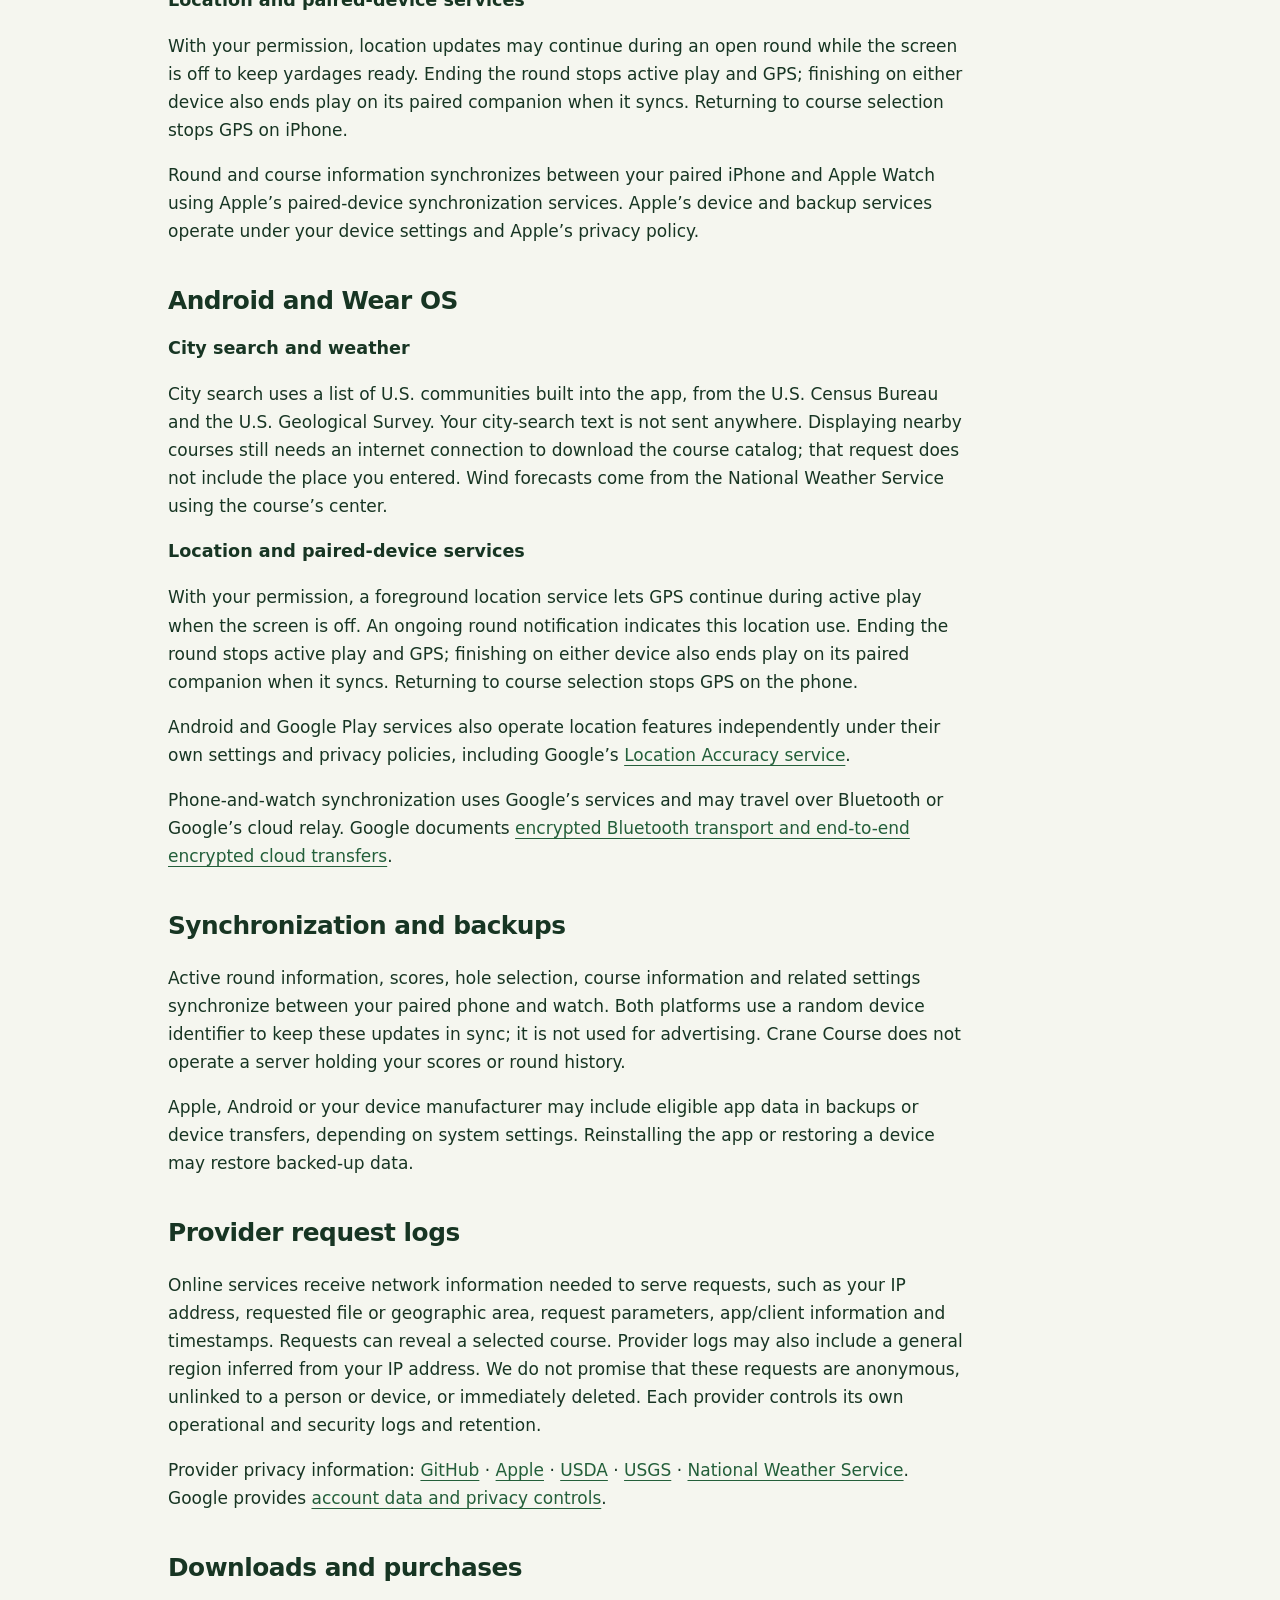
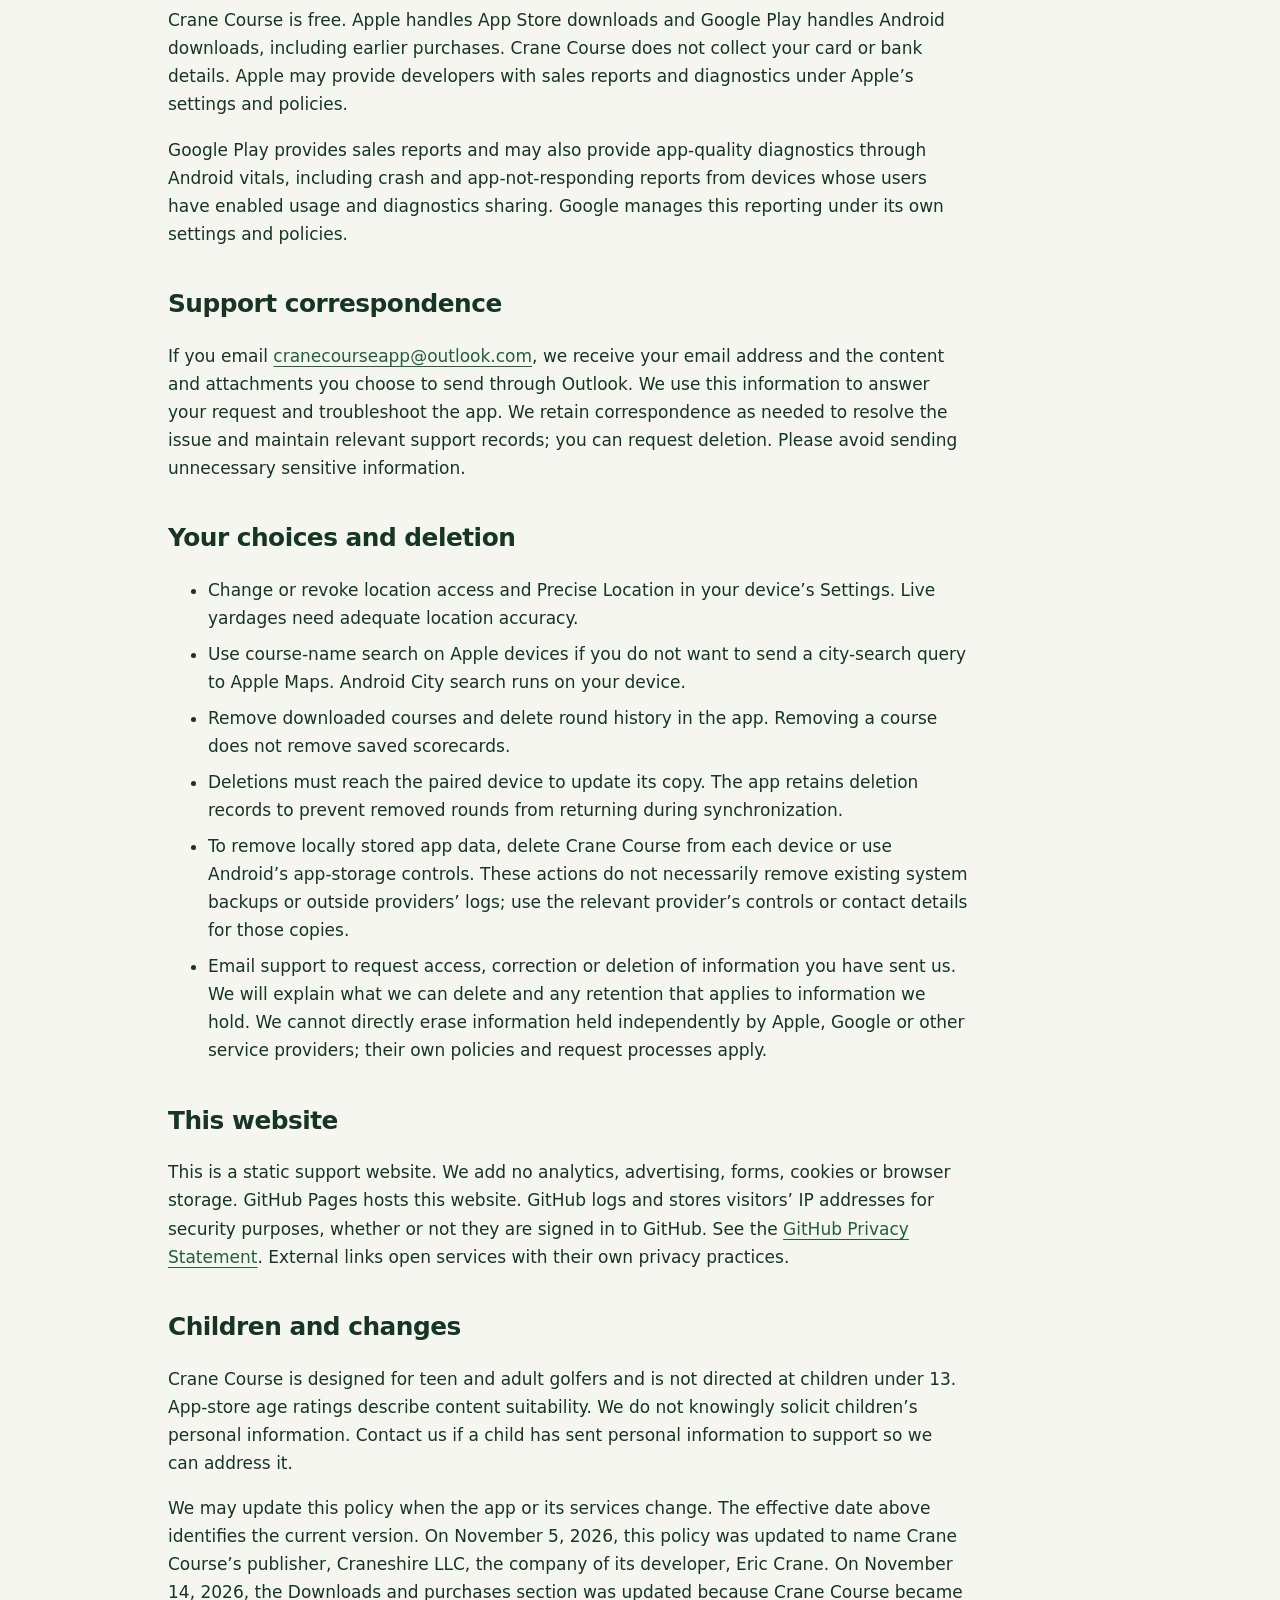
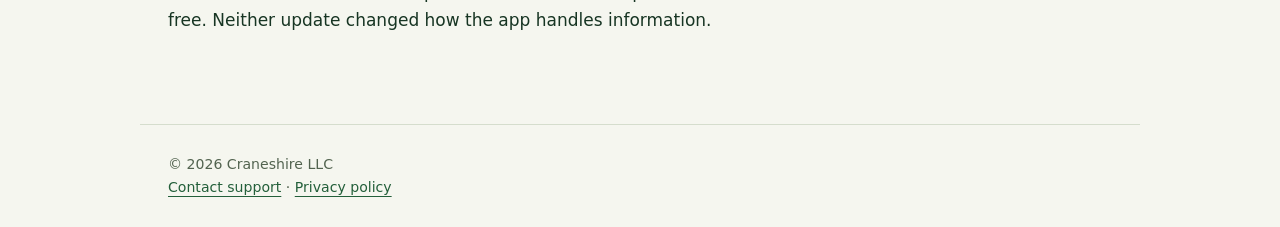
==== commit 69807cf0: "Crane Course is free: remove purchase wording Support page: free in the feature list, check the cour" ====
--- a/privacy.html
+++ b/privacy.html
@@ -5,7 +5,7 @@
 <header><a class="brand" href="./"><img src="icon.png" alt=""><span>Crane Course</span></a><nav aria-label="Main navigation"><a href="./">Support</a><a href="privacy.html">Privacy</a></nav></header>
 <main>
 <article class="policy"><p class="eyebrow">Your data</p><h1>Privacy policy</h1>
-<p class="note">Effective November 5, 2026 · iPhone, Apple Watch, Android and Wear OS</p>
+<p class="note">Effective November 14, 2026 · iPhone, Apple Watch, Android and Wear OS</p>
 <p>Crane Course is developed and published by Craneshire LLC, a New York limited liability company (“we”). This policy explains how the app and this support website handle information. Contact <a href="mailto:cranecourseapp@outlook.com">cranecourseapp@outlook.com</a> with privacy questions or requests.</p>
 <h2>No account, advertising or tracking</h2>
 <p>You do not need a Crane Course account. The app includes no advertising or third-party analytics SDKs, does not request an advertising identifier, and does not sell personal information or use it for targeted advertising. The app sends no name, email address or account identifier with course searches. Online providers still receive request information as described below.</p>
@@ -35,8 +35,8 @@
 <h2>Provider request logs</h2>
 <p>Online services receive network information needed to serve requests, such as your IP address, requested file or geographic area, request parameters, app/client information and timestamps. Requests can reveal a selected course. Provider logs may also include a general region inferred from your IP address. We do not promise that these requests are anonymous, unlinked to a person or device, or immediately deleted. Each provider controls its own operational and security logs and retention.</p>
 <p>Provider privacy information: <a href="https://docs.github.com/en/site-policy/privacy-policies/github-general-privacy-statement">GitHub</a> · <a href="https://www.apple.com/legal/privacy/">Apple</a> · <a href="https://www.usda.gov/privacy-policy">USDA</a> · <a href="https://www.usgs.gov/office-of-the-director/privacy-policies">USGS</a> · <a href="https://www.weather.gov/privacy">National Weather Service</a>. Google provides <a href="https://myaccount.google.com/data-and-privacy">account data and privacy controls</a>.</p>
-<h2>Purchases</h2>
-<p>Apple handles App Store purchases and Google Play handles Android purchases. Crane Course does not collect your card or bank details. Apple may provide developers with sales reports and diagnostics under Apple’s settings and policies.</p>
+<h2>Downloads and purchases</h2>
+<p>Crane Course is free. Apple handles App Store downloads and Google Play handles Android downloads, including earlier purchases. Crane Course does not collect your card or bank details. Apple may provide developers with sales reports and diagnostics under Apple’s settings and policies.</p>
 <p>Google Play provides sales reports and may also provide app-quality diagnostics through Android vitals, including crash and app-not-responding reports from devices whose users have enabled usage and diagnostics sharing. Google manages this reporting under its own settings and policies.</p>
 <h2>Support correspondence</h2>
 <p>If you email <a href="mailto:cranecourseapp@outlook.com">cranecourseapp@outlook.com</a>, we receive your email address and the content and attachments you choose to send through Outlook. We use this information to answer your request and troubleshoot the app. We retain correspondence as needed to resolve the issue and maintain relevant support records; you can request deletion. Please avoid sending unnecessary sensitive information.</p>
@@ -51,6 +51,6 @@
 <p>This is a static support website. We add no analytics, advertising, forms, cookies or browser storage. GitHub Pages hosts this website. GitHub logs and stores visitors’ IP addresses for security purposes, whether or not they are signed in to GitHub. See the <a href="https://docs.github.com/en/site-policy/privacy-policies/github-general-privacy-statement">GitHub Privacy Statement</a>. External links open services with their own privacy practices.</p>
 <h2>Children and changes</h2>
 <p>Crane Course is designed for teen and adult golfers and is not directed at children under 13. App-store age ratings describe content suitability. We do not knowingly solicit children’s personal information. Contact us if a child has sent personal information to support so we can address it.</p>
-<p>We may update this policy when the app or its services change. The effective date above identifies the current version. On November 5, 2026, this policy was updated to name Crane Course’s publisher, Craneshire LLC, the company of its developer, Eric Crane. How the app handles information did not change.</p></article>
+<p>We may update this policy when the app or its services change. The effective date above identifies the current version. On November 5, 2026, this policy was updated to name Crane Course’s publisher, Craneshire LLC, the company of its developer, Eric Crane. On November 14, 2026, the Downloads and purchases section was updated because Crane Course became free. Neither update changed how the app handles information.</p></article>
 </main>
 <footer>© 2026 Craneshire LLC<br><a href="mailto:cranecourseapp@outlook.com">Contact support</a> · <a href="privacy.html">Privacy policy</a></footer></body></html>
